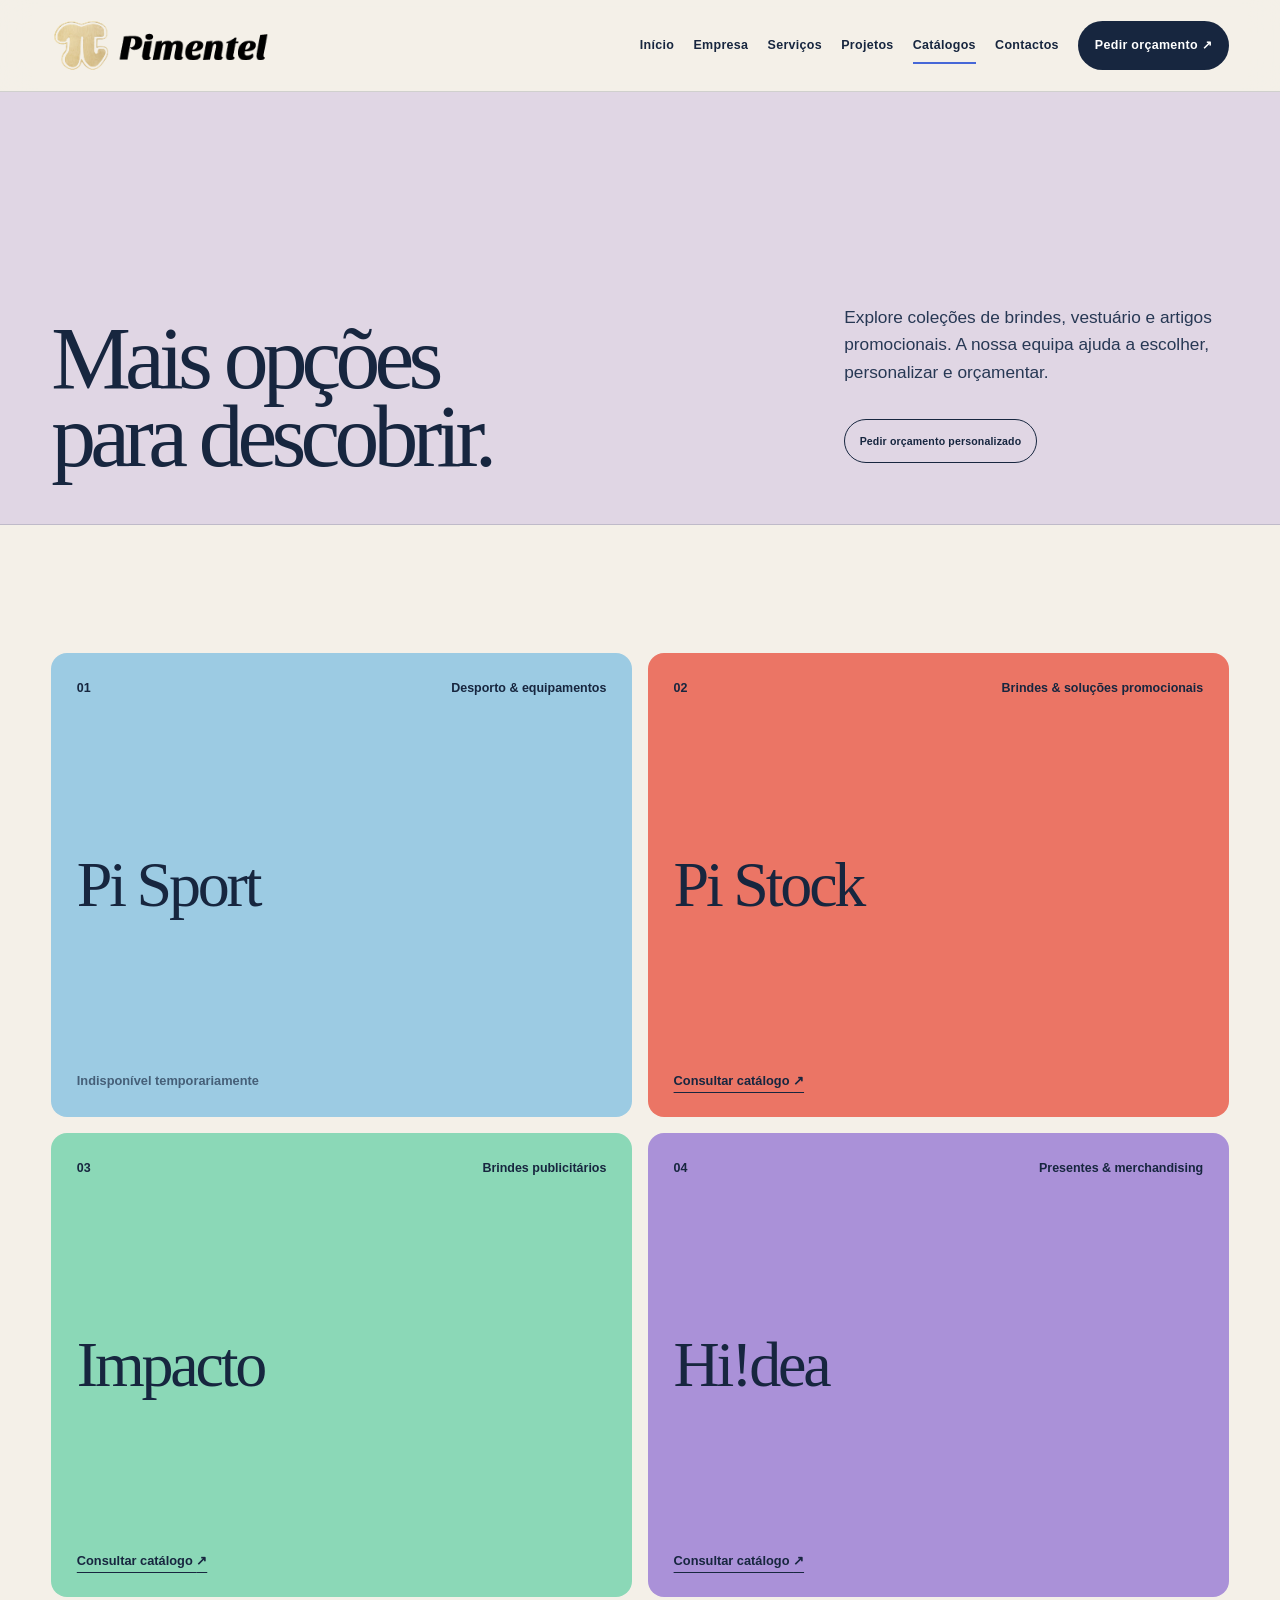
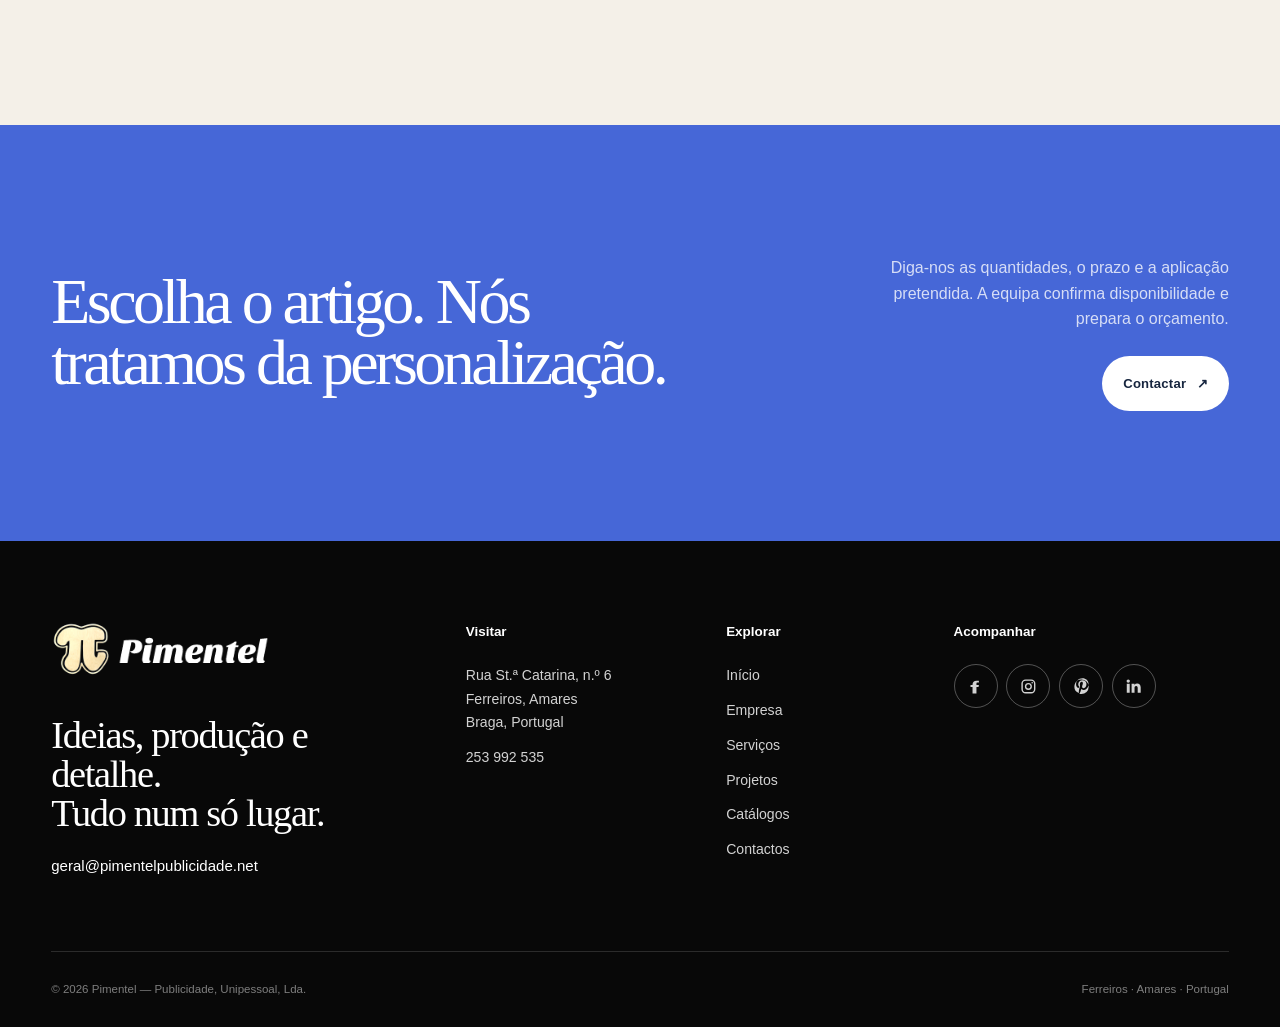
==== catalogos/index.html @ 158b94da "Publish Pimentel client preview" ====
<!DOCTYPE html><html lang="pt-PT"><head><meta charset="UTF-8"><meta name="viewport" content="width=device-width"><meta name="description" content="Consulte os catálogos de brindes, equipamentos, presentes e soluções promocionais da Pimentel."><link rel="canonical" href="https://noxwebsitedev.github.io/catalogos/"><link rel="icon" type="image/png" href="/images/legacy/logoFinal.png"><meta name="theme-color" content="#f4f0e8"><meta property="og:type" content="website"><meta property="og:locale" content="pt_PT"><meta property="og:title" content="Catálogos — Pimentel"><meta property="og:description" content="Consulte os catálogos de brindes, equipamentos, presentes e soluções promocionais da Pimentel."><meta property="og:image" content="https://noxwebsitedev.github.io/images/legacy/slide1.jpg"><meta property="og:url" content="https://noxwebsitedev.github.io/catalogos/"><title>Catálogos — Pimentel</title><style>.catalog-hero-button[data-astro-cid-sshcmurw]{min-height:2.8rem;padding:.55rem .9rem;font-size:.66rem}.catalogs__grid[data-astro-cid-sshcmurw]{grid-template-columns:repeat(2,1fr);gap:1rem;display:grid}.catalog-card[data-astro-cid-sshcmurw]{border-radius:1rem;flex-direction:column;min-height:29rem;padding:1.6rem;display:flex}.catalog-card__top[data-astro-cid-sshcmurw]{letter-spacing:0;justify-content:space-between;gap:1rem;font-size:.78rem;font-weight:700;display:flex}.catalog-card__mark[data-astro-cid-sshcmurw]{align-items:center;gap:1.3rem;margin:auto 0;display:flex}.catalog-card__mark[data-astro-cid-sshcmurw] strong[data-astro-cid-sshcmurw]{font-family:var(--serif);letter-spacing:-.05em;font-size:clamp(2.5rem,5vw,5rem);font-weight:400;line-height:.85}.catalog-card[data-astro-cid-sshcmurw] a[data-astro-cid-sshcmurw]{letter-spacing:0;text-underline-offset:.45rem;align-self:flex-start;font-size:.8rem;font-weight:700}.catalog-card[data-astro-cid-sshcmurw]>p[data-astro-cid-sshcmurw]{letter-spacing:0;opacity:.65;margin:0;font-size:.8rem;font-weight:700}.catalog-card--blue[data-astro-cid-sshcmurw]{background:var(--sky)}.catalog-card--coral[data-astro-cid-sshcmurw]{background:var(--coral)}.catalog-card--mint[data-astro-cid-sshcmurw]{background:var(--mint)}.catalog-card--violet[data-astro-cid-sshcmurw]{background:var(--violet)}@media (width<=700px){.catalogs__grid[data-astro-cid-sshcmurw]{grid-template-columns:1fr}.catalog-card[data-astro-cid-sshcmurw]{min-height:23rem}}
</style><link rel="stylesheet" href="/_astro/BaseLayout.CJ6-KeKa.css"><meta name="robots" content="noindex,nofollow" /></head><body><a class="skip-link" href="#conteudo">Saltar para o conteúdo</a><header class="site-header" data-header data-astro-cid-nen7h5rs><div class="header-inner shell" data-astro-cid-nen7h5rs><a class="brand" href="/" aria-label="Pimentel — página inicial" data-astro-cid-f7espo7c><span class="brand__mark" aria-hidden="true" data-astro-cid-f7espo7c><img src="/images/legacy/logoFinal.png" alt="" width="278" height="68" data-astro-cid-f7espo7c></span><span class="brand__word" aria-hidden="true" data-astro-cid-f7espo7c><img src="/images/legacy/logoFinal.png" alt="" width="278" height="68" data-astro-cid-f7espo7c></span><span class="sr-only" data-astro-cid-f7espo7c>Pimentel</span></a><button class="menu-toggle" type="button" aria-expanded="false" aria-controls="primary-navigation" data-menu-toggle data-astro-cid-nen7h5rs><span class="sr-only" data-astro-cid-nen7h5rs>Abrir menu</span><span class="menu-toggle__line" data-astro-cid-nen7h5rs></span><span class="menu-toggle__line" data-astro-cid-nen7h5rs></span></button><nav class="primary-nav" id="primary-navigation" aria-label="Navegação principal" data-menu data-astro-cid-nen7h5rs><a href="/" data-astro-cid-nen7h5rs>Início</a><a href="/empresa/" data-astro-cid-nen7h5rs>Empresa</a><a href="/servicos/" data-astro-cid-nen7h5rs>Serviços</a><a href="/projetos/" data-astro-cid-nen7h5rs>Projetos</a><a class="active" href="/catalogos/" data-astro-cid-nen7h5rs>Catálogos</a><a href="/contactos/" data-astro-cid-nen7h5rs>Contactos</a><a class="nav-cta" href="/contactos/#pedido" data-astro-cid-nen7h5rs>Pedir orçamento <span aria-hidden="true" data-astro-cid-nen7h5rs>↗</span></a></nav></div></header><script type="module">var e=document.querySelector(`[data-menu-toggle]`),t=document.querySelector(`[data-menu]`);e?.addEventListener(`click`,()=>{let n=e.getAttribute(`aria-expanded`)===`true`;e.setAttribute(`aria-expanded`,String(!n));let r=e.querySelector(`.sr-only`);r&&(r.textContent=n?`Abrir menu`:`Fechar menu`),t?.classList.toggle(`is-open`,!n),document.body.classList.toggle(`menu-open`,!n)});</script><main id="conteudo"><header class="page-hero page-hero--catalogs" data-astro-cid-sshcmurw><div class="shell page-hero__inner" data-astro-cid-sshcmurw><div data-astro-cid-sshcmurw><h1 class="display" data-astro-cid-sshcmurw>Mais opções para descobrir.</h1></div><div class="page-hero__side" data-astro-cid-sshcmurw><p data-astro-cid-sshcmurw>Explore coleções de brindes, vestuário e artigos promocionais. A nossa equipa ajuda a escolher, personalizar e orçamentar.</p><a class="button button--outline catalog-hero-button" href="/contactos/?area=Brindes%20e%20catálogos#pedido" data-astro-cid-sshcmurw>Pedir orçamento personalizado</a></div></div></header><section class="section catalogs" data-astro-cid-sshcmurw><div class="shell catalogs__grid" data-astro-cid-sshcmurw><article class="catalog-card catalog-card--blue" data-astro-cid-sshcmurw><div class="catalog-card__top" data-astro-cid-sshcmurw><span data-astro-cid-sshcmurw>01</span><span data-astro-cid-sshcmurw>Desporto &amp; equipamentos</span></div><div class="catalog-card__mark" data-astro-cid-sshcmurw><strong data-astro-cid-sshcmurw>Pi Sport</strong></div><p data-astro-cid-sshcmurw>Indisponível temporariamente</p></article><article class="catalog-card catalog-card--coral" data-astro-cid-sshcmurw><div class="catalog-card__top" data-astro-cid-sshcmurw><span data-astro-cid-sshcmurw>02</span><span data-astro-cid-sshcmurw>Brindes &amp; soluções promocionais</span></div><div class="catalog-card__mark" data-astro-cid-sshcmurw><strong data-astro-cid-sshcmurw>Pi Stock</strong></div><a href="https://online.fliphtml5.com/hgeid/cat_impacto_2026_2_PTES/#p=1" target="_blank" rel="noreferrer" data-astro-cid-sshcmurw>Consultar catálogo <span aria-hidden="true" data-astro-cid-sshcmurw>↗</span></a></article><article class="catalog-card catalog-card--mint" data-astro-cid-sshcmurw><div class="catalog-card__top" data-astro-cid-sshcmurw><span data-astro-cid-sshcmurw>03</span><span data-astro-cid-sshcmurw>Brindes publicitários</span></div><div class="catalog-card__mark" data-astro-cid-sshcmurw><strong data-astro-cid-sshcmurw>Impacto</strong></div><a href="https://pimentelpublicidade.impactogift.com/" target="_blank" rel="noreferrer" data-astro-cid-sshcmurw>Consultar catálogo <span aria-hidden="true" data-astro-cid-sshcmurw>↗</span></a></article><article class="catalog-card catalog-card--violet" data-astro-cid-sshcmurw><div class="catalog-card__top" data-astro-cid-sshcmurw><span data-astro-cid-sshcmurw>04</span><span data-astro-cid-sshcmurw>Presentes &amp; merchandising</span></div><div class="catalog-card__mark" data-astro-cid-sshcmurw><strong data-astro-cid-sshcmurw>Hi!dea</strong></div><a href="https://pimentelpublicidade.hideagifts.com/pt/catalogo/" target="_blank" rel="noreferrer" data-astro-cid-sshcmurw>Consultar catálogo <span aria-hidden="true" data-astro-cid-sshcmurw>↗</span></a></article></div></section><section class="cta-band"><div class="shell cta-band__inner"><h2 class="display-md">Escolha o artigo. Nós tratamos da personalização.</h2><div class="cta-band__action"><p>Diga-nos as quantidades, o prazo e a aplicação pretendida. A equipa confirma disponibilidade e prepara o orçamento.</p><a class="button button--light" href="/contactos/#pedido">Contactar <span aria-hidden="true">↗</span></a></div></div></section></main><footer class="site-footer" data-astro-cid-jo6i4kqk><div class="shell footer-main" data-astro-cid-jo6i4kqk><div class="footer-intro" data-astro-cid-jo6i4kqk><a class="brand brand--light" href="/" aria-label="Pimentel — página inicial" data-astro-cid-f7espo7c><span class="brand__mark" aria-hidden="true" data-astro-cid-f7espo7c><img src="/images/legacy/logoFinal.png" alt="" width="278" height="68" data-astro-cid-f7espo7c></span><span class="brand__word" aria-hidden="true" data-astro-cid-f7espo7c><img src="/images/legacy/logoFinal.png" alt="" width="278" height="68" data-astro-cid-f7espo7c></span><span class="sr-only" data-astro-cid-f7espo7c>Pimentel</span></a><p data-astro-cid-jo6i4kqk>Ideias, produção e detalhe.<br data-astro-cid-jo6i4kqk>Tudo num só lugar.</p><a class="footer-email" href="mailto:geral@pimentelpublicidade.net" data-astro-cid-jo6i4kqk>geral@pimentelpublicidade.net</a></div><div class="footer-column" data-astro-cid-jo6i4kqk><p class="footer-label" data-astro-cid-jo6i4kqk>Visitar</p><p data-astro-cid-jo6i4kqk>Rua St.ª Catarina, n.º 6<br data-astro-cid-jo6i4kqk>Ferreiros, Amares<br data-astro-cid-jo6i4kqk>Braga, Portugal</p><a href="tel:+351253992535" data-astro-cid-jo6i4kqk>253 992 535</a></div><div class="footer-column" data-astro-cid-jo6i4kqk><p class="footer-label" data-astro-cid-jo6i4kqk>Explorar</p><a href="/" data-astro-cid-jo6i4kqk>Início</a><a href="/empresa/" data-astro-cid-jo6i4kqk>Empresa</a><a href="/servicos/" data-astro-cid-jo6i4kqk>Serviços</a><a href="/projetos/" data-astro-cid-jo6i4kqk>Projetos</a><a href="/catalogos/" data-astro-cid-jo6i4kqk>Catálogos</a><a href="/contactos/" data-astro-cid-jo6i4kqk>Contactos</a></div><div class="footer-column footer-socials" data-astro-cid-jo6i4kqk><p class="footer-label" data-astro-cid-jo6i4kqk>Acompanhar</p><div class="footer-social-list" data-astro-cid-jo6i4kqk><a href="https://www.facebook.com/pimentel.everything.everywhere/" target="_blank" rel="noreferrer" aria-label="Facebook" title="Facebook" data-network="facebook" data-astro-cid-jo6i4kqk><svg viewBox="0 0 24 24" aria-hidden="true" data-astro-cid-g5kwm3ld><path d="M13.5 22v-9h3l.5-3h-3.5V8.1c0-.9.3-1.6 1.5-1.6H17V4c-.4-.1-1.8-.2-3.4-.2-3.4 0-5.7 2-5.7 5.8V10H5v3h2.9v9h5.6Z" data-astro-cid-g5kwm3ld></path></svg></a><a href="https://www.instagram.com/pimentel_everything.everywhere/" target="_blank" rel="noreferrer" aria-label="Instagram" title="Instagram" data-network="instagram" data-astro-cid-jo6i4kqk><svg viewBox="0 0 24 24" aria-hidden="true" data-astro-cid-g5kwm3ld><rect x="3" y="3" width="18" height="18" rx="5" fill="none" stroke="currentColor" stroke-width="2" data-astro-cid-g5kwm3ld></rect><circle cx="12" cy="12" r="4" fill="none" stroke="currentColor" stroke-width="2" data-astro-cid-g5kwm3ld></circle><circle cx="17.4" cy="6.7" r="1.15" data-astro-cid-g5kwm3ld></circle></svg></a><a href="https://www.pinterest.com/pimentel_" target="_blank" rel="noreferrer" aria-label="Pinterest" title="Pinterest" data-network="pinterest" data-astro-cid-jo6i4kqk><svg viewBox="0 0 24 24" aria-hidden="true" data-astro-cid-g5kwm3ld><path d="M12 2a10 10 0 0 0-3.6 19.3c-.1-1.6 0-3.4.4-5.1l1.3-5.4s-.3-.8-.3-2c0-1.9 1.1-3.3 2.5-3.3 1.2 0 1.8.9 1.8 2 0 1.2-.8 3-1.1 4.6-.3 1.4.7 2.5 2 2.5 2.4 0 4.2-2.5 4.2-6.1 0-3.2-2.3-5.4-5.6-5.4-3.8 0-6.1 2.9-6.1 5.8 0 1.2.4 2.4 1 3 .1.1.1.3.1.5l-.4 1.5c-.1.5-.5.6-.9.4-1.8-.8-2.9-3.3-2.9-5.4 0-4.4 3.2-8.4 9.2-8.4 4.8 0 8.6 3.4 8.6 8 0 4.8-3 8.6-7.2 8.6-1.4 0-2.7-.7-3.2-1.6l-.9 3.3c-.3 1.2-1.2 2.7-1.8 3.6.9.3 1.9.5 2.9.5A10 10 0 0 0 12 2Z" data-astro-cid-g5kwm3ld></path></svg></a><a href="https://www.linkedin.com/company/pimentel" target="_blank" rel="noreferrer" aria-label="LinkedIn" title="LinkedIn" data-network="linkedin" data-astro-cid-jo6i4kqk><svg viewBox="0 0 24 24" aria-hidden="true" data-astro-cid-g5kwm3ld><path d="M5.3 8.2H1.1V21h4.2V8.2ZM3.2 2A2.4 2.4 0 1 0 3.2 6.8 2.4 2.4 0 0 0 3.2 2ZM21 13.7c0-3.9-2.1-5.8-4.9-5.8a4.3 4.3 0 0 0-3.9 2.1V8.2H8V21h4.2v-6.3c0-1.7.3-3.3 2.4-3.3 2 0 2.1 1.9 2.1 3.4V21H21v-7.3Z" data-astro-cid-g5kwm3ld></path></svg></a></div></div></div><div class="shell footer-bottom" data-astro-cid-jo6i4kqk><span data-astro-cid-jo6i4kqk>© 2026 Pimentel — Publicidade, Unipessoal, Lda.</span><span data-astro-cid-jo6i4kqk>Ferreiros · Amares · Portugal</span></div></footer><script type="module">var e=window.matchMedia(`(max-width: 1080px)`);document.addEventListener(`click`,t=>{if(!e.matches||t.defaultPrevented||t.detail===0||t.button!==0||t.metaKey||t.ctrlKey||t.shiftKey||t.altKey)return;let n=t.target instanceof Element?t.target.closest(`a.service-row, a.button, a.nav-cta, a.project-tile, a.text-link, .primary-nav a, .footer-column a, .social-list a, .footer-social-list a, button.button`):null;if(!(n instanceof HTMLElement)||(n.classList.add(`is-pressed`),window.setTimeout(()=>n.classList.remove(`is-pressed`),1500),!(n instanceof HTMLAnchorElement)||n.hasAttribute(`download`)))return;let r=new URL(n.href).origin===window.location.origin,i=n.matches(`.social-list a, .footer-social-list a`);(r||i)&&(t.preventDefault(),n.dataset.tapPending!==`true`&&(n.dataset.tapPending=`true`,window.setTimeout(()=>window.location.assign(n.href),1500)))});</script></body></html>
---- _astro/BaseLayout.CJ6-KeKa.css ----
.brand[data-astro-cid-f7espo7c]{align-items:center;gap:.55rem;height:3.45rem;text-decoration:none;display:inline-flex}.brand__mark[data-astro-cid-f7espo7c]{flex:none;width:3.65rem;height:3.45rem;display:block;overflow:hidden}.brand__mark[data-astro-cid-f7espo7c] img[data-astro-cid-f7espo7c]{width:14.15rem;max-width:none;height:auto;transform:translate(-.05rem,-.05rem)}.brand__word[data-astro-cid-f7espo7c]{flex:none;width:9.55rem;height:1.78rem;display:block;overflow:hidden}.brand__word[data-astro-cid-f7espo7c] img[data-astro-cid-f7espo7c]{filter:none;width:14.15rem;max-width:none;height:auto;transform:translate(-4.55rem,-.02rem)}.brand--light[data-astro-cid-f7espo7c] .brand__word[data-astro-cid-f7espo7c] img[data-astro-cid-f7espo7c]{filter:invert()grayscale()brightness(2)}.brand--light[data-astro-cid-f7espo7c] .brand__mark[data-astro-cid-f7espo7c] img[data-astro-cid-f7espo7c]{filter:saturate(.8)brightness(1.18)}@media (width<=680px){.brand[data-astro-cid-f7espo7c]{gap:.35rem;height:2.75rem}.brand__mark[data-astro-cid-f7espo7c]{width:2.95rem;height:2.75rem}.brand__mark[data-astro-cid-f7espo7c] img[data-astro-cid-f7espo7c],.brand__word[data-astro-cid-f7espo7c] img[data-astro-cid-f7espo7c]{width:11.45rem}.brand__word[data-astro-cid-f7espo7c]{width:7.7rem;height:1.45rem}.brand__word[data-astro-cid-f7espo7c] img[data-astro-cid-f7espo7c]{transform:translate(-3.68rem,-.02rem)}}.site-header[data-astro-cid-nen7h5rs]{z-index:50;background:color-mix(in srgb, var(--ivory) 92%, transparent);border-bottom:1px solid var(--line);backdrop-filter:blur(16px);position:sticky;top:0}.header-inner[data-astro-cid-nen7h5rs]{align-items:center;gap:2.2rem;min-height:5.7rem;display:flex}.primary-nav[data-astro-cid-nen7h5rs]{align-items:center;gap:clamp(.75rem,1.5vw,1.5rem);margin-left:auto;display:flex}.primary-nav[data-astro-cid-nen7h5rs] a[data-astro-cid-nen7h5rs]{color:var(--navy);letter-spacing:.025em;text-transform:none;white-space:nowrap;font-size:.78rem;font-weight:720;text-decoration:none;position:relative}.primary-nav[data-astro-cid-nen7h5rs] a[data-astro-cid-nen7h5rs]:not(.nav-cta):after{content:"";background:var(--cobalt);height:2px;transition:right .25s;position:absolute;bottom:-.55rem;left:0;right:100%}.primary-nav[data-astro-cid-nen7h5rs] a[data-astro-cid-nen7h5rs]:hover:after,.primary-nav[data-astro-cid-nen7h5rs] a[data-astro-cid-nen7h5rs].active:after,.primary-nav[data-astro-cid-nen7h5rs] a[data-astro-cid-nen7h5rs].is-pressed:after{right:0}.primary-nav[data-astro-cid-nen7h5rs] .nav-cta[data-astro-cid-nen7h5rs]{background:var(--navy);color:#fff;border-radius:999px;padding:.9rem 1.05rem;transition:transform .2s,background .2s}.primary-nav[data-astro-cid-nen7h5rs] .nav-cta[data-astro-cid-nen7h5rs]:hover,.primary-nav[data-astro-cid-nen7h5rs] .nav-cta[data-astro-cid-nen7h5rs].is-pressed{background:var(--teal);transform:translateY(-2px)}.menu-toggle[data-astro-cid-nen7h5rs]{cursor:pointer;background:0 0;border:0;width:3rem;height:3rem;padding:0;display:none;position:relative}.menu-toggle__line[data-astro-cid-nen7h5rs]{background:var(--navy);border-radius:2px;width:1.65rem;height:2px;transition:top .25s,transform .25s;position:absolute;left:.65rem}.menu-toggle__line[data-astro-cid-nen7h5rs]:nth-last-child(2){top:1.15rem}.menu-toggle__line[data-astro-cid-nen7h5rs]:last-child{top:1.66rem}.menu-toggle[data-astro-cid-nen7h5rs][aria-expanded=true] .menu-toggle__line[data-astro-cid-nen7h5rs]:nth-last-child(2){top:1.42rem;transform:rotate(45deg)}.menu-toggle[data-astro-cid-nen7h5rs][aria-expanded=true] .menu-toggle__line[data-astro-cid-nen7h5rs]:last-child{top:1.42rem;transform:rotate(-45deg)}@media (width<=1080px){.header-inner[data-astro-cid-nen7h5rs]{grid-template-columns:minmax(0,1fr) auto minmax(0,1fr);gap:0;display:grid}.header-inner[data-astro-cid-nen7h5rs]>.brand{grid-area:1/2;justify-self:center}.menu-toggle[data-astro-cid-nen7h5rs]{grid-area:1/1;justify-self:start;display:block}.primary-nav[data-astro-cid-nen7h5rs]{background:var(--ivory);width:100vw;min-height:calc(100vh - 5.7rem);padding:2.2rem var(--gutter) 3rem;visibility:hidden;flex-direction:column;align-items:stretch;gap:0;margin-left:0;transition:transform .3s,visibility .3s;position:fixed;inset:5.7rem 0 auto;transform:translate(100%)}.primary-nav[data-astro-cid-nen7h5rs].is-open{visibility:visible;transform:translate(0)}.primary-nav[data-astro-cid-nen7h5rs] a[data-astro-cid-nen7h5rs]{font-family:var(--serif);letter-spacing:-.03em;text-transform:none;border-bottom:1px solid var(--line);padding:.75rem 0;font-size:clamp(1.65rem,7vw,2.6rem)}.primary-nav[data-astro-cid-nen7h5rs] a[data-astro-cid-nen7h5rs]:after{display:none}.primary-nav[data-astro-cid-nen7h5rs] a[data-astro-cid-nen7h5rs]:not(.nav-cta).is-pressed{color:var(--teal)}.primary-nav[data-astro-cid-nen7h5rs] .nav-cta[data-astro-cid-nen7h5rs]{text-align:center;font-family:var(--sans);letter-spacing:.04em;text-transform:none;border:0;margin-top:1.5rem;font-size:.92rem}}svg[data-astro-cid-g5kwm3ld]{fill:currentColor;width:1.05rem;height:1.05rem;display:block}.site-footer[data-astro-cid-jo6i4kqk]{color:#ffffffd1;background:#080808}.footer-main[data-astro-cid-jo6i4kqk]{grid-template-columns:1.65fr .95fr .8fr 1.25fr;gap:clamp(2rem,4vw,4rem);padding-top:5rem;padding-bottom:4.5rem;display:grid}.footer-intro[data-astro-cid-jo6i4kqk] p[data-astro-cid-jo6i4kqk]{color:#fff;font-family:var(--serif);letter-spacing:-.035em;margin:2rem 0 1.25rem;font-size:clamp(1.8rem,3vw,3.2rem);line-height:1.02}.footer-email[data-astro-cid-jo6i4kqk]{color:#fff;font-size:.94rem;text-decoration:none}.footer-column[data-astro-cid-jo6i4kqk]{flex-direction:column;align-items:flex-start;gap:.72rem;font-size:.88rem;line-height:1.65;display:flex}.footer-column[data-astro-cid-jo6i4kqk] p[data-astro-cid-jo6i4kqk]{margin:0}.footer-column[data-astro-cid-jo6i4kqk] a[data-astro-cid-jo6i4kqk]{color:#ffffffd1;text-decoration:none}.footer-column[data-astro-cid-jo6i4kqk] a[data-astro-cid-jo6i4kqk]:hover,.footer-column[data-astro-cid-jo6i4kqk] a[data-astro-cid-jo6i4kqk].is-pressed{color:#fff}.footer-social-list[data-astro-cid-jo6i4kqk]{flex-wrap:nowrap;gap:.55rem;display:flex}.footer-social-list[data-astro-cid-jo6i4kqk] a[data-astro-cid-jo6i4kqk]{border:1px solid #ffffff4d;border-radius:50%;place-items:center;width:2.75rem;height:2.75rem;transition:transform .25s,background-color .25s,border-color .25s,box-shadow .25s;display:grid}.footer-social-list[data-astro-cid-jo6i4kqk] a[data-astro-cid-jo6i4kqk]:hover,.footer-social-list[data-astro-cid-jo6i4kqk] a[data-astro-cid-jo6i4kqk]:focus-visible,.footer-social-list[data-astro-cid-jo6i4kqk] a[data-astro-cid-jo6i4kqk].is-pressed{color:var(--navy);background:var(--mint);border-color:var(--mint);outline:none;transform:translateY(-3px);box-shadow:0 .7rem 1.5rem #0003}.footer-social-list[data-astro-cid-jo6i4kqk] a[data-astro-cid-jo6i4kqk][data-network=instagram]:hover,.footer-social-list[data-astro-cid-jo6i4kqk] a[data-astro-cid-jo6i4kqk][data-network=instagram]:focus-visible,.footer-social-list[data-astro-cid-jo6i4kqk] a[data-astro-cid-jo6i4kqk][data-network=instagram].is-pressed{background:var(--coral);border-color:var(--coral)}.footer-social-list[data-astro-cid-jo6i4kqk] a[data-astro-cid-jo6i4kqk][data-network=pinterest]:hover,.footer-social-list[data-astro-cid-jo6i4kqk] a[data-astro-cid-jo6i4kqk][data-network=pinterest]:focus-visible,.footer-social-list[data-astro-cid-jo6i4kqk] a[data-astro-cid-jo6i4kqk][data-network=pinterest].is-pressed{background:var(--butter);border-color:var(--butter)}.footer-social-list[data-astro-cid-jo6i4kqk] a[data-astro-cid-jo6i4kqk][data-network=linkedin]:hover,.footer-social-list[data-astro-cid-jo6i4kqk] a[data-astro-cid-jo6i4kqk][data-network=linkedin]:focus-visible,.footer-social-list[data-astro-cid-jo6i4kqk] a[data-astro-cid-jo6i4kqk][data-network=linkedin].is-pressed{background:var(--sky);border-color:var(--sky)}.footer-social-list[data-astro-cid-jo6i4kqk] a[data-astro-cid-jo6i4kqk]:active{transform:translateY(0)scale(.95)}.footer-label[data-astro-cid-jo6i4kqk]{color:#fff;letter-spacing:0;font-size:.84rem;font-weight:700;margin-bottom:.6rem!important}.footer-bottom[data-astro-cid-jo6i4kqk]{color:#ffffff7a;border-top:1px solid #ffffff24;justify-content:space-between;align-items:center;gap:1rem;min-height:4.75rem;font-size:.72rem;display:flex}@media (width<=850px){.footer-main[data-astro-cid-jo6i4kqk]{grid-template-columns:1.5fr 1fr}}@media (width<=560px){.footer-main[data-astro-cid-jo6i4kqk]{grid-template-columns:1fr;padding-top:3.5rem}.footer-bottom[data-astro-cid-jo6i4kqk]{flex-direction:column;justify-content:center;align-items:flex-start}}:root{--ivory:#f4f0e8;--paper:#fffdf8;--navy:#17263f;--navy-soft:#273854;--teal:#17656a;--cobalt:#4667d7;--coral:#eb7565;--mint:#8bd8b7;--violet:#aa91d8;--butter:#f1d76d;--sky:#9ccbe3;--line:#17263f29;--serif:Georgia, "Times New Roman", serif;--sans:"Aptos", "Segoe UI", "Helvetica Neue", Arial, sans-serif;--gutter:clamp(1.2rem, 4vw, 4rem);--shell:88rem}*{box-sizing:border-box}html{scroll-behavior:smooth}body{background:var(--ivory);color:var(--navy);font-family:var(--sans);-webkit-font-smoothing:antialiased;margin:0;font-size:1rem;line-height:1.6;overflow-x:hidden}body.menu-open{overflow:hidden}img{max-width:100%;display:block}button,input,textarea,select{font:inherit}a{color:inherit}::selection{background:var(--butter);color:var(--navy)}:focus-visible{outline:3px solid var(--cobalt);outline-offset:4px}.shell{width:min(calc(100% - (var(--gutter) * 2)), var(--shell));margin-inline:auto}.section{padding-block:clamp(5rem,10vw,9rem)}.section-sm{padding-block:clamp(3.5rem,7vw,6rem)}.eyebrow{letter-spacing:.045em;text-transform:none;align-items:center;gap:.8rem;margin:0 0 1.25rem;font-size:.78rem;font-weight:750;display:flex}.eyebrow:before{content:"";background:currentColor;width:2.2rem;height:2px}.display{font-family:var(--serif);letter-spacing:-.065em;text-wrap:balance;margin:0;font-size:clamp(3.2rem,8vw,8.2rem);font-weight:400;line-height:.88}.display-md{font-family:var(--serif);letter-spacing:-.055em;text-wrap:balance;margin:0;font-size:clamp(2.7rem,5vw,5.6rem);font-weight:400;line-height:.95}.lead{max-width:44rem;color:var(--navy-soft);font-size:clamp(1.08rem,1.6vw,1.35rem);line-height:1.65}.button{background:var(--navy);color:#fff;letter-spacing:.015em;text-transform:none;border:1px solid #0000;border-radius:999px;justify-content:center;align-items:center;gap:.65rem;min-height:3.45rem;padding:.8rem 1.25rem;font-size:.82rem;font-weight:750;text-decoration:none;transition:transform .2s,background .2s,color .2s;display:inline-flex}.button:hover,.button.is-pressed{background:var(--teal);transform:translateY(-2px)}.button--outline{border-color:var(--navy);color:var(--navy);background:0 0}.button--outline:hover,.button--outline.is-pressed{color:#fff;border-color:var(--teal)}.button--light{color:var(--navy);background:#fff}.button--light:hover,.button--light.is-pressed{background:var(--butter);color:var(--navy)}.text-link{letter-spacing:.015em;text-transform:none;text-underline-offset:.45rem;font-size:.84rem;font-weight:750;text-decoration-thickness:1px}.text-link:hover,.text-link.is-pressed{color:var(--teal)}.page-hero{border-bottom:1px solid var(--line);overflow:hidden}.page-hero--company{background:color-mix(in srgb, var(--sky) 29%, var(--ivory))}.page-hero--services{background:color-mix(in srgb, var(--mint) 30%, var(--ivory))}.page-hero--projects{background:color-mix(in srgb, var(--butter) 30%, var(--ivory))}.page-hero--catalogs{background:color-mix(in srgb, var(--violet) 27%, var(--ivory))}.page-hero__inner{grid-template-columns:1.55fr .8fr;align-items:end;gap:3rem;min-height:clamp(23rem,48vh,27rem);padding-block:clamp(3rem,6vw,5rem) 3rem;display:grid}.page-hero .display{font-size:clamp(3.2rem,7vw,7rem)}.page-hero__side{max-width:25rem;padding-bottom:.8rem}.page-hero__side p{color:var(--navy-soft);margin:0 0 2rem;font-size:1.08rem}.sr-only{clip:rect(0, 0, 0, 0)!important;white-space:nowrap!important;border:0!important;width:1px!important;height:1px!important;margin:-1px!important;padding:0!important;position:absolute!important;overflow:hidden!important}.skip-link{z-index:999;color:var(--navy);background:#fff;border-radius:.4rem;padding:.7rem 1rem;position:fixed;top:.5rem;left:.5rem;transform:translateY(-140%)}.skip-link:focus{transform:translateY(0)}.cta-band{background:var(--cobalt);color:#fff}.cta-band__inner{grid-template-columns:1.3fr .7fr;align-items:center;gap:3rem;min-height:26rem;display:grid}.cta-band h2{max-width:52rem}.cta-band__action{text-align:right;justify-self:end}.cta-band__action p{color:#ffffffc7;max-width:22rem;margin:0 0 1.5rem}@media (width<=780px){.page-hero__inner,.cta-band__inner{grid-template-columns:1fr}.page-hero__inner{align-items:start;min-height:auto}.page-hero__side{padding:0}.cta-band__inner{padding-block:5rem}.cta-band__action{text-align:left;justify-self:start}}@media (prefers-reduced-motion:reduce){*,:before,:after{scroll-behavior:auto!important;transition-duration:.01ms!important;animation-duration:.01ms!important;animation-iteration-count:1!important}}@keyframes section-arrive{0%{opacity:.88;transform:translateY(1.4rem)}to{opacity:1;transform:translateY(0)}}@media (prefers-reduced-motion:no-preference){@supports (animation-timeline:view()){[data-reveal]{animation:1s linear both section-arrive view();animation-range:entry cover 24%}}}
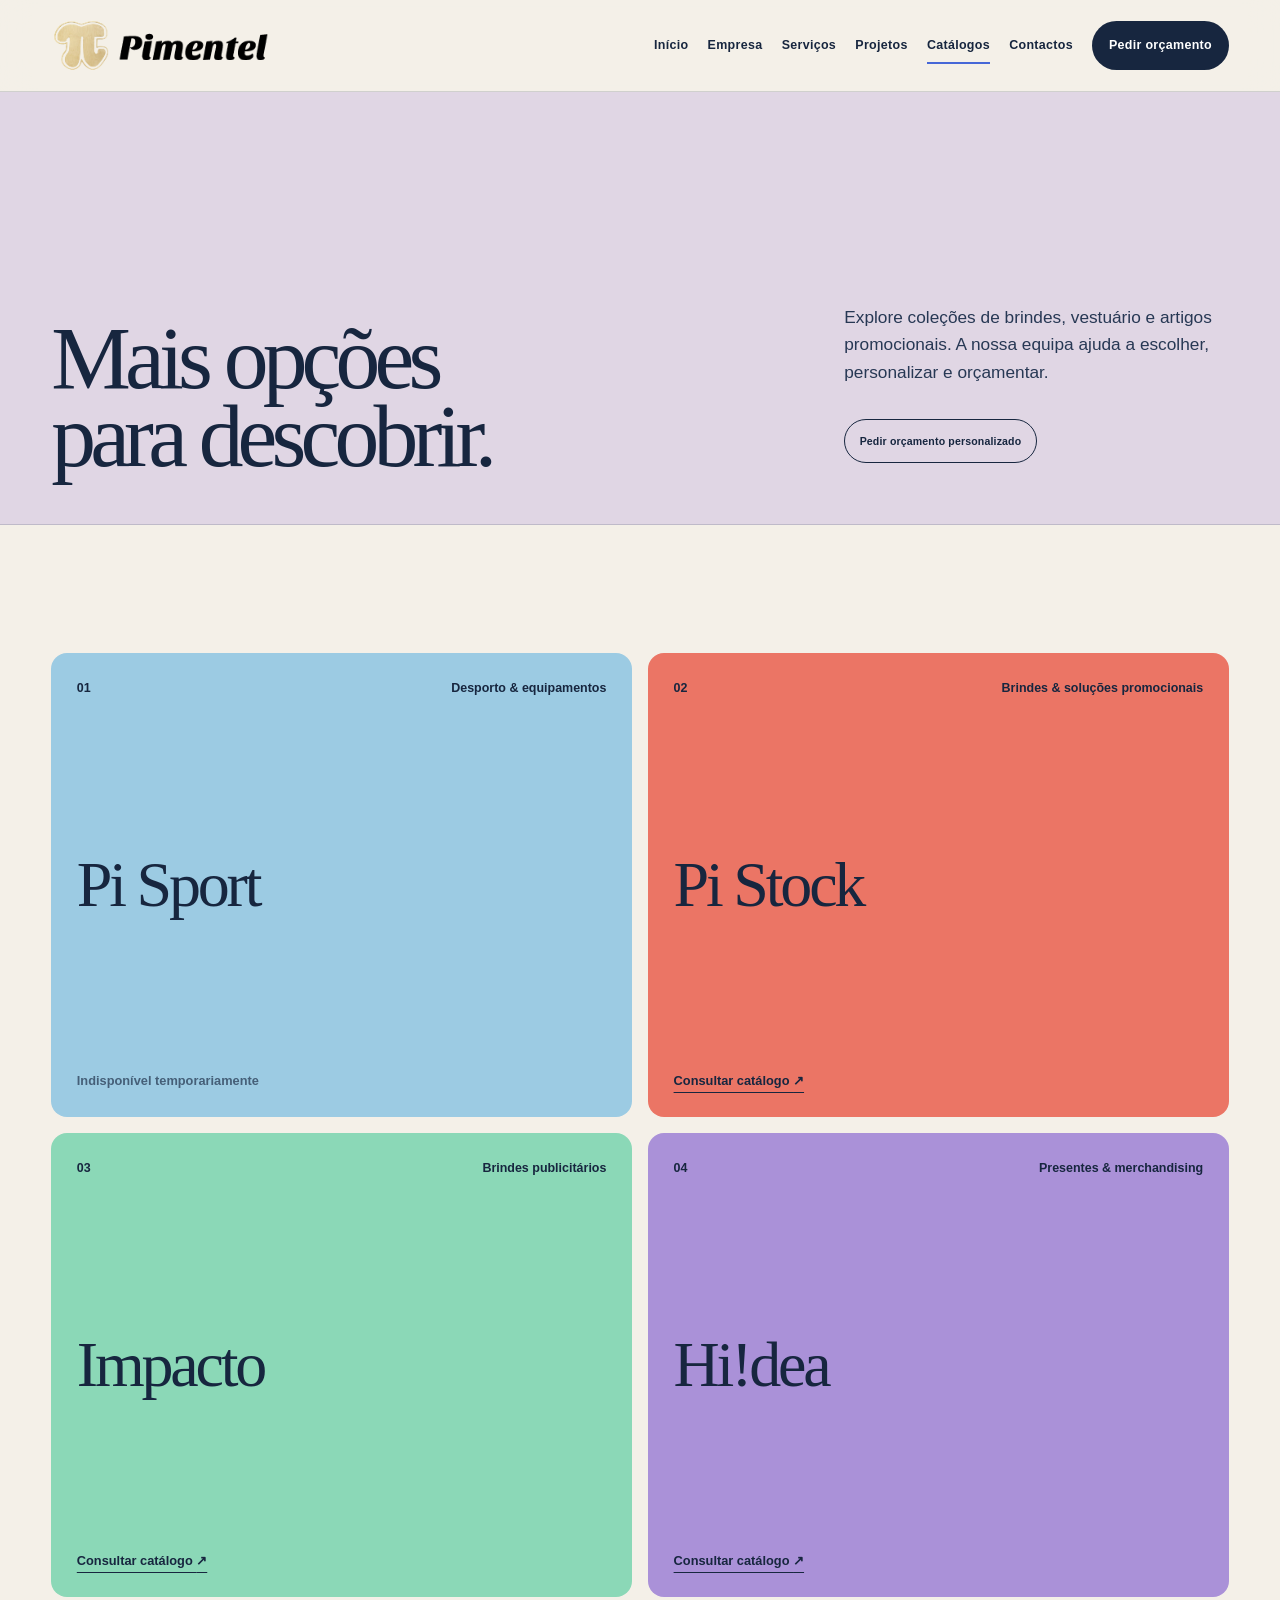
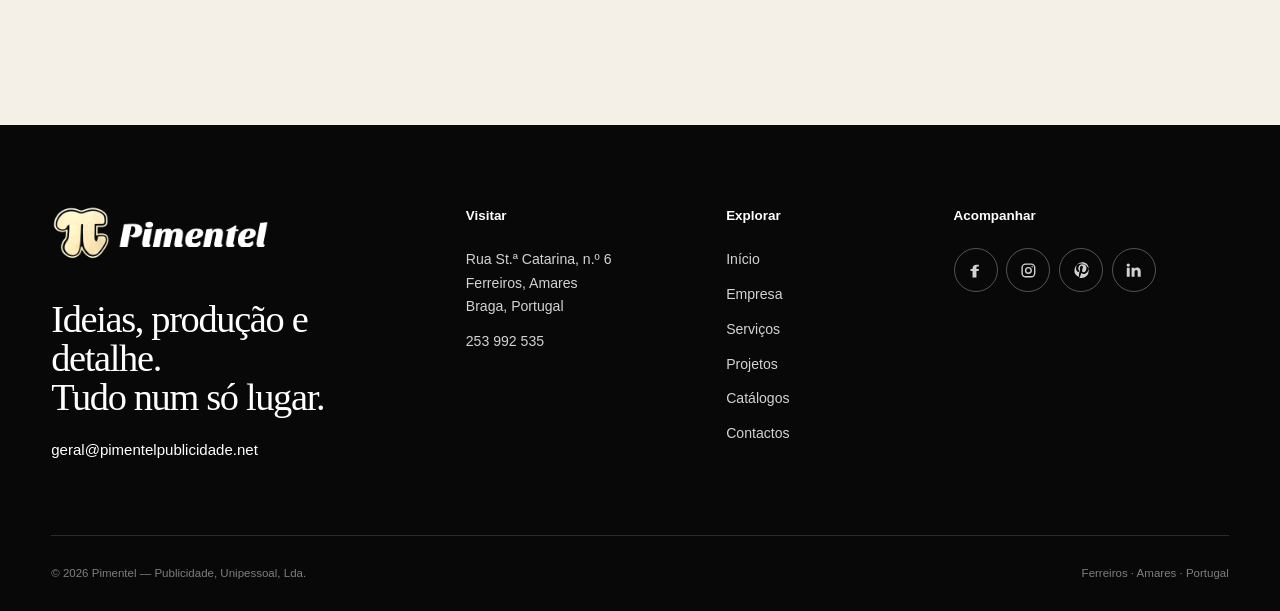
==== commit 378027eb: "Publish simplified calls to action" ====
--- a/catalogos/index.html
+++ b/catalogos/index.html
@@ -1,2 +1,2 @@
-<!DOCTYPE html><html lang="pt-PT"><head><meta charset="UTF-8"><meta name="viewport" content="width=device-width"><meta name="description" content="Consulte os catálogos de brindes, equipamentos, presentes e soluções promocionais da Pimentel."><link rel="canonical" href="https://noxwebsitedev.github.io/catalogos/"><link rel="icon" type="image/png" href="/images/legacy/logoFinal.png"><meta name="theme-color" content="#f4f0e8"><meta property="og:type" content="website"><meta property="og:locale" content="pt_PT"><meta property="og:title" content="Catálogos — Pimentel"><meta property="og:description" content="Consulte os catálogos de brindes, equipamentos, presentes e soluções promocionais da Pimentel."><meta property="og:image" content="https://noxwebsitedev.github.io/images/legacy/slide1.jpg"><meta property="og:url" content="https://noxwebsitedev.github.io/catalogos/"><title>Catálogos — Pimentel</title><style>.catalog-hero-button[data-astro-cid-sshcmurw]{min-height:2.8rem;padding:.55rem .9rem;font-size:.66rem}.catalogs__grid[data-astro-cid-sshcmurw]{grid-template-columns:repeat(2,1fr);gap:1rem;display:grid}.catalog-card[data-astro-cid-sshcmurw]{border-radius:1rem;flex-direction:column;min-height:29rem;padding:1.6rem;display:flex}.catalog-card__top[data-astro-cid-sshcmurw]{letter-spacing:0;justify-content:space-between;gap:1rem;font-size:.78rem;font-weight:700;display:flex}.catalog-card__mark[data-astro-cid-sshcmurw]{align-items:center;gap:1.3rem;margin:auto 0;display:flex}.catalog-card__mark[data-astro-cid-sshcmurw] strong[data-astro-cid-sshcmurw]{font-family:var(--serif);letter-spacing:-.05em;font-size:clamp(2.5rem,5vw,5rem);font-weight:400;line-height:.85}.catalog-card[data-astro-cid-sshcmurw] a[data-astro-cid-sshcmurw]{letter-spacing:0;text-underline-offset:.45rem;align-self:flex-start;font-size:.8rem;font-weight:700}.catalog-card[data-astro-cid-sshcmurw]>p[data-astro-cid-sshcmurw]{letter-spacing:0;opacity:.65;margin:0;font-size:.8rem;font-weight:700}.catalog-card--blue[data-astro-cid-sshcmurw]{background:var(--sky)}.catalog-card--coral[data-astro-cid-sshcmurw]{background:var(--coral)}.catalog-card--mint[data-astro-cid-sshcmurw]{background:var(--mint)}.catalog-card--violet[data-astro-cid-sshcmurw]{background:var(--violet)}@media (width<=700px){.catalogs__grid[data-astro-cid-sshcmurw]{grid-template-columns:1fr}.catalog-card[data-astro-cid-sshcmurw]{min-height:23rem}}
-</style><link rel="stylesheet" href="/_astro/BaseLayout.CJ6-KeKa.css"><meta name="robots" content="noindex,nofollow" /></head><body><a class="skip-link" href="#conteudo">Saltar para o conteúdo</a><header class="site-header" data-header data-astro-cid-nen7h5rs><div class="header-inner shell" data-astro-cid-nen7h5rs><a class="brand" href="/" aria-label="Pimentel — página inicial" data-astro-cid-f7espo7c><span class="brand__mark" aria-hidden="true" data-astro-cid-f7espo7c><img src="/images/legacy/logoFinal.png" alt="" width="278" height="68" data-astro-cid-f7espo7c></span><span class="brand__word" aria-hidden="true" data-astro-cid-f7espo7c><img src="/images/legacy/logoFinal.png" alt="" width="278" height="68" data-astro-cid-f7espo7c></span><span class="sr-only" data-astro-cid-f7espo7c>Pimentel</span></a><button class="menu-toggle" type="button" aria-expanded="false" aria-controls="primary-navigation" data-menu-toggle data-astro-cid-nen7h5rs><span class="sr-only" data-astro-cid-nen7h5rs>Abrir menu</span><span class="menu-toggle__line" data-astro-cid-nen7h5rs></span><span class="menu-toggle__line" data-astro-cid-nen7h5rs></span></button><nav class="primary-nav" id="primary-navigation" aria-label="Navegação principal" data-menu data-astro-cid-nen7h5rs><a href="/" data-astro-cid-nen7h5rs>Início</a><a href="/empresa/" data-astro-cid-nen7h5rs>Empresa</a><a href="/servicos/" data-astro-cid-nen7h5rs>Serviços</a><a href="/projetos/" data-astro-cid-nen7h5rs>Projetos</a><a class="active" href="/catalogos/" data-astro-cid-nen7h5rs>Catálogos</a><a href="/contactos/" data-astro-cid-nen7h5rs>Contactos</a><a class="nav-cta" href="/contactos/#pedido" data-astro-cid-nen7h5rs>Pedir orçamento <span aria-hidden="true" data-astro-cid-nen7h5rs>↗</span></a></nav></div></header><script type="module">var e=document.querySelector(`[data-menu-toggle]`),t=document.querySelector(`[data-menu]`);e?.addEventListener(`click`,()=>{let n=e.getAttribute(`aria-expanded`)===`true`;e.setAttribute(`aria-expanded`,String(!n));let r=e.querySelector(`.sr-only`);r&&(r.textContent=n?`Abrir menu`:`Fechar menu`),t?.classList.toggle(`is-open`,!n),document.body.classList.toggle(`menu-open`,!n)});</script><main id="conteudo"><header class="page-hero page-hero--catalogs" data-astro-cid-sshcmurw><div class="shell page-hero__inner" data-astro-cid-sshcmurw><div data-astro-cid-sshcmurw><h1 class="display" data-astro-cid-sshcmurw>Mais opções para descobrir.</h1></div><div class="page-hero__side" data-astro-cid-sshcmurw><p data-astro-cid-sshcmurw>Explore coleções de brindes, vestuário e artigos promocionais. A nossa equipa ajuda a escolher, personalizar e orçamentar.</p><a class="button button--outline catalog-hero-button" href="/contactos/?area=Brindes%20e%20catálogos#pedido" data-astro-cid-sshcmurw>Pedir orçamento personalizado</a></div></div></header><section class="section catalogs" data-astro-cid-sshcmurw><div class="shell catalogs__grid" data-astro-cid-sshcmurw><article class="catalog-card catalog-card--blue" data-astro-cid-sshcmurw><div class="catalog-card__top" data-astro-cid-sshcmurw><span data-astro-cid-sshcmurw>01</span><span data-astro-cid-sshcmurw>Desporto &amp; equipamentos</span></div><div class="catalog-card__mark" data-astro-cid-sshcmurw><strong data-astro-cid-sshcmurw>Pi Sport</strong></div><p data-astro-cid-sshcmurw>Indisponível temporariamente</p></article><article class="catalog-card catalog-card--coral" data-astro-cid-sshcmurw><div class="catalog-card__top" data-astro-cid-sshcmurw><span data-astro-cid-sshcmurw>02</span><span data-astro-cid-sshcmurw>Brindes &amp; soluções promocionais</span></div><div class="catalog-card__mark" data-astro-cid-sshcmurw><strong data-astro-cid-sshcmurw>Pi Stock</strong></div><a href="https://online.fliphtml5.com/hgeid/cat_impacto_2026_2_PTES/#p=1" target="_blank" rel="noreferrer" data-astro-cid-sshcmurw>Consultar catálogo <span aria-hidden="true" data-astro-cid-sshcmurw>↗</span></a></article><article class="catalog-card catalog-card--mint" data-astro-cid-sshcmurw><div class="catalog-card__top" data-astro-cid-sshcmurw><span data-astro-cid-sshcmurw>03</span><span data-astro-cid-sshcmurw>Brindes publicitários</span></div><div class="catalog-card__mark" data-astro-cid-sshcmurw><strong data-astro-cid-sshcmurw>Impacto</strong></div><a href="https://pimentelpublicidade.impactogift.com/" target="_blank" rel="noreferrer" data-astro-cid-sshcmurw>Consultar catálogo <span aria-hidden="true" data-astro-cid-sshcmurw>↗</span></a></article><article class="catalog-card catalog-card--violet" data-astro-cid-sshcmurw><div class="catalog-card__top" data-astro-cid-sshcmurw><span data-astro-cid-sshcmurw>04</span><span data-astro-cid-sshcmurw>Presentes &amp; merchandising</span></div><div class="catalog-card__mark" data-astro-cid-sshcmurw><strong data-astro-cid-sshcmurw>Hi!dea</strong></div><a href="https://pimentelpublicidade.hideagifts.com/pt/catalogo/" target="_blank" rel="noreferrer" data-astro-cid-sshcmurw>Consultar catálogo <span aria-hidden="true" data-astro-cid-sshcmurw>↗</span></a></article></div></section><section class="cta-band"><div class="shell cta-band__inner"><h2 class="display-md">Escolha o artigo. Nós tratamos da personalização.</h2><div class="cta-band__action"><p>Diga-nos as quantidades, o prazo e a aplicação pretendida. A equipa confirma disponibilidade e prepara o orçamento.</p><a class="button button--light" href="/contactos/#pedido">Contactar <span aria-hidden="true">↗</span></a></div></div></section></main><footer class="site-footer" data-astro-cid-jo6i4kqk><div class="shell footer-main" data-astro-cid-jo6i4kqk><div class="footer-intro" data-astro-cid-jo6i4kqk><a class="brand brand--light" href="/" aria-label="Pimentel — página inicial" data-astro-cid-f7espo7c><span class="brand__mark" aria-hidden="true" data-astro-cid-f7espo7c><img src="/images/legacy/logoFinal.png" alt="" width="278" height="68" data-astro-cid-f7espo7c></span><span class="brand__word" aria-hidden="true" data-astro-cid-f7espo7c><img src="/images/legacy/logoFinal.png" alt="" width="278" height="68" data-astro-cid-f7espo7c></span><span class="sr-only" data-astro-cid-f7espo7c>Pimentel</span></a><p data-astro-cid-jo6i4kqk>Ideias, produção e detalhe.<br data-astro-cid-jo6i4kqk>Tudo num só lugar.</p><a class="footer-email" href="mailto:geral@pimentelpublicidade.net" data-astro-cid-jo6i4kqk>geral@pimentelpublicidade.net</a></div><div class="footer-column" data-astro-cid-jo6i4kqk><p class="footer-label" data-astro-cid-jo6i4kqk>Visitar</p><p data-astro-cid-jo6i4kqk>Rua St.ª Catarina, n.º 6<br data-astro-cid-jo6i4kqk>Ferreiros, Amares<br data-astro-cid-jo6i4kqk>Braga, Portugal</p><a href="tel:+351253992535" data-astro-cid-jo6i4kqk>253 992 535</a></div><div class="footer-column" data-astro-cid-jo6i4kqk><p class="footer-label" data-astro-cid-jo6i4kqk>Explorar</p><a href="/" data-astro-cid-jo6i4kqk>Início</a><a href="/empresa/" data-astro-cid-jo6i4kqk>Empresa</a><a href="/servicos/" data-astro-cid-jo6i4kqk>Serviços</a><a href="/projetos/" data-astro-cid-jo6i4kqk>Projetos</a><a href="/catalogos/" data-astro-cid-jo6i4kqk>Catálogos</a><a href="/contactos/" data-astro-cid-jo6i4kqk>Contactos</a></div><div class="footer-column footer-socials" data-astro-cid-jo6i4kqk><p class="footer-label" data-astro-cid-jo6i4kqk>Acompanhar</p><div class="footer-social-list" data-astro-cid-jo6i4kqk><a href="https://www.facebook.com/pimentel.everything.everywhere/" target="_blank" rel="noreferrer" aria-label="Facebook" title="Facebook" data-network="facebook" data-astro-cid-jo6i4kqk><svg viewBox="0 0 24 24" aria-hidden="true" data-astro-cid-g5kwm3ld><path d="M13.5 22v-9h3l.5-3h-3.5V8.1c0-.9.3-1.6 1.5-1.6H17V4c-.4-.1-1.8-.2-3.4-.2-3.4 0-5.7 2-5.7 5.8V10H5v3h2.9v9h5.6Z" data-astro-cid-g5kwm3ld></path></svg></a><a href="https://www.instagram.com/pimentel_everything.everywhere/" target="_blank" rel="noreferrer" aria-label="Instagram" title="Instagram" data-network="instagram" data-astro-cid-jo6i4kqk><svg viewBox="0 0 24 24" aria-hidden="true" data-astro-cid-g5kwm3ld><rect x="3" y="3" width="18" height="18" rx="5" fill="none" stroke="currentColor" stroke-width="2" data-astro-cid-g5kwm3ld></rect><circle cx="12" cy="12" r="4" fill="none" stroke="currentColor" stroke-width="2" data-astro-cid-g5kwm3ld></circle><circle cx="17.4" cy="6.7" r="1.15" data-astro-cid-g5kwm3ld></circle></svg></a><a href="https://www.pinterest.com/pimentel_" target="_blank" rel="noreferrer" aria-label="Pinterest" title="Pinterest" data-network="pinterest" data-astro-cid-jo6i4kqk><svg viewBox="0 0 24 24" aria-hidden="true" data-astro-cid-g5kwm3ld><path d="M12 2a10 10 0 0 0-3.6 19.3c-.1-1.6 0-3.4.4-5.1l1.3-5.4s-.3-.8-.3-2c0-1.9 1.1-3.3 2.5-3.3 1.2 0 1.8.9 1.8 2 0 1.2-.8 3-1.1 4.6-.3 1.4.7 2.5 2 2.5 2.4 0 4.2-2.5 4.2-6.1 0-3.2-2.3-5.4-5.6-5.4-3.8 0-6.1 2.9-6.1 5.8 0 1.2.4 2.4 1 3 .1.1.1.3.1.5l-.4 1.5c-.1.5-.5.6-.9.4-1.8-.8-2.9-3.3-2.9-5.4 0-4.4 3.2-8.4 9.2-8.4 4.8 0 8.6 3.4 8.6 8 0 4.8-3 8.6-7.2 8.6-1.4 0-2.7-.7-3.2-1.6l-.9 3.3c-.3 1.2-1.2 2.7-1.8 3.6.9.3 1.9.5 2.9.5A10 10 0 0 0 12 2Z" data-astro-cid-g5kwm3ld></path></svg></a><a href="https://www.linkedin.com/company/pimentel" target="_blank" rel="noreferrer" aria-label="LinkedIn" title="LinkedIn" data-network="linkedin" data-astro-cid-jo6i4kqk><svg viewBox="0 0 24 24" aria-hidden="true" data-astro-cid-g5kwm3ld><path d="M5.3 8.2H1.1V21h4.2V8.2ZM3.2 2A2.4 2.4 0 1 0 3.2 6.8 2.4 2.4 0 0 0 3.2 2ZM21 13.7c0-3.9-2.1-5.8-4.9-5.8a4.3 4.3 0 0 0-3.9 2.1V8.2H8V21h4.2v-6.3c0-1.7.3-3.3 2.4-3.3 2 0 2.1 1.9 2.1 3.4V21H21v-7.3Z" data-astro-cid-g5kwm3ld></path></svg></a></div></div></div><div class="shell footer-bottom" data-astro-cid-jo6i4kqk><span data-astro-cid-jo6i4kqk>© 2026 Pimentel — Publicidade, Unipessoal, Lda.</span><span data-astro-cid-jo6i4kqk>Ferreiros · Amares · Portugal</span></div></footer><script type="module">var e=window.matchMedia(`(max-width: 1080px)`);document.addEventListener(`click`,t=>{if(!e.matches||t.defaultPrevented||t.detail===0||t.button!==0||t.metaKey||t.ctrlKey||t.shiftKey||t.altKey)return;let n=t.target instanceof Element?t.target.closest(`a.service-row, a.button, a.nav-cta, a.project-tile, a.text-link, .primary-nav a, .footer-column a, .social-list a, .footer-social-list a, button.button`):null;if(!(n instanceof HTMLElement)||(n.classList.add(`is-pressed`),window.setTimeout(()=>n.classList.remove(`is-pressed`),1500),!(n instanceof HTMLAnchorElement)||n.hasAttribute(`download`)))return;let r=new URL(n.href).origin===window.location.origin,i=n.matches(`.social-list a, .footer-social-list a`);(r||i)&&(t.preventDefault(),n.dataset.tapPending!==`true`&&(n.dataset.tapPending=`true`,window.setTimeout(()=>window.location.assign(n.href),1500)))});</script></body></html>+<!DOCTYPE html><html lang="pt-PT"><head><meta name="robots" content="noindex,nofollow"><meta charset="UTF-8"><meta name="viewport" content="width=device-width"><meta name="description" content="Consulte os catálogos de brindes, equipamentos, presentes e soluções promocionais da Pimentel."><link rel="canonical" href="https://noxwebsitedev.github.io/catalogos/"><link rel="icon" type="image/png" href="/images/legacy/logoFinal.png"><meta name="theme-color" content="#f4f0e8"><meta property="og:type" content="website"><meta property="og:locale" content="pt_PT"><meta property="og:title" content="Catálogos — Pimentel"><meta property="og:description" content="Consulte os catálogos de brindes, equipamentos, presentes e soluções promocionais da Pimentel."><meta property="og:image" content="https://noxwebsitedev.github.io/images/legacy/slide1.jpg"><meta property="og:url" content="https://noxwebsitedev.github.io/catalogos/"><title>Catálogos — Pimentel</title><style>.catalog-hero-button[data-astro-cid-sshcmurw]{min-height:2.8rem;padding:.55rem .9rem;font-size:.66rem}.catalogs__grid[data-astro-cid-sshcmurw]{grid-template-columns:repeat(2,1fr);gap:1rem;display:grid}.catalog-card[data-astro-cid-sshcmurw]{border-radius:1rem;flex-direction:column;min-height:29rem;padding:1.6rem;display:flex}.catalog-card__top[data-astro-cid-sshcmurw]{letter-spacing:0;justify-content:space-between;gap:1rem;font-size:.78rem;font-weight:700;display:flex}.catalog-card__mark[data-astro-cid-sshcmurw]{align-items:center;gap:1.3rem;margin:auto 0;display:flex}.catalog-card__mark[data-astro-cid-sshcmurw] strong[data-astro-cid-sshcmurw]{font-family:var(--serif);letter-spacing:-.05em;font-size:clamp(2.5rem,5vw,5rem);font-weight:400;line-height:.85}.catalog-card[data-astro-cid-sshcmurw] a[data-astro-cid-sshcmurw]{letter-spacing:0;text-underline-offset:.45rem;align-self:flex-start;font-size:.8rem;font-weight:700}.catalog-card[data-astro-cid-sshcmurw]>p[data-astro-cid-sshcmurw]{letter-spacing:0;opacity:.65;margin:0;font-size:.8rem;font-weight:700}.catalog-card--blue[data-astro-cid-sshcmurw]{background:var(--sky)}.catalog-card--coral[data-astro-cid-sshcmurw]{background:var(--coral)}.catalog-card--mint[data-astro-cid-sshcmurw]{background:var(--mint)}.catalog-card--violet[data-astro-cid-sshcmurw]{background:var(--violet)}@media (width<=700px){.catalogs__grid[data-astro-cid-sshcmurw]{grid-template-columns:1fr}.catalog-card[data-astro-cid-sshcmurw]{min-height:23rem}}
+</style><link rel="stylesheet" href="/_astro/BaseLayout.D2DAQdi4.css"></head><body><a class="skip-link" href="#conteudo">Saltar para o conteúdo</a><header class="site-header" data-header data-astro-cid-nen7h5rs><div class="header-inner shell" data-astro-cid-nen7h5rs><a class="brand" href="/" aria-label="Pimentel — página inicial" data-astro-cid-f7espo7c><span class="brand__mark" aria-hidden="true" data-astro-cid-f7espo7c><img src="/images/legacy/logoFinal.png" alt="" width="278" height="68" data-astro-cid-f7espo7c></span><span class="brand__word" aria-hidden="true" data-astro-cid-f7espo7c><img src="/images/legacy/logoFinal.png" alt="" width="278" height="68" data-astro-cid-f7espo7c></span><span class="sr-only" data-astro-cid-f7espo7c>Pimentel</span></a><button class="menu-toggle" type="button" aria-expanded="false" aria-controls="primary-navigation" data-menu-toggle data-astro-cid-nen7h5rs><span class="sr-only" data-astro-cid-nen7h5rs>Abrir menu</span><span class="menu-toggle__line" data-astro-cid-nen7h5rs></span><span class="menu-toggle__line" data-astro-cid-nen7h5rs></span></button><nav class="primary-nav" id="primary-navigation" aria-label="Navegação principal" data-menu data-astro-cid-nen7h5rs><a href="/" data-astro-cid-nen7h5rs>Início</a><a href="/empresa/" data-astro-cid-nen7h5rs>Empresa</a><a href="/servicos/" data-astro-cid-nen7h5rs>Serviços</a><a href="/projetos/" data-astro-cid-nen7h5rs>Projetos</a><a class="active" href="/catalogos/" data-astro-cid-nen7h5rs>Catálogos</a><a href="/contactos/" data-astro-cid-nen7h5rs>Contactos</a><a class="nav-cta" href="/contactos/#pedido" data-astro-cid-nen7h5rs>Pedir orçamento</a></nav></div></header><script type="module">var e=document.querySelector(`[data-menu-toggle]`),t=document.querySelector(`[data-menu]`);e?.addEventListener(`click`,()=>{let n=e.getAttribute(`aria-expanded`)===`true`;e.setAttribute(`aria-expanded`,String(!n));let r=e.querySelector(`.sr-only`);r&&(r.textContent=n?`Abrir menu`:`Fechar menu`),t?.classList.toggle(`is-open`,!n),document.body.classList.toggle(`menu-open`,!n)});</script><main id="conteudo"><header class="page-hero page-hero--catalogs" data-astro-cid-sshcmurw><div class="shell page-hero__inner" data-astro-cid-sshcmurw><div data-astro-cid-sshcmurw><h1 class="display" data-astro-cid-sshcmurw>Mais opções para descobrir.</h1></div><div class="page-hero__side" data-astro-cid-sshcmurw><p data-astro-cid-sshcmurw>Explore coleções de brindes, vestuário e artigos promocionais. A nossa equipa ajuda a escolher, personalizar e orçamentar.</p><a class="button button--outline catalog-hero-button" href="/contactos/?area=Brindes%20e%20catálogos#pedido" data-astro-cid-sshcmurw>Pedir orçamento personalizado</a></div></div></header><section class="section catalogs" data-astro-cid-sshcmurw><div class="shell catalogs__grid" data-astro-cid-sshcmurw><article class="catalog-card catalog-card--blue" data-astro-cid-sshcmurw><div class="catalog-card__top" data-astro-cid-sshcmurw><span data-astro-cid-sshcmurw>01</span><span data-astro-cid-sshcmurw>Desporto &amp; equipamentos</span></div><div class="catalog-card__mark" data-astro-cid-sshcmurw><strong data-astro-cid-sshcmurw>Pi Sport</strong></div><p data-astro-cid-sshcmurw>Indisponível temporariamente</p></article><article class="catalog-card catalog-card--coral" data-astro-cid-sshcmurw><div class="catalog-card__top" data-astro-cid-sshcmurw><span data-astro-cid-sshcmurw>02</span><span data-astro-cid-sshcmurw>Brindes &amp; soluções promocionais</span></div><div class="catalog-card__mark" data-astro-cid-sshcmurw><strong data-astro-cid-sshcmurw>Pi Stock</strong></div><a href="https://online.fliphtml5.com/hgeid/cat_impacto_2026_2_PTES/#p=1" target="_blank" rel="noreferrer" data-astro-cid-sshcmurw>Consultar catálogo <span aria-hidden="true" data-astro-cid-sshcmurw>↗</span></a></article><article class="catalog-card catalog-card--mint" data-astro-cid-sshcmurw><div class="catalog-card__top" data-astro-cid-sshcmurw><span data-astro-cid-sshcmurw>03</span><span data-astro-cid-sshcmurw>Brindes publicitários</span></div><div class="catalog-card__mark" data-astro-cid-sshcmurw><strong data-astro-cid-sshcmurw>Impacto</strong></div><a href="https://pimentelpublicidade.impactogift.com/" target="_blank" rel="noreferrer" data-astro-cid-sshcmurw>Consultar catálogo <span aria-hidden="true" data-astro-cid-sshcmurw>↗</span></a></article><article class="catalog-card catalog-card--violet" data-astro-cid-sshcmurw><div class="catalog-card__top" data-astro-cid-sshcmurw><span data-astro-cid-sshcmurw>04</span><span data-astro-cid-sshcmurw>Presentes &amp; merchandising</span></div><div class="catalog-card__mark" data-astro-cid-sshcmurw><strong data-astro-cid-sshcmurw>Hi!dea</strong></div><a href="https://pimentelpublicidade.hideagifts.com/pt/catalogo/" target="_blank" rel="noreferrer" data-astro-cid-sshcmurw>Consultar catálogo <span aria-hidden="true" data-astro-cid-sshcmurw>↗</span></a></article></div></section></main><footer class="site-footer" data-astro-cid-jo6i4kqk><div class="shell footer-main" data-astro-cid-jo6i4kqk><div class="footer-intro" data-astro-cid-jo6i4kqk><a class="brand brand--light" href="/" aria-label="Pimentel — página inicial" data-astro-cid-f7espo7c><span class="brand__mark" aria-hidden="true" data-astro-cid-f7espo7c><img src="/images/legacy/logoFinal.png" alt="" width="278" height="68" data-astro-cid-f7espo7c></span><span class="brand__word" aria-hidden="true" data-astro-cid-f7espo7c><img src="/images/legacy/logoFinal.png" alt="" width="278" height="68" data-astro-cid-f7espo7c></span><span class="sr-only" data-astro-cid-f7espo7c>Pimentel</span></a><p data-astro-cid-jo6i4kqk>Ideias, produção e detalhe.<br data-astro-cid-jo6i4kqk>Tudo num só lugar.</p><a class="footer-email" href="mailto:geral@pimentelpublicidade.net" data-astro-cid-jo6i4kqk>geral@pimentelpublicidade.net</a></div><div class="footer-column" data-astro-cid-jo6i4kqk><p class="footer-label" data-astro-cid-jo6i4kqk>Visitar</p><p data-astro-cid-jo6i4kqk>Rua St.ª Catarina, n.º 6<br data-astro-cid-jo6i4kqk>Ferreiros, Amares<br data-astro-cid-jo6i4kqk>Braga, Portugal</p><a href="tel:+351253992535" data-astro-cid-jo6i4kqk>253 992 535</a></div><div class="footer-column" data-astro-cid-jo6i4kqk><p class="footer-label" data-astro-cid-jo6i4kqk>Explorar</p><a href="/" data-astro-cid-jo6i4kqk>Início</a><a href="/empresa/" data-astro-cid-jo6i4kqk>Empresa</a><a href="/servicos/" data-astro-cid-jo6i4kqk>Serviços</a><a href="/projetos/" data-astro-cid-jo6i4kqk>Projetos</a><a href="/catalogos/" data-astro-cid-jo6i4kqk>Catálogos</a><a href="/contactos/" data-astro-cid-jo6i4kqk>Contactos</a></div><div class="footer-column footer-socials" data-astro-cid-jo6i4kqk><p class="footer-label" data-astro-cid-jo6i4kqk>Acompanhar</p><div class="footer-social-list" data-astro-cid-jo6i4kqk><a href="https://www.facebook.com/pimentel.everything.everywhere/" target="_blank" rel="noreferrer" aria-label="Facebook" title="Facebook" data-network="facebook" data-astro-cid-jo6i4kqk><svg viewBox="0 0 24 24" aria-hidden="true" data-astro-cid-g5kwm3ld><path d="M13.5 22v-9h3l.5-3h-3.5V8.1c0-.9.3-1.6 1.5-1.6H17V4c-.4-.1-1.8-.2-3.4-.2-3.4 0-5.7 2-5.7 5.8V10H5v3h2.9v9h5.6Z" data-astro-cid-g5kwm3ld></path></svg></a><a href="https://www.instagram.com/pimentel_everything.everywhere/" target="_blank" rel="noreferrer" aria-label="Instagram" title="Instagram" data-network="instagram" data-astro-cid-jo6i4kqk><svg viewBox="0 0 24 24" aria-hidden="true" data-astro-cid-g5kwm3ld><rect x="3" y="3" width="18" height="18" rx="5" fill="none" stroke="currentColor" stroke-width="2" data-astro-cid-g5kwm3ld></rect><circle cx="12" cy="12" r="4" fill="none" stroke="currentColor" stroke-width="2" data-astro-cid-g5kwm3ld></circle><circle cx="17.4" cy="6.7" r="1.15" data-astro-cid-g5kwm3ld></circle></svg></a><a href="https://www.pinterest.com/pimentel_" target="_blank" rel="noreferrer" aria-label="Pinterest" title="Pinterest" data-network="pinterest" data-astro-cid-jo6i4kqk><svg viewBox="0 0 24 24" aria-hidden="true" data-astro-cid-g5kwm3ld><path d="M12 2a10 10 0 0 0-3.6 19.3c-.1-1.6 0-3.4.4-5.1l1.3-5.4s-.3-.8-.3-2c0-1.9 1.1-3.3 2.5-3.3 1.2 0 1.8.9 1.8 2 0 1.2-.8 3-1.1 4.6-.3 1.4.7 2.5 2 2.5 2.4 0 4.2-2.5 4.2-6.1 0-3.2-2.3-5.4-5.6-5.4-3.8 0-6.1 2.9-6.1 5.8 0 1.2.4 2.4 1 3 .1.1.1.3.1.5l-.4 1.5c-.1.5-.5.6-.9.4-1.8-.8-2.9-3.3-2.9-5.4 0-4.4 3.2-8.4 9.2-8.4 4.8 0 8.6 3.4 8.6 8 0 4.8-3 8.6-7.2 8.6-1.4 0-2.7-.7-3.2-1.6l-.9 3.3c-.3 1.2-1.2 2.7-1.8 3.6.9.3 1.9.5 2.9.5A10 10 0 0 0 12 2Z" data-astro-cid-g5kwm3ld></path></svg></a><a href="https://www.linkedin.com/company/pimentel" target="_blank" rel="noreferrer" aria-label="LinkedIn" title="LinkedIn" data-network="linkedin" data-astro-cid-jo6i4kqk><svg viewBox="0 0 24 24" aria-hidden="true" data-astro-cid-g5kwm3ld><path d="M5.3 8.2H1.1V21h4.2V8.2ZM3.2 2A2.4 2.4 0 1 0 3.2 6.8 2.4 2.4 0 0 0 3.2 2ZM21 13.7c0-3.9-2.1-5.8-4.9-5.8a4.3 4.3 0 0 0-3.9 2.1V8.2H8V21h4.2v-6.3c0-1.7.3-3.3 2.4-3.3 2 0 2.1 1.9 2.1 3.4V21H21v-7.3Z" data-astro-cid-g5kwm3ld></path></svg></a></div></div></div><div class="shell footer-bottom" data-astro-cid-jo6i4kqk><span data-astro-cid-jo6i4kqk>© 2026 Pimentel — Publicidade, Unipessoal, Lda.</span><span data-astro-cid-jo6i4kqk>Ferreiros · Amares · Portugal</span></div></footer><script type="module">var e=window.matchMedia(`(max-width: 1080px)`);document.addEventListener(`click`,t=>{if(!e.matches||t.defaultPrevented||t.detail===0||t.button!==0||t.metaKey||t.ctrlKey||t.shiftKey||t.altKey)return;let n=t.target instanceof Element?t.target.closest(`a.service-row, a.button, a.nav-cta, a.project-tile, a.text-link, .primary-nav a, .footer-column a, .social-list a, .footer-social-list a, button.button`):null;if(!(n instanceof HTMLElement)||(n.classList.add(`is-pressed`),window.setTimeout(()=>n.classList.remove(`is-pressed`),1500),!(n instanceof HTMLAnchorElement)||n.hasAttribute(`download`)))return;let r=new URL(n.href).origin===window.location.origin,i=n.matches(`.social-list a, .footer-social-list a`);(r||i)&&(t.preventDefault(),n.dataset.tapPending!==`true`&&(n.dataset.tapPending=`true`,window.setTimeout(()=>window.location.assign(n.href),1500)))});</script></body></html>
--- a/_astro/BaseLayout.D2DAQdi4.css
+++ b/_astro/BaseLayout.D2DAQdi4.css
@@ -0,0 +1 @@
+.brand[data-astro-cid-f7espo7c]{align-items:center;gap:.55rem;height:3.45rem;text-decoration:none;display:inline-flex}.brand__mark[data-astro-cid-f7espo7c]{flex:none;width:3.65rem;height:3.45rem;display:block;overflow:hidden}.brand__mark[data-astro-cid-f7espo7c] img[data-astro-cid-f7espo7c]{width:14.15rem;max-width:none;height:auto;transform:translate(-.05rem,-.05rem)}.brand__word[data-astro-cid-f7espo7c]{flex:none;width:9.55rem;height:1.78rem;display:block;overflow:hidden}.brand__word[data-astro-cid-f7espo7c] img[data-astro-cid-f7espo7c]{filter:none;width:14.15rem;max-width:none;height:auto;transform:translate(-4.55rem,-.02rem)}.brand--light[data-astro-cid-f7espo7c] .brand__word[data-astro-cid-f7espo7c] img[data-astro-cid-f7espo7c]{filter:invert()grayscale()brightness(2)}.brand--light[data-astro-cid-f7espo7c] .brand__mark[data-astro-cid-f7espo7c] img[data-astro-cid-f7espo7c]{filter:saturate(.8)brightness(1.18)}@media (width<=680px){.brand[data-astro-cid-f7espo7c]{gap:.35rem;height:2.75rem}.brand__mark[data-astro-cid-f7espo7c]{width:2.95rem;height:2.75rem}.brand__mark[data-astro-cid-f7espo7c] img[data-astro-cid-f7espo7c],.brand__word[data-astro-cid-f7espo7c] img[data-astro-cid-f7espo7c]{width:11.45rem}.brand__word[data-astro-cid-f7espo7c]{width:7.7rem;height:1.45rem}.brand__word[data-astro-cid-f7espo7c] img[data-astro-cid-f7espo7c]{transform:translate(-3.68rem,-.02rem)}}.site-header[data-astro-cid-nen7h5rs]{z-index:50;background:color-mix(in srgb, var(--ivory) 92%, transparent);border-bottom:1px solid var(--line);backdrop-filter:blur(16px);position:sticky;top:0}.header-inner[data-astro-cid-nen7h5rs]{align-items:center;gap:2.2rem;min-height:5.7rem;display:flex}.primary-nav[data-astro-cid-nen7h5rs]{align-items:center;gap:clamp(.75rem,1.5vw,1.5rem);margin-left:auto;display:flex}.primary-nav[data-astro-cid-nen7h5rs] a[data-astro-cid-nen7h5rs]{color:var(--navy);letter-spacing:.025em;text-transform:none;white-space:nowrap;font-size:.78rem;font-weight:720;text-decoration:none;position:relative}.primary-nav[data-astro-cid-nen7h5rs] a[data-astro-cid-nen7h5rs]:not(.nav-cta):after{content:"";background:var(--cobalt);height:2px;transition:right .25s;position:absolute;bottom:-.55rem;left:0;right:100%}.primary-nav[data-astro-cid-nen7h5rs] a[data-astro-cid-nen7h5rs]:hover:after,.primary-nav[data-astro-cid-nen7h5rs] a[data-astro-cid-nen7h5rs].active:after,.primary-nav[data-astro-cid-nen7h5rs] a[data-astro-cid-nen7h5rs].is-pressed:after{right:0}.primary-nav[data-astro-cid-nen7h5rs] .nav-cta[data-astro-cid-nen7h5rs]{background:var(--navy);color:#fff;border-radius:999px;padding:.9rem 1.05rem;transition:transform .2s,background .2s}.primary-nav[data-astro-cid-nen7h5rs] .nav-cta[data-astro-cid-nen7h5rs]:hover,.primary-nav[data-astro-cid-nen7h5rs] .nav-cta[data-astro-cid-nen7h5rs].is-pressed{background:var(--teal);transform:translateY(-2px)}.menu-toggle[data-astro-cid-nen7h5rs]{cursor:pointer;background:0 0;border:0;width:3rem;height:3rem;padding:0;display:none;position:relative}.menu-toggle__line[data-astro-cid-nen7h5rs]{background:var(--navy);border-radius:2px;width:1.65rem;height:2px;transition:top .25s,transform .25s;position:absolute;left:.65rem}.menu-toggle__line[data-astro-cid-nen7h5rs]:nth-last-child(2){top:1.15rem}.menu-toggle__line[data-astro-cid-nen7h5rs]:last-child{top:1.66rem}.menu-toggle[data-astro-cid-nen7h5rs][aria-expanded=true] .menu-toggle__line[data-astro-cid-nen7h5rs]:nth-last-child(2){top:1.42rem;transform:rotate(45deg)}.menu-toggle[data-astro-cid-nen7h5rs][aria-expanded=true] .menu-toggle__line[data-astro-cid-nen7h5rs]:last-child{top:1.42rem;transform:rotate(-45deg)}@media (width<=1080px){.header-inner[data-astro-cid-nen7h5rs]{grid-template-columns:minmax(0,1fr) auto minmax(0,1fr);gap:0;display:grid}.header-inner[data-astro-cid-nen7h5rs]>.brand{grid-area:1/2;justify-self:center}.menu-toggle[data-astro-cid-nen7h5rs]{grid-area:1/1;justify-self:start;display:block}.primary-nav[data-astro-cid-nen7h5rs]{background:var(--ivory);width:100%;min-height:calc(100vh - 5.7rem);padding:2.2rem var(--gutter) 3rem;opacity:0;visibility:hidden;pointer-events:none;flex-direction:column;align-items:stretch;gap:0;margin-left:0;transition:transform .3s,opacity .3s,visibility .3s;position:fixed;inset:5.7rem 0 auto;transform:translateY(-.5rem)}.primary-nav[data-astro-cid-nen7h5rs].is-open{opacity:1;visibility:visible;pointer-events:auto;transform:translateY(0)}.primary-nav[data-astro-cid-nen7h5rs] a[data-astro-cid-nen7h5rs]{font-family:var(--serif);letter-spacing:-.03em;text-transform:none;border-bottom:1px solid var(--line);padding:.75rem 0;font-size:clamp(1.65rem,7vw,2.6rem)}.primary-nav[data-astro-cid-nen7h5rs] a[data-astro-cid-nen7h5rs]:after{display:none}.primary-nav[data-astro-cid-nen7h5rs] a[data-astro-cid-nen7h5rs]:not(.nav-cta).is-pressed{color:var(--teal)}.primary-nav[data-astro-cid-nen7h5rs] .nav-cta[data-astro-cid-nen7h5rs]{text-align:center;font-family:var(--sans);letter-spacing:.04em;text-transform:none;border:0;margin-top:1.5rem;font-size:.92rem}}svg[data-astro-cid-g5kwm3ld]{fill:currentColor;width:1.05rem;height:1.05rem;display:block}.site-footer[data-astro-cid-jo6i4kqk]{color:#ffffffd1;background:#080808}.footer-main[data-astro-cid-jo6i4kqk]{grid-template-columns:1.65fr .95fr .8fr 1.25fr;gap:clamp(2rem,4vw,4rem);padding-top:5rem;padding-bottom:4.5rem;display:grid}.footer-intro[data-astro-cid-jo6i4kqk] p[data-astro-cid-jo6i4kqk]{color:#fff;font-family:var(--serif);letter-spacing:-.035em;margin:2rem 0 1.25rem;font-size:clamp(1.8rem,3vw,3.2rem);line-height:1.02}.footer-email[data-astro-cid-jo6i4kqk]{color:#fff;font-size:.94rem;text-decoration:none}.footer-column[data-astro-cid-jo6i4kqk]{flex-direction:column;align-items:flex-start;gap:.72rem;font-size:.88rem;line-height:1.65;display:flex}.footer-column[data-astro-cid-jo6i4kqk] p[data-astro-cid-jo6i4kqk]{margin:0}.footer-column[data-astro-cid-jo6i4kqk] a[data-astro-cid-jo6i4kqk]{color:#ffffffd1;text-decoration:none}.footer-column[data-astro-cid-jo6i4kqk] a[data-astro-cid-jo6i4kqk]:hover,.footer-column[data-astro-cid-jo6i4kqk] a[data-astro-cid-jo6i4kqk].is-pressed{color:#fff}.footer-social-list[data-astro-cid-jo6i4kqk]{flex-wrap:nowrap;gap:.55rem;display:flex}.footer-social-list[data-astro-cid-jo6i4kqk] a[data-astro-cid-jo6i4kqk]{border:1px solid #ffffff4d;border-radius:50%;place-items:center;width:2.75rem;height:2.75rem;transition:transform .25s,background-color .25s,border-color .25s,box-shadow .25s;display:grid}.footer-social-list[data-astro-cid-jo6i4kqk] a[data-astro-cid-jo6i4kqk]:hover,.footer-social-list[data-astro-cid-jo6i4kqk] a[data-astro-cid-jo6i4kqk]:focus-visible,.footer-social-list[data-astro-cid-jo6i4kqk] a[data-astro-cid-jo6i4kqk].is-pressed{color:var(--navy);background:var(--mint);border-color:var(--mint);outline:none;transform:translateY(-3px);box-shadow:0 .7rem 1.5rem #0003}.footer-social-list[data-astro-cid-jo6i4kqk] a[data-astro-cid-jo6i4kqk][data-network=instagram]:hover,.footer-social-list[data-astro-cid-jo6i4kqk] a[data-astro-cid-jo6i4kqk][data-network=instagram]:focus-visible,.footer-social-list[data-astro-cid-jo6i4kqk] a[data-astro-cid-jo6i4kqk][data-network=instagram].is-pressed{background:var(--coral);border-color:var(--coral)}.footer-social-list[data-astro-cid-jo6i4kqk] a[data-astro-cid-jo6i4kqk][data-network=pinterest]:hover,.footer-social-list[data-astro-cid-jo6i4kqk] a[data-astro-cid-jo6i4kqk][data-network=pinterest]:focus-visible,.footer-social-list[data-astro-cid-jo6i4kqk] a[data-astro-cid-jo6i4kqk][data-network=pinterest].is-pressed{background:var(--butter);border-color:var(--butter)}.footer-social-list[data-astro-cid-jo6i4kqk] a[data-astro-cid-jo6i4kqk][data-network=linkedin]:hover,.footer-social-list[data-astro-cid-jo6i4kqk] a[data-astro-cid-jo6i4kqk][data-network=linkedin]:focus-visible,.footer-social-list[data-astro-cid-jo6i4kqk] a[data-astro-cid-jo6i4kqk][data-network=linkedin].is-pressed{background:var(--sky);border-color:var(--sky)}.footer-social-list[data-astro-cid-jo6i4kqk] a[data-astro-cid-jo6i4kqk]:active{transform:translateY(0)scale(.95)}.footer-label[data-astro-cid-jo6i4kqk]{color:#fff;letter-spacing:0;font-size:.84rem;font-weight:700;margin-bottom:.6rem!important}.footer-bottom[data-astro-cid-jo6i4kqk]{color:#ffffff7a;border-top:1px solid #ffffff24;justify-content:space-between;align-items:center;gap:1rem;min-height:4.75rem;font-size:.72rem;display:flex}@media (width<=850px){.footer-main[data-astro-cid-jo6i4kqk]{grid-template-columns:1.5fr 1fr}}@media (width<=560px){.footer-main[data-astro-cid-jo6i4kqk]{grid-template-columns:1fr;padding-top:3.5rem}.footer-bottom[data-astro-cid-jo6i4kqk]{flex-direction:column;justify-content:center;align-items:flex-start}}:root{--ivory:#f4f0e8;--paper:#fffdf8;--navy:#17263f;--navy-soft:#273854;--teal:#17656a;--cobalt:#4667d7;--coral:#eb7565;--mint:#8bd8b7;--violet:#aa91d8;--butter:#f1d76d;--sky:#9ccbe3;--line:#17263f29;--serif:Georgia, "Times New Roman", serif;--sans:"Aptos", "Segoe UI", "Helvetica Neue", Arial, sans-serif;--gutter:clamp(1.2rem, 4vw, 4rem);--shell:88rem}*{box-sizing:border-box}html{scroll-behavior:smooth}body{background:var(--ivory);color:var(--navy);font-family:var(--sans);-webkit-font-smoothing:antialiased;margin:0;font-size:1rem;line-height:1.6;overflow-x:hidden}body.menu-open{overflow:hidden}img{max-width:100%;display:block}button,input,textarea,select{font:inherit}a{color:inherit}::selection{background:var(--butter);color:var(--navy)}:focus-visible{outline:3px solid var(--cobalt);outline-offset:4px}.shell{width:min(calc(100% - (var(--gutter) * 2)), var(--shell));margin-inline:auto}.section{padding-block:clamp(5rem,10vw,9rem)}.section-sm{padding-block:clamp(3.5rem,7vw,6rem)}.eyebrow{letter-spacing:.045em;text-transform:none;align-items:center;gap:.8rem;margin:0 0 1.25rem;font-size:.78rem;font-weight:750;display:flex}.eyebrow:before{content:"";background:currentColor;width:2.2rem;height:2px}.display{font-family:var(--serif);letter-spacing:-.065em;text-wrap:balance;margin:0;font-size:clamp(3.2rem,8vw,8.2rem);font-weight:400;line-height:.88}.display-md{font-family:var(--serif);letter-spacing:-.055em;text-wrap:balance;margin:0;font-size:clamp(2.7rem,5vw,5.6rem);font-weight:400;line-height:.95}.lead{max-width:44rem;color:var(--navy-soft);font-size:clamp(1.08rem,1.6vw,1.35rem);line-height:1.65}.button{background:var(--navy);color:#fff;letter-spacing:.015em;text-transform:none;border:1px solid #0000;border-radius:999px;justify-content:center;align-items:center;gap:.65rem;min-height:3.45rem;padding:.8rem 1.25rem;font-size:.82rem;font-weight:750;text-decoration:none;transition:transform .2s,background .2s,color .2s;display:inline-flex}.button:hover,.button.is-pressed{background:var(--teal);transform:translateY(-2px)}.button--outline{border-color:var(--navy);color:var(--navy);background:0 0}.button--outline:hover,.button--outline.is-pressed{color:#fff;border-color:var(--teal)}.button--light{color:var(--navy);background:#fff}.button--light:hover,.button--light.is-pressed{background:var(--butter);color:var(--navy)}.text-link{letter-spacing:.015em;text-transform:none;text-underline-offset:.45rem;font-size:.84rem;font-weight:750;text-decoration-thickness:1px}.text-link:hover,.text-link.is-pressed{color:var(--teal)}.page-hero{border-bottom:1px solid var(--line);overflow:hidden}.page-hero--company{background:color-mix(in srgb, var(--sky) 29%, var(--ivory))}.page-hero--services{background:color-mix(in srgb, var(--mint) 30%, var(--ivory))}.page-hero--projects{background:color-mix(in srgb, var(--butter) 30%, var(--ivory))}.page-hero--catalogs{background:color-mix(in srgb, var(--violet) 27%, var(--ivory))}.page-hero__inner{grid-template-columns:1.55fr .8fr;align-items:end;gap:3rem;min-height:clamp(23rem,48vh,27rem);padding-block:clamp(3rem,6vw,5rem) 3rem;display:grid}.page-hero .display{font-size:clamp(3.2rem,7vw,7rem)}.page-hero__side{max-width:25rem;padding-bottom:.8rem}.page-hero__side p{color:var(--navy-soft);margin:0 0 2rem;font-size:1.08rem}.sr-only{clip:rect(0, 0, 0, 0)!important;white-space:nowrap!important;border:0!important;width:1px!important;height:1px!important;margin:-1px!important;padding:0!important;position:absolute!important;overflow:hidden!important}.skip-link{z-index:999;color:var(--navy);background:#fff;border-radius:.4rem;padding:.7rem 1rem;position:fixed;top:.5rem;left:.5rem;transform:translateY(-140%)}.skip-link:focus{transform:translateY(0)}.cta-band{background:var(--cobalt);color:#fff}.cta-band__inner{grid-template-columns:1.3fr .7fr;align-items:center;gap:3rem;padding-block:clamp(2.5rem,5vw,4.5rem);display:grid}.cta-band h2{max-width:52rem}.cta-band__action{text-align:right;justify-self:end}.cta-band__action p{color:#ffffffc7;max-width:22rem;margin:0 0 1.5rem}@media (width<=780px){.page-hero__inner,.cta-band__inner{grid-template-columns:1fr}.page-hero__inner{align-items:start;min-height:auto}.page-hero__side{padding:0}.cta-band__inner{padding-block:clamp(2.5rem,5vw,4.5rem)}.cta-band__action{text-align:left;justify-self:start}}@media (prefers-reduced-motion:reduce){*,:before,:after{scroll-behavior:auto!important;transition-duration:.01ms!important;animation-duration:.01ms!important;animation-iteration-count:1!important}}@keyframes section-arrive{0%{opacity:.88;transform:translateY(1.4rem)}to{opacity:1;transform:translateY(0)}}@media (prefers-reduced-motion:no-preference){@supports (animation-timeline:view()){[data-reveal]{animation:1s linear both section-arrive view();animation-range:entry cover 24%}}}
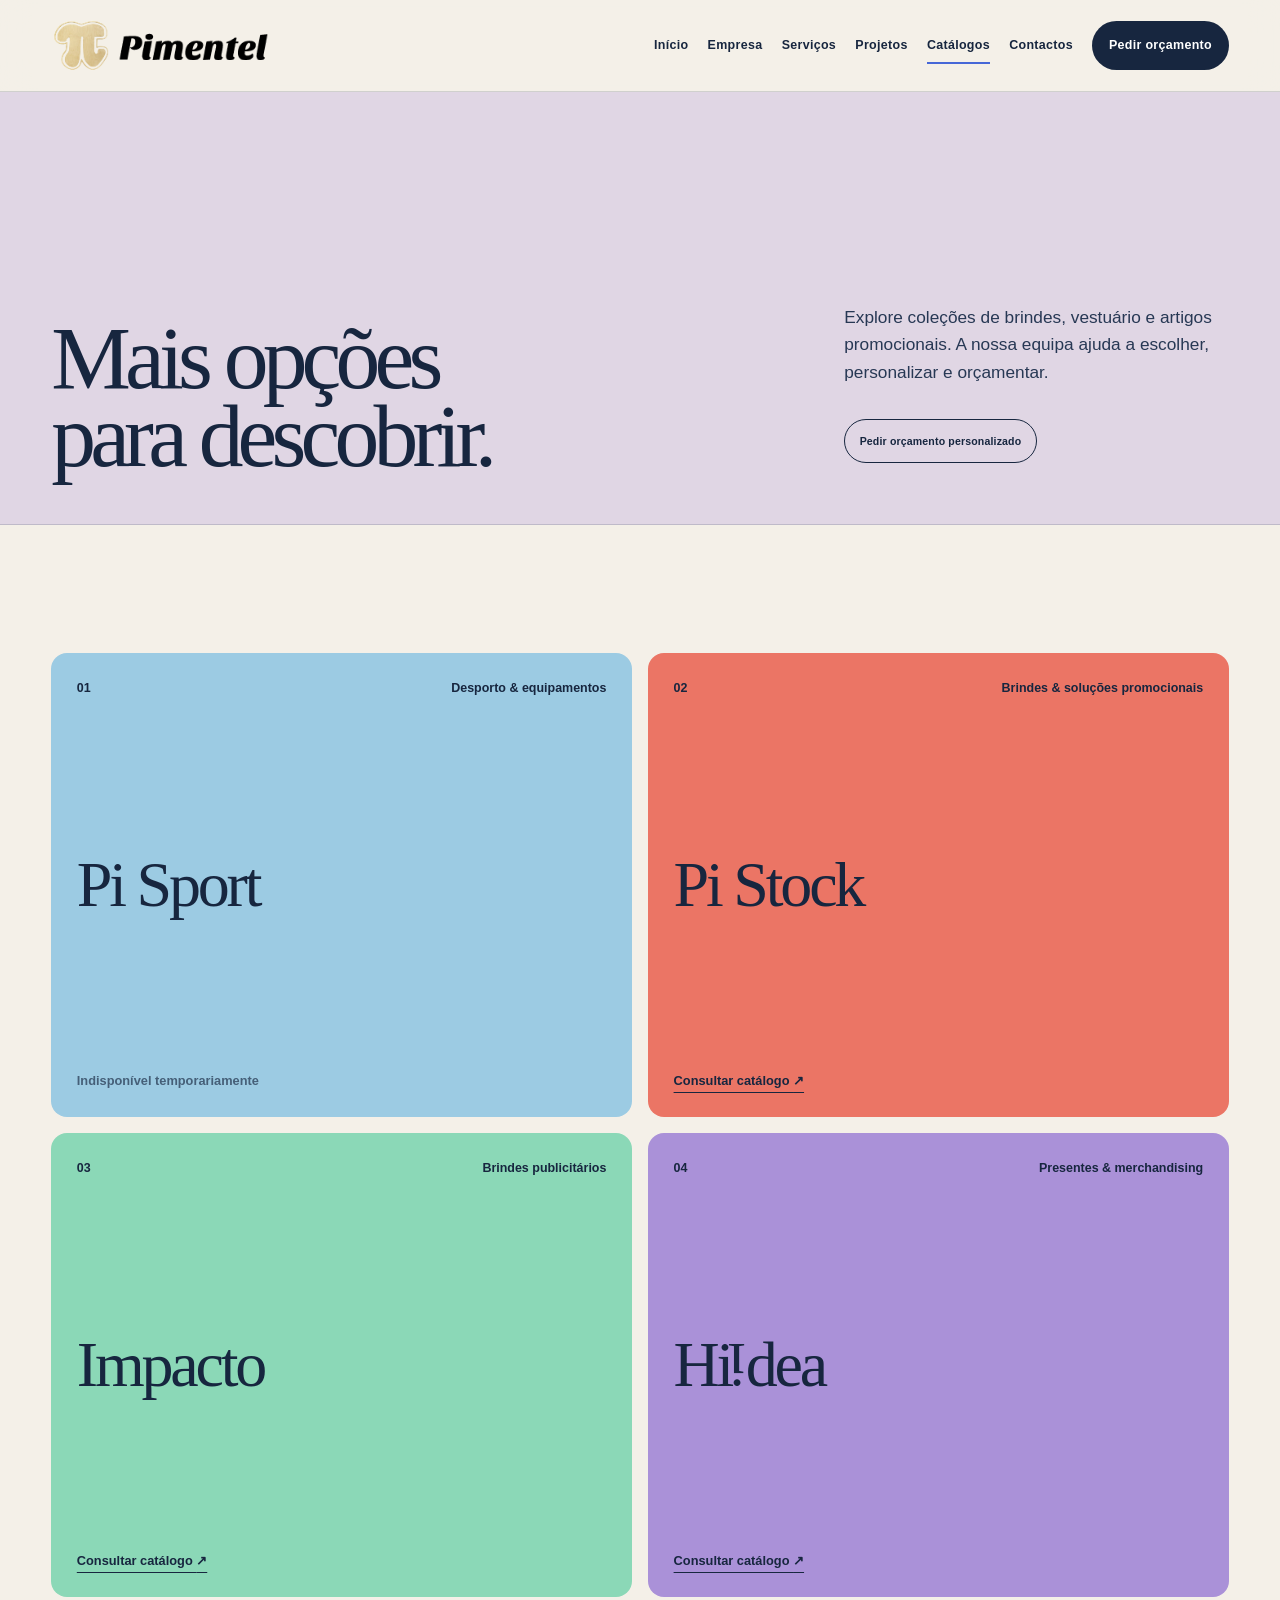
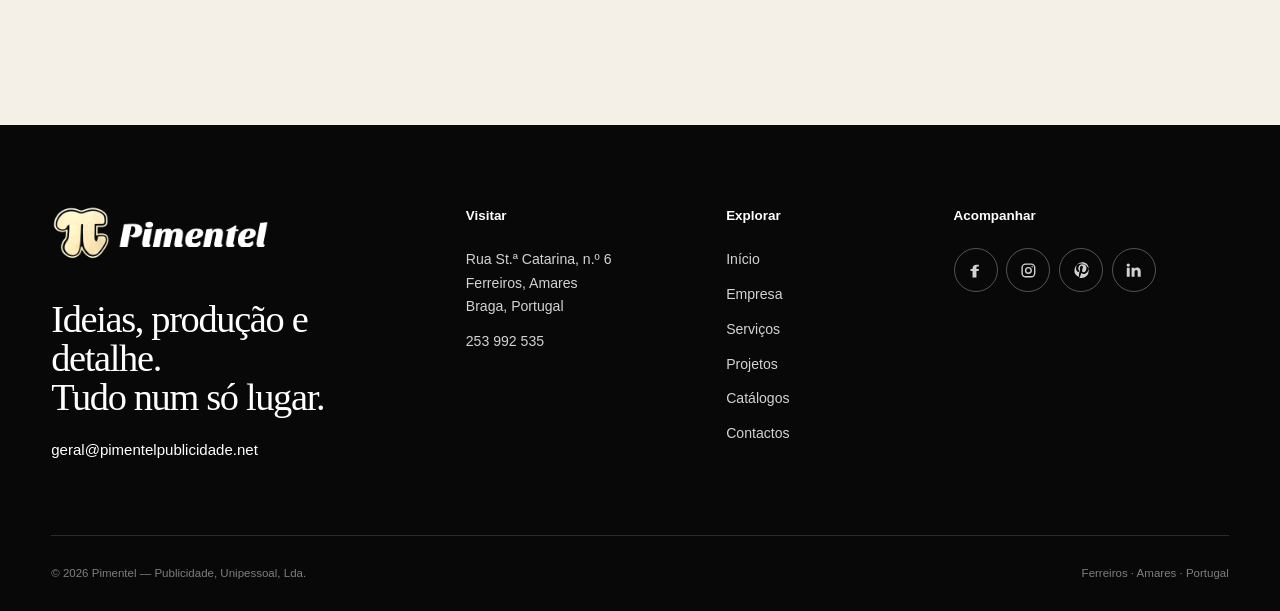
==== commit 7555b3e3: "Update Hiidea catalog title" ====
--- a/catalogos/index.html
+++ b/catalogos/index.html
@@ -1,2 +1,2 @@
-<!DOCTYPE html><html lang="pt-PT"><head><meta name="robots" content="noindex,nofollow"><meta charset="UTF-8"><meta name="viewport" content="width=device-width"><meta name="description" content="Consulte os catálogos de brindes, equipamentos, presentes e soluções promocionais da Pimentel."><link rel="canonical" href="https://noxwebsitedev.github.io/catalogos/"><link rel="icon" type="image/png" href="/images/legacy/logoFinal.png"><meta name="theme-color" content="#f4f0e8"><meta property="og:type" content="website"><meta property="og:locale" content="pt_PT"><meta property="og:title" content="Catálogos — Pimentel"><meta property="og:description" content="Consulte os catálogos de brindes, equipamentos, presentes e soluções promocionais da Pimentel."><meta property="og:image" content="https://noxwebsitedev.github.io/images/legacy/slide1.jpg"><meta property="og:url" content="https://noxwebsitedev.github.io/catalogos/"><title>Catálogos — Pimentel</title><style>.catalog-hero-button[data-astro-cid-sshcmurw]{min-height:2.8rem;padding:.55rem .9rem;font-size:.66rem}.catalogs__grid[data-astro-cid-sshcmurw]{grid-template-columns:repeat(2,1fr);gap:1rem;display:grid}.catalog-card[data-astro-cid-sshcmurw]{border-radius:1rem;flex-direction:column;min-height:29rem;padding:1.6rem;display:flex}.catalog-card__top[data-astro-cid-sshcmurw]{letter-spacing:0;justify-content:space-between;gap:1rem;font-size:.78rem;font-weight:700;display:flex}.catalog-card__mark[data-astro-cid-sshcmurw]{align-items:center;gap:1.3rem;margin:auto 0;display:flex}.catalog-card__mark[data-astro-cid-sshcmurw] strong[data-astro-cid-sshcmurw]{font-family:var(--serif);letter-spacing:-.05em;font-size:clamp(2.5rem,5vw,5rem);font-weight:400;line-height:.85}.catalog-card[data-astro-cid-sshcmurw] a[data-astro-cid-sshcmurw]{letter-spacing:0;text-underline-offset:.45rem;align-self:flex-start;font-size:.8rem;font-weight:700}.catalog-card[data-astro-cid-sshcmurw]>p[data-astro-cid-sshcmurw]{letter-spacing:0;opacity:.65;margin:0;font-size:.8rem;font-weight:700}.catalog-card--blue[data-astro-cid-sshcmurw]{background:var(--sky)}.catalog-card--coral[data-astro-cid-sshcmurw]{background:var(--coral)}.catalog-card--mint[data-astro-cid-sshcmurw]{background:var(--mint)}.catalog-card--violet[data-astro-cid-sshcmurw]{background:var(--violet)}@media (width<=700px){.catalogs__grid[data-astro-cid-sshcmurw]{grid-template-columns:1fr}.catalog-card[data-astro-cid-sshcmurw]{min-height:23rem}}
-</style><link rel="stylesheet" href="/_astro/BaseLayout.D2DAQdi4.css"></head><body><a class="skip-link" href="#conteudo">Saltar para o conteúdo</a><header class="site-header" data-header data-astro-cid-nen7h5rs><div class="header-inner shell" data-astro-cid-nen7h5rs><a class="brand" href="/" aria-label="Pimentel — página inicial" data-astro-cid-f7espo7c><span class="brand__mark" aria-hidden="true" data-astro-cid-f7espo7c><img src="/images/legacy/logoFinal.png" alt="" width="278" height="68" data-astro-cid-f7espo7c></span><span class="brand__word" aria-hidden="true" data-astro-cid-f7espo7c><img src="/images/legacy/logoFinal.png" alt="" width="278" height="68" data-astro-cid-f7espo7c></span><span class="sr-only" data-astro-cid-f7espo7c>Pimentel</span></a><button class="menu-toggle" type="button" aria-expanded="false" aria-controls="primary-navigation" data-menu-toggle data-astro-cid-nen7h5rs><span class="sr-only" data-astro-cid-nen7h5rs>Abrir menu</span><span class="menu-toggle__line" data-astro-cid-nen7h5rs></span><span class="menu-toggle__line" data-astro-cid-nen7h5rs></span></button><nav class="primary-nav" id="primary-navigation" aria-label="Navegação principal" data-menu data-astro-cid-nen7h5rs><a href="/" data-astro-cid-nen7h5rs>Início</a><a href="/empresa/" data-astro-cid-nen7h5rs>Empresa</a><a href="/servicos/" data-astro-cid-nen7h5rs>Serviços</a><a href="/projetos/" data-astro-cid-nen7h5rs>Projetos</a><a class="active" href="/catalogos/" data-astro-cid-nen7h5rs>Catálogos</a><a href="/contactos/" data-astro-cid-nen7h5rs>Contactos</a><a class="nav-cta" href="/contactos/#pedido" data-astro-cid-nen7h5rs>Pedir orçamento</a></nav></div></header><script type="module">var e=document.querySelector(`[data-menu-toggle]`),t=document.querySelector(`[data-menu]`);e?.addEventListener(`click`,()=>{let n=e.getAttribute(`aria-expanded`)===`true`;e.setAttribute(`aria-expanded`,String(!n));let r=e.querySelector(`.sr-only`);r&&(r.textContent=n?`Abrir menu`:`Fechar menu`),t?.classList.toggle(`is-open`,!n),document.body.classList.toggle(`menu-open`,!n)});</script><main id="conteudo"><header class="page-hero page-hero--catalogs" data-astro-cid-sshcmurw><div class="shell page-hero__inner" data-astro-cid-sshcmurw><div data-astro-cid-sshcmurw><h1 class="display" data-astro-cid-sshcmurw>Mais opções para descobrir.</h1></div><div class="page-hero__side" data-astro-cid-sshcmurw><p data-astro-cid-sshcmurw>Explore coleções de brindes, vestuário e artigos promocionais. A nossa equipa ajuda a escolher, personalizar e orçamentar.</p><a class="button button--outline catalog-hero-button" href="/contactos/?area=Brindes%20e%20catálogos#pedido" data-astro-cid-sshcmurw>Pedir orçamento personalizado</a></div></div></header><section class="section catalogs" data-astro-cid-sshcmurw><div class="shell catalogs__grid" data-astro-cid-sshcmurw><article class="catalog-card catalog-card--blue" data-astro-cid-sshcmurw><div class="catalog-card__top" data-astro-cid-sshcmurw><span data-astro-cid-sshcmurw>01</span><span data-astro-cid-sshcmurw>Desporto &amp; equipamentos</span></div><div class="catalog-card__mark" data-astro-cid-sshcmurw><strong data-astro-cid-sshcmurw>Pi Sport</strong></div><p data-astro-cid-sshcmurw>Indisponível temporariamente</p></article><article class="catalog-card catalog-card--coral" data-astro-cid-sshcmurw><div class="catalog-card__top" data-astro-cid-sshcmurw><span data-astro-cid-sshcmurw>02</span><span data-astro-cid-sshcmurw>Brindes &amp; soluções promocionais</span></div><div class="catalog-card__mark" data-astro-cid-sshcmurw><strong data-astro-cid-sshcmurw>Pi Stock</strong></div><a href="https://online.fliphtml5.com/hgeid/cat_impacto_2026_2_PTES/#p=1" target="_blank" rel="noreferrer" data-astro-cid-sshcmurw>Consultar catálogo <span aria-hidden="true" data-astro-cid-sshcmurw>↗</span></a></article><article class="catalog-card catalog-card--mint" data-astro-cid-sshcmurw><div class="catalog-card__top" data-astro-cid-sshcmurw><span data-astro-cid-sshcmurw>03</span><span data-astro-cid-sshcmurw>Brindes publicitários</span></div><div class="catalog-card__mark" data-astro-cid-sshcmurw><strong data-astro-cid-sshcmurw>Impacto</strong></div><a href="https://pimentelpublicidade.impactogift.com/" target="_blank" rel="noreferrer" data-astro-cid-sshcmurw>Consultar catálogo <span aria-hidden="true" data-astro-cid-sshcmurw>↗</span></a></article><article class="catalog-card catalog-card--violet" data-astro-cid-sshcmurw><div class="catalog-card__top" data-astro-cid-sshcmurw><span data-astro-cid-sshcmurw>04</span><span data-astro-cid-sshcmurw>Presentes &amp; merchandising</span></div><div class="catalog-card__mark" data-astro-cid-sshcmurw><strong data-astro-cid-sshcmurw>Hi!dea</strong></div><a href="https://pimentelpublicidade.hideagifts.com/pt/catalogo/" target="_blank" rel="noreferrer" data-astro-cid-sshcmurw>Consultar catálogo <span aria-hidden="true" data-astro-cid-sshcmurw>↗</span></a></article></div></section></main><footer class="site-footer" data-astro-cid-jo6i4kqk><div class="shell footer-main" data-astro-cid-jo6i4kqk><div class="footer-intro" data-astro-cid-jo6i4kqk><a class="brand brand--light" href="/" aria-label="Pimentel — página inicial" data-astro-cid-f7espo7c><span class="brand__mark" aria-hidden="true" data-astro-cid-f7espo7c><img src="/images/legacy/logoFinal.png" alt="" width="278" height="68" data-astro-cid-f7espo7c></span><span class="brand__word" aria-hidden="true" data-astro-cid-f7espo7c><img src="/images/legacy/logoFinal.png" alt="" width="278" height="68" data-astro-cid-f7espo7c></span><span class="sr-only" data-astro-cid-f7espo7c>Pimentel</span></a><p data-astro-cid-jo6i4kqk>Ideias, produção e detalhe.<br data-astro-cid-jo6i4kqk>Tudo num só lugar.</p><a class="footer-email" href="mailto:geral@pimentelpublicidade.net" data-astro-cid-jo6i4kqk>geral@pimentelpublicidade.net</a></div><div class="footer-column" data-astro-cid-jo6i4kqk><p class="footer-label" data-astro-cid-jo6i4kqk>Visitar</p><p data-astro-cid-jo6i4kqk>Rua St.ª Catarina, n.º 6<br data-astro-cid-jo6i4kqk>Ferreiros, Amares<br data-astro-cid-jo6i4kqk>Braga, Portugal</p><a href="tel:+351253992535" data-astro-cid-jo6i4kqk>253 992 535</a></div><div class="footer-column" data-astro-cid-jo6i4kqk><p class="footer-label" data-astro-cid-jo6i4kqk>Explorar</p><a href="/" data-astro-cid-jo6i4kqk>Início</a><a href="/empresa/" data-astro-cid-jo6i4kqk>Empresa</a><a href="/servicos/" data-astro-cid-jo6i4kqk>Serviços</a><a href="/projetos/" data-astro-cid-jo6i4kqk>Projetos</a><a href="/catalogos/" data-astro-cid-jo6i4kqk>Catálogos</a><a href="/contactos/" data-astro-cid-jo6i4kqk>Contactos</a></div><div class="footer-column footer-socials" data-astro-cid-jo6i4kqk><p class="footer-label" data-astro-cid-jo6i4kqk>Acompanhar</p><div class="footer-social-list" data-astro-cid-jo6i4kqk><a href="https://www.facebook.com/pimentel.everything.everywhere/" target="_blank" rel="noreferrer" aria-label="Facebook" title="Facebook" data-network="facebook" data-astro-cid-jo6i4kqk><svg viewBox="0 0 24 24" aria-hidden="true" data-astro-cid-g5kwm3ld><path d="M13.5 22v-9h3l.5-3h-3.5V8.1c0-.9.3-1.6 1.5-1.6H17V4c-.4-.1-1.8-.2-3.4-.2-3.4 0-5.7 2-5.7 5.8V10H5v3h2.9v9h5.6Z" data-astro-cid-g5kwm3ld></path></svg></a><a href="https://www.instagram.com/pimentel_everything.everywhere/" target="_blank" rel="noreferrer" aria-label="Instagram" title="Instagram" data-network="instagram" data-astro-cid-jo6i4kqk><svg viewBox="0 0 24 24" aria-hidden="true" data-astro-cid-g5kwm3ld><rect x="3" y="3" width="18" height="18" rx="5" fill="none" stroke="currentColor" stroke-width="2" data-astro-cid-g5kwm3ld></rect><circle cx="12" cy="12" r="4" fill="none" stroke="currentColor" stroke-width="2" data-astro-cid-g5kwm3ld></circle><circle cx="17.4" cy="6.7" r="1.15" data-astro-cid-g5kwm3ld></circle></svg></a><a href="https://www.pinterest.com/pimentel_" target="_blank" rel="noreferrer" aria-label="Pinterest" title="Pinterest" data-network="pinterest" data-astro-cid-jo6i4kqk><svg viewBox="0 0 24 24" aria-hidden="true" data-astro-cid-g5kwm3ld><path d="M12 2a10 10 0 0 0-3.6 19.3c-.1-1.6 0-3.4.4-5.1l1.3-5.4s-.3-.8-.3-2c0-1.9 1.1-3.3 2.5-3.3 1.2 0 1.8.9 1.8 2 0 1.2-.8 3-1.1 4.6-.3 1.4.7 2.5 2 2.5 2.4 0 4.2-2.5 4.2-6.1 0-3.2-2.3-5.4-5.6-5.4-3.8 0-6.1 2.9-6.1 5.8 0 1.2.4 2.4 1 3 .1.1.1.3.1.5l-.4 1.5c-.1.5-.5.6-.9.4-1.8-.8-2.9-3.3-2.9-5.4 0-4.4 3.2-8.4 9.2-8.4 4.8 0 8.6 3.4 8.6 8 0 4.8-3 8.6-7.2 8.6-1.4 0-2.7-.7-3.2-1.6l-.9 3.3c-.3 1.2-1.2 2.7-1.8 3.6.9.3 1.9.5 2.9.5A10 10 0 0 0 12 2Z" data-astro-cid-g5kwm3ld></path></svg></a><a href="https://www.linkedin.com/company/pimentel" target="_blank" rel="noreferrer" aria-label="LinkedIn" title="LinkedIn" data-network="linkedin" data-astro-cid-jo6i4kqk><svg viewBox="0 0 24 24" aria-hidden="true" data-astro-cid-g5kwm3ld><path d="M5.3 8.2H1.1V21h4.2V8.2ZM3.2 2A2.4 2.4 0 1 0 3.2 6.8 2.4 2.4 0 0 0 3.2 2ZM21 13.7c0-3.9-2.1-5.8-4.9-5.8a4.3 4.3 0 0 0-3.9 2.1V8.2H8V21h4.2v-6.3c0-1.7.3-3.3 2.4-3.3 2 0 2.1 1.9 2.1 3.4V21H21v-7.3Z" data-astro-cid-g5kwm3ld></path></svg></a></div></div></div><div class="shell footer-bottom" data-astro-cid-jo6i4kqk><span data-astro-cid-jo6i4kqk>© 2026 Pimentel — Publicidade, Unipessoal, Lda.</span><span data-astro-cid-jo6i4kqk>Ferreiros · Amares · Portugal</span></div></footer><script type="module">var e=window.matchMedia(`(max-width: 1080px)`);document.addEventListener(`click`,t=>{if(!e.matches||t.defaultPrevented||t.detail===0||t.button!==0||t.metaKey||t.ctrlKey||t.shiftKey||t.altKey)return;let n=t.target instanceof Element?t.target.closest(`a.service-row, a.button, a.nav-cta, a.project-tile, a.text-link, .primary-nav a, .footer-column a, .social-list a, .footer-social-list a, button.button`):null;if(!(n instanceof HTMLElement)||(n.classList.add(`is-pressed`),window.setTimeout(()=>n.classList.remove(`is-pressed`),1500),!(n instanceof HTMLAnchorElement)||n.hasAttribute(`download`)))return;let r=new URL(n.href).origin===window.location.origin,i=n.matches(`.social-list a, .footer-social-list a`);(r||i)&&(t.preventDefault(),n.dataset.tapPending!==`true`&&(n.dataset.tapPending=`true`,window.setTimeout(()=>window.location.assign(n.href),1500)))});</script></body></html>+<!DOCTYPE html><html lang="pt-PT"><head><meta name="robots" content="noindex,nofollow"><meta charset="UTF-8"><meta name="viewport" content="width=device-width"><meta name="description" content="Consulte os catálogos de brindes, equipamentos, presentes e soluções promocionais da Pimentel."><link rel="canonical" href="https://noxwebsitedev.github.io/catalogos/"><link rel="icon" type="image/png" href="/images/legacy/logoFinal.png"><meta name="theme-color" content="#f4f0e8"><meta property="og:type" content="website"><meta property="og:locale" content="pt_PT"><meta property="og:title" content="Catálogos — Pimentel"><meta property="og:description" content="Consulte os catálogos de brindes, equipamentos, presentes e soluções promocionais da Pimentel."><meta property="og:image" content="https://noxwebsitedev.github.io/images/legacy/slide1.jpg"><meta property="og:url" content="https://noxwebsitedev.github.io/catalogos/"><title>Catálogos — Pimentel</title><style>.catalog-hero-button[data-astro-cid-sshcmurw]{min-height:2.8rem;padding:.55rem .9rem;font-size:.66rem}.catalogs__grid[data-astro-cid-sshcmurw]{grid-template-columns:repeat(2,1fr);gap:1rem;display:grid}.catalog-card[data-astro-cid-sshcmurw]{border-radius:1rem;flex-direction:column;min-height:29rem;padding:1.6rem;display:flex}.catalog-card__top[data-astro-cid-sshcmurw]{letter-spacing:0;justify-content:space-between;gap:1rem;font-size:.78rem;font-weight:700;display:flex}.catalog-card__mark[data-astro-cid-sshcmurw]{align-items:center;gap:1.3rem;margin:auto 0;display:flex}.catalog-card__mark[data-astro-cid-sshcmurw] strong[data-astro-cid-sshcmurw]{font-family:var(--serif);letter-spacing:-.05em;font-size:clamp(2.5rem,5vw,5rem);font-weight:400;line-height:.85}.catalog-card__inverted-i[data-astro-cid-sshcmurw]{transform-origin:50%;display:inline-block;transform:rotate(180deg)}.catalog-card[data-astro-cid-sshcmurw] a[data-astro-cid-sshcmurw]{letter-spacing:0;text-underline-offset:.45rem;align-self:flex-start;font-size:.8rem;font-weight:700}.catalog-card[data-astro-cid-sshcmurw]>p[data-astro-cid-sshcmurw]{letter-spacing:0;opacity:.65;margin:0;font-size:.8rem;font-weight:700}.catalog-card--blue[data-astro-cid-sshcmurw]{background:var(--sky)}.catalog-card--coral[data-astro-cid-sshcmurw]{background:var(--coral)}.catalog-card--mint[data-astro-cid-sshcmurw]{background:var(--mint)}.catalog-card--violet[data-astro-cid-sshcmurw]{background:var(--violet)}@media (width<=700px){.catalogs__grid[data-astro-cid-sshcmurw]{grid-template-columns:1fr}.catalog-card[data-astro-cid-sshcmurw]{min-height:23rem}}
+</style><link rel="stylesheet" href="/_astro/BaseLayout.BBPbG_9t.css"></head><body><a class="skip-link" href="#conteudo">Saltar para o conteúdo</a><header class="site-header" data-header data-astro-cid-nen7h5rs><div class="header-inner shell" data-astro-cid-nen7h5rs><a class="brand" href="/" aria-label="Pimentel — página inicial" data-astro-cid-f7espo7c><span class="brand__mark" aria-hidden="true" data-astro-cid-f7espo7c><img src="/images/legacy/logoFinal.png" alt="" width="278" height="68" data-astro-cid-f7espo7c></span><span class="brand__word" aria-hidden="true" data-astro-cid-f7espo7c><img src="/images/legacy/logoFinal.png" alt="" width="278" height="68" data-astro-cid-f7espo7c></span><span class="sr-only" data-astro-cid-f7espo7c>Pimentel</span></a><button class="menu-toggle" type="button" aria-expanded="false" aria-controls="primary-navigation" data-menu-toggle data-astro-cid-nen7h5rs><span class="sr-only" data-astro-cid-nen7h5rs>Abrir menu</span><span class="menu-toggle__line" data-astro-cid-nen7h5rs></span><span class="menu-toggle__line" data-astro-cid-nen7h5rs></span></button><nav class="primary-nav" id="primary-navigation" aria-label="Navegação principal" data-menu data-astro-cid-nen7h5rs><a href="/" data-astro-cid-nen7h5rs>Início</a><a href="/empresa/" data-astro-cid-nen7h5rs>Empresa</a><a href="/servicos/" data-astro-cid-nen7h5rs>Serviços</a><a href="/projetos/" data-astro-cid-nen7h5rs>Projetos</a><a class="active" href="/catalogos/" data-astro-cid-nen7h5rs>Catálogos</a><a href="/contactos/" data-astro-cid-nen7h5rs>Contactos</a><a class="nav-cta" href="/contactos/#pedido" data-astro-cid-nen7h5rs>Pedir orçamento</a></nav></div></header><script type="module">var e=document.querySelector(`[data-menu-toggle]`),t=document.querySelector(`[data-menu]`);e?.addEventListener(`click`,()=>{let n=e.getAttribute(`aria-expanded`)===`true`;e.setAttribute(`aria-expanded`,String(!n));let r=e.querySelector(`.sr-only`);r&&(r.textContent=n?`Abrir menu`:`Fechar menu`),t?.classList.toggle(`is-open`,!n),document.body.classList.toggle(`menu-open`,!n)});</script><main id="conteudo"><header class="page-hero page-hero--catalogs" data-astro-cid-sshcmurw><div class="shell page-hero__inner" data-astro-cid-sshcmurw><div data-astro-cid-sshcmurw><h1 class="display" data-astro-cid-sshcmurw>Mais opções para descobrir.</h1></div><div class="page-hero__side" data-astro-cid-sshcmurw><p data-astro-cid-sshcmurw>Explore coleções de brindes, vestuário e artigos promocionais. A nossa equipa ajuda a escolher, personalizar e orçamentar.</p><a class="button button--outline catalog-hero-button" href="/contactos/?area=Brindes%20e%20catálogos#pedido" data-astro-cid-sshcmurw>Pedir orçamento personalizado</a></div></div></header><section class="section catalogs" data-astro-cid-sshcmurw><div class="shell catalogs__grid" data-astro-cid-sshcmurw><article class="catalog-card catalog-card--blue" data-astro-cid-sshcmurw><div class="catalog-card__top" data-astro-cid-sshcmurw><span data-astro-cid-sshcmurw>01</span><span data-astro-cid-sshcmurw>Desporto &amp; equipamentos</span></div><div class="catalog-card__mark" data-astro-cid-sshcmurw><strong data-astro-cid-sshcmurw>Pi Sport</strong></div><p data-astro-cid-sshcmurw>Indisponível temporariamente</p></article><article class="catalog-card catalog-card--coral" data-astro-cid-sshcmurw><div class="catalog-card__top" data-astro-cid-sshcmurw><span data-astro-cid-sshcmurw>02</span><span data-astro-cid-sshcmurw>Brindes &amp; soluções promocionais</span></div><div class="catalog-card__mark" data-astro-cid-sshcmurw><strong data-astro-cid-sshcmurw>Pi Stock</strong></div><a href="https://online.fliphtml5.com/hgeid/cat_impacto_2026_2_PTES/#p=1" target="_blank" rel="noreferrer" data-astro-cid-sshcmurw>Consultar catálogo <span aria-hidden="true" data-astro-cid-sshcmurw>↗</span></a></article><article class="catalog-card catalog-card--mint" data-astro-cid-sshcmurw><div class="catalog-card__top" data-astro-cid-sshcmurw><span data-astro-cid-sshcmurw>03</span><span data-astro-cid-sshcmurw>Brindes publicitários</span></div><div class="catalog-card__mark" data-astro-cid-sshcmurw><strong data-astro-cid-sshcmurw>Impacto</strong></div><a href="https://pimentelpublicidade.impactogift.com/" target="_blank" rel="noreferrer" data-astro-cid-sshcmurw>Consultar catálogo <span aria-hidden="true" data-astro-cid-sshcmurw>↗</span></a></article><article class="catalog-card catalog-card--violet" data-astro-cid-sshcmurw><div class="catalog-card__top" data-astro-cid-sshcmurw><span data-astro-cid-sshcmurw>04</span><span data-astro-cid-sshcmurw>Presentes &amp; merchandising</span></div><div class="catalog-card__mark" data-astro-cid-sshcmurw><strong data-astro-cid-sshcmurw>Hi<span class="catalog-card__inverted-i" data-astro-cid-sshcmurw>i</span>dea</strong></div><a href="https://pimentelpublicidade.hideagifts.com/pt/catalogo/" target="_blank" rel="noreferrer" data-astro-cid-sshcmurw>Consultar catálogo <span aria-hidden="true" data-astro-cid-sshcmurw>↗</span></a></article></div></section></main><footer class="site-footer" data-astro-cid-jo6i4kqk><div class="shell footer-main" data-astro-cid-jo6i4kqk><div class="footer-intro" data-astro-cid-jo6i4kqk><a class="brand brand--light" href="/" aria-label="Pimentel — página inicial" data-astro-cid-f7espo7c><span class="brand__mark" aria-hidden="true" data-astro-cid-f7espo7c><img src="/images/legacy/logoFinal.png" alt="" width="278" height="68" data-astro-cid-f7espo7c></span><span class="brand__word" aria-hidden="true" data-astro-cid-f7espo7c><img src="/images/legacy/logoFinal.png" alt="" width="278" height="68" data-astro-cid-f7espo7c></span><span class="sr-only" data-astro-cid-f7espo7c>Pimentel</span></a><p data-astro-cid-jo6i4kqk>Ideias, produção e detalhe.<br data-astro-cid-jo6i4kqk>Tudo num só lugar.</p><a class="footer-email" href="mailto:geral@pimentelpublicidade.net" data-astro-cid-jo6i4kqk>geral@pimentelpublicidade.net</a></div><div class="footer-column" data-astro-cid-jo6i4kqk><p class="footer-label" data-astro-cid-jo6i4kqk>Visitar</p><p data-astro-cid-jo6i4kqk>Rua St.ª Catarina, n.º 6<br data-astro-cid-jo6i4kqk>Ferreiros, Amares<br data-astro-cid-jo6i4kqk>Braga, Portugal</p><a href="tel:+351253992535" data-astro-cid-jo6i4kqk>253 992 535</a></div><div class="footer-column" data-astro-cid-jo6i4kqk><p class="footer-label" data-astro-cid-jo6i4kqk>Explorar</p><a href="/" data-astro-cid-jo6i4kqk>Início</a><a href="/empresa/" data-astro-cid-jo6i4kqk>Empresa</a><a href="/servicos/" data-astro-cid-jo6i4kqk>Serviços</a><a href="/projetos/" data-astro-cid-jo6i4kqk>Projetos</a><a href="/catalogos/" data-astro-cid-jo6i4kqk>Catálogos</a><a href="/contactos/" data-astro-cid-jo6i4kqk>Contactos</a></div><div class="footer-column footer-socials" data-astro-cid-jo6i4kqk><p class="footer-label" data-astro-cid-jo6i4kqk>Acompanhar</p><div class="footer-social-list" data-astro-cid-jo6i4kqk><a href="https://www.facebook.com/pimentel.everything.everywhere/" target="_blank" rel="noreferrer" aria-label="Facebook" title="Facebook" data-network="facebook" data-astro-cid-jo6i4kqk><svg viewBox="0 0 24 24" aria-hidden="true" data-astro-cid-g5kwm3ld><path d="M13.5 22v-9h3l.5-3h-3.5V8.1c0-.9.3-1.6 1.5-1.6H17V4c-.4-.1-1.8-.2-3.4-.2-3.4 0-5.7 2-5.7 5.8V10H5v3h2.9v9h5.6Z" data-astro-cid-g5kwm3ld></path></svg></a><a href="https://www.instagram.com/pimentel_everything.everywhere/" target="_blank" rel="noreferrer" aria-label="Instagram" title="Instagram" data-network="instagram" data-astro-cid-jo6i4kqk><svg viewBox="0 0 24 24" aria-hidden="true" data-astro-cid-g5kwm3ld><rect x="3" y="3" width="18" height="18" rx="5" fill="none" stroke="currentColor" stroke-width="2" data-astro-cid-g5kwm3ld></rect><circle cx="12" cy="12" r="4" fill="none" stroke="currentColor" stroke-width="2" data-astro-cid-g5kwm3ld></circle><circle cx="17.4" cy="6.7" r="1.15" data-astro-cid-g5kwm3ld></circle></svg></a><a href="https://www.pinterest.com/pimentel_" target="_blank" rel="noreferrer" aria-label="Pinterest" title="Pinterest" data-network="pinterest" data-astro-cid-jo6i4kqk><svg viewBox="0 0 24 24" aria-hidden="true" data-astro-cid-g5kwm3ld><path d="M12 2a10 10 0 0 0-3.6 19.3c-.1-1.6 0-3.4.4-5.1l1.3-5.4s-.3-.8-.3-2c0-1.9 1.1-3.3 2.5-3.3 1.2 0 1.8.9 1.8 2 0 1.2-.8 3-1.1 4.6-.3 1.4.7 2.5 2 2.5 2.4 0 4.2-2.5 4.2-6.1 0-3.2-2.3-5.4-5.6-5.4-3.8 0-6.1 2.9-6.1 5.8 0 1.2.4 2.4 1 3 .1.1.1.3.1.5l-.4 1.5c-.1.5-.5.6-.9.4-1.8-.8-2.9-3.3-2.9-5.4 0-4.4 3.2-8.4 9.2-8.4 4.8 0 8.6 3.4 8.6 8 0 4.8-3 8.6-7.2 8.6-1.4 0-2.7-.7-3.2-1.6l-.9 3.3c-.3 1.2-1.2 2.7-1.8 3.6.9.3 1.9.5 2.9.5A10 10 0 0 0 12 2Z" data-astro-cid-g5kwm3ld></path></svg></a><a href="https://www.linkedin.com/company/pimentel" target="_blank" rel="noreferrer" aria-label="LinkedIn" title="LinkedIn" data-network="linkedin" data-astro-cid-jo6i4kqk><svg viewBox="0 0 24 24" aria-hidden="true" data-astro-cid-g5kwm3ld><path d="M5.3 8.2H1.1V21h4.2V8.2ZM3.2 2A2.4 2.4 0 1 0 3.2 6.8 2.4 2.4 0 0 0 3.2 2ZM21 13.7c0-3.9-2.1-5.8-4.9-5.8a4.3 4.3 0 0 0-3.9 2.1V8.2H8V21h4.2v-6.3c0-1.7.3-3.3 2.4-3.3 2 0 2.1 1.9 2.1 3.4V21H21v-7.3Z" data-astro-cid-g5kwm3ld></path></svg></a></div></div></div><div class="shell footer-bottom" data-astro-cid-jo6i4kqk><span data-astro-cid-jo6i4kqk>© 2026 Pimentel — Publicidade, Unipessoal, Lda.</span><span data-astro-cid-jo6i4kqk>Ferreiros · Amares · Portugal</span></div></footer><script type="module">var e=window.matchMedia(`(max-width: 1080px)`);document.addEventListener(`click`,t=>{if(!e.matches||t.defaultPrevented||t.detail===0||t.button!==0||t.metaKey||t.ctrlKey||t.shiftKey||t.altKey)return;let n=t.target instanceof Element?t.target.closest(`a.service-row, a.button, a.nav-cta, a.project-tile, a.text-link, .primary-nav a, .footer-column a, .social-list a, .footer-social-list a, button.button`):null;if(!(n instanceof HTMLElement)||(n.classList.add(`is-pressed`),window.setTimeout(()=>n.classList.remove(`is-pressed`),1200),!(n instanceof HTMLAnchorElement)||n.hasAttribute(`download`)))return;let r=new URL(n.href).origin===window.location.origin,i=n.matches(`.social-list a, .footer-social-list a`);(r||i)&&(t.preventDefault(),n.dataset.tapPending!==`true`&&(n.dataset.tapPending=`true`,window.setTimeout(()=>window.location.assign(n.href),1200)))});</script></body></html>
--- a/_astro/BaseLayout.BBPbG_9t.css
+++ b/_astro/BaseLayout.BBPbG_9t.css
@@ -0,0 +1 @@
+.brand[data-astro-cid-f7espo7c]{align-items:center;gap:.55rem;height:3.45rem;text-decoration:none;display:inline-flex}.brand__mark[data-astro-cid-f7espo7c]{flex:none;width:3.65rem;height:3.45rem;display:block;overflow:hidden}.brand__mark[data-astro-cid-f7espo7c] img[data-astro-cid-f7espo7c]{width:14.15rem;max-width:none;height:auto;transform:translate(-.05rem,-.05rem)}.brand__word[data-astro-cid-f7espo7c]{flex:none;width:9.55rem;height:1.78rem;display:block;overflow:hidden}.brand__word[data-astro-cid-f7espo7c] img[data-astro-cid-f7espo7c]{filter:none;width:14.15rem;max-width:none;height:auto;transform:translate(-4.55rem,-.02rem)}.brand--light[data-astro-cid-f7espo7c] .brand__word[data-astro-cid-f7espo7c] img[data-astro-cid-f7espo7c]{filter:invert()grayscale()brightness(2)}.brand--light[data-astro-cid-f7espo7c] .brand__mark[data-astro-cid-f7espo7c] img[data-astro-cid-f7espo7c]{filter:saturate(.8)brightness(1.18)}@media (width<=680px){.brand[data-astro-cid-f7espo7c]{gap:.35rem;height:2.75rem}.brand__mark[data-astro-cid-f7espo7c]{width:2.95rem;height:2.75rem}.brand__mark[data-astro-cid-f7espo7c] img[data-astro-cid-f7espo7c],.brand__word[data-astro-cid-f7espo7c] img[data-astro-cid-f7espo7c]{width:11.45rem}.brand__word[data-astro-cid-f7espo7c]{width:7.7rem;height:1.45rem}.brand__word[data-astro-cid-f7espo7c] img[data-astro-cid-f7espo7c]{transform:translate(-3.68rem,-.02rem)}}.site-header[data-astro-cid-nen7h5rs]{z-index:50;background:color-mix(in srgb, var(--ivory) 92%, transparent);border-bottom:1px solid var(--line);backdrop-filter:blur(16px);position:sticky;top:0}.header-inner[data-astro-cid-nen7h5rs]{align-items:center;gap:2.2rem;min-height:5.7rem;display:flex}.primary-nav[data-astro-cid-nen7h5rs]{align-items:center;gap:clamp(.75rem,1.5vw,1.5rem);margin-left:auto;display:flex}.primary-nav[data-astro-cid-nen7h5rs] a[data-astro-cid-nen7h5rs]{color:var(--navy);letter-spacing:.025em;text-transform:none;white-space:nowrap;font-size:.78rem;font-weight:720;text-decoration:none;position:relative}.primary-nav[data-astro-cid-nen7h5rs] a[data-astro-cid-nen7h5rs]:not(.nav-cta):after{content:"";background:var(--cobalt);height:2px;transition:right .25s;position:absolute;bottom:-.55rem;left:0;right:100%}.primary-nav[data-astro-cid-nen7h5rs] a[data-astro-cid-nen7h5rs]:hover:after,.primary-nav[data-astro-cid-nen7h5rs] a[data-astro-cid-nen7h5rs].active:after,.primary-nav[data-astro-cid-nen7h5rs] a[data-astro-cid-nen7h5rs].is-pressed:after{right:0}.primary-nav[data-astro-cid-nen7h5rs] .nav-cta[data-astro-cid-nen7h5rs]{background:var(--navy);color:#fff;border-radius:999px;padding:.9rem 1.05rem;transition:transform .2s,background .2s}.primary-nav[data-astro-cid-nen7h5rs] .nav-cta[data-astro-cid-nen7h5rs]:hover,.primary-nav[data-astro-cid-nen7h5rs] .nav-cta[data-astro-cid-nen7h5rs].is-pressed{background:var(--teal);transform:translateY(-2px)}.menu-toggle[data-astro-cid-nen7h5rs]{cursor:pointer;background:0 0;border:0;width:3rem;height:3rem;padding:0;display:none;position:relative}.menu-toggle__line[data-astro-cid-nen7h5rs]{background:var(--navy);border-radius:2px;width:1.65rem;height:2px;transition:top .25s,transform .25s;position:absolute;left:.65rem}.menu-toggle__line[data-astro-cid-nen7h5rs]:nth-last-child(2){top:1.15rem}.menu-toggle__line[data-astro-cid-nen7h5rs]:last-child{top:1.66rem}.menu-toggle[data-astro-cid-nen7h5rs][aria-expanded=true] .menu-toggle__line[data-astro-cid-nen7h5rs]:nth-last-child(2){top:1.42rem;transform:rotate(45deg)}.menu-toggle[data-astro-cid-nen7h5rs][aria-expanded=true] .menu-toggle__line[data-astro-cid-nen7h5rs]:last-child{top:1.42rem;transform:rotate(-45deg)}@media (width<=1080px){.header-inner[data-astro-cid-nen7h5rs]{grid-template-columns:minmax(0,1fr) auto minmax(0,1fr);gap:0;display:grid}.header-inner[data-astro-cid-nen7h5rs]>.brand{grid-area:1/2;justify-self:center}.menu-toggle[data-astro-cid-nen7h5rs]{grid-area:1/1;justify-self:start;display:block}.primary-nav[data-astro-cid-nen7h5rs]{background:var(--ivory);width:100%;min-height:calc(100vh - 5.7rem);padding:2.2rem var(--gutter) 3rem;opacity:0;visibility:hidden;pointer-events:none;flex-direction:column;align-items:stretch;gap:0;margin-left:0;transition:transform .3s,opacity .3s,visibility .3s;position:fixed;inset:5.7rem 0 auto;transform:translateY(-.5rem)}.primary-nav[data-astro-cid-nen7h5rs].is-open{opacity:1;visibility:visible;pointer-events:auto;transform:translateY(0)}.primary-nav[data-astro-cid-nen7h5rs] a[data-astro-cid-nen7h5rs]{font-family:var(--serif);letter-spacing:-.03em;text-transform:none;border-bottom:1px solid var(--line);padding:.75rem 0;font-size:clamp(1.65rem,7vw,2.6rem)}.primary-nav[data-astro-cid-nen7h5rs] a[data-astro-cid-nen7h5rs]:after{display:none}.primary-nav[data-astro-cid-nen7h5rs] a[data-astro-cid-nen7h5rs]:not(.nav-cta).is-pressed{color:var(--teal)}.primary-nav[data-astro-cid-nen7h5rs] .nav-cta[data-astro-cid-nen7h5rs]{text-align:center;font-family:var(--sans);letter-spacing:.04em;text-transform:none;border:0;margin-top:1.5rem;font-size:.92rem}}svg[data-astro-cid-g5kwm3ld]{fill:currentColor;width:1.05rem;height:1.05rem;display:block}.site-footer[data-astro-cid-jo6i4kqk]{color:#ffffffd1;background:#080808}.footer-main[data-astro-cid-jo6i4kqk]{grid-template-columns:1.65fr .95fr .8fr 1.25fr;gap:clamp(2rem,4vw,4rem);padding-top:5rem;padding-bottom:4.5rem;display:grid}.footer-intro[data-astro-cid-jo6i4kqk] p[data-astro-cid-jo6i4kqk]{color:#fff;font-family:var(--serif);letter-spacing:-.035em;margin:2rem 0 1.25rem;font-size:clamp(1.8rem,3vw,3.2rem);line-height:1.02}.footer-email[data-astro-cid-jo6i4kqk]{color:#fff;font-size:.94rem;text-decoration:none}.footer-column[data-astro-cid-jo6i4kqk]{flex-direction:column;align-items:flex-start;gap:.72rem;font-size:.88rem;line-height:1.65;display:flex}.footer-column[data-astro-cid-jo6i4kqk] p[data-astro-cid-jo6i4kqk]{margin:0}.footer-column[data-astro-cid-jo6i4kqk] a[data-astro-cid-jo6i4kqk]{color:#ffffffd1;text-decoration:none}.footer-column[data-astro-cid-jo6i4kqk] a[data-astro-cid-jo6i4kqk]:hover,.footer-column[data-astro-cid-jo6i4kqk] a[data-astro-cid-jo6i4kqk].is-pressed{color:#fff}.footer-social-list[data-astro-cid-jo6i4kqk]{flex-wrap:nowrap;gap:.55rem;display:flex}.footer-social-list[data-astro-cid-jo6i4kqk] a[data-astro-cid-jo6i4kqk]{border:1px solid #ffffff4d;border-radius:50%;place-items:center;width:2.75rem;height:2.75rem;transition:transform .25s,background-color .25s,border-color .25s,box-shadow .25s;display:grid}.footer-social-list[data-astro-cid-jo6i4kqk] a[data-astro-cid-jo6i4kqk]:hover,.footer-social-list[data-astro-cid-jo6i4kqk] a[data-astro-cid-jo6i4kqk]:focus-visible,.footer-social-list[data-astro-cid-jo6i4kqk] a[data-astro-cid-jo6i4kqk].is-pressed{color:var(--navy);background:var(--mint);border-color:var(--mint);outline:none;transform:translateY(-3px);box-shadow:0 .7rem 1.5rem #0003}.footer-social-list[data-astro-cid-jo6i4kqk] a[data-astro-cid-jo6i4kqk][data-network=instagram]:hover,.footer-social-list[data-astro-cid-jo6i4kqk] a[data-astro-cid-jo6i4kqk][data-network=instagram]:focus-visible,.footer-social-list[data-astro-cid-jo6i4kqk] a[data-astro-cid-jo6i4kqk][data-network=instagram].is-pressed{background:var(--coral);border-color:var(--coral)}.footer-social-list[data-astro-cid-jo6i4kqk] a[data-astro-cid-jo6i4kqk][data-network=pinterest]:hover,.footer-social-list[data-astro-cid-jo6i4kqk] a[data-astro-cid-jo6i4kqk][data-network=pinterest]:focus-visible,.footer-social-list[data-astro-cid-jo6i4kqk] a[data-astro-cid-jo6i4kqk][data-network=pinterest].is-pressed{background:var(--butter);border-color:var(--butter)}.footer-social-list[data-astro-cid-jo6i4kqk] a[data-astro-cid-jo6i4kqk][data-network=linkedin]:hover,.footer-social-list[data-astro-cid-jo6i4kqk] a[data-astro-cid-jo6i4kqk][data-network=linkedin]:focus-visible,.footer-social-list[data-astro-cid-jo6i4kqk] a[data-astro-cid-jo6i4kqk][data-network=linkedin].is-pressed{background:var(--sky);border-color:var(--sky)}.footer-social-list[data-astro-cid-jo6i4kqk] a[data-astro-cid-jo6i4kqk]:active{transform:translateY(0)scale(.95)}.footer-label[data-astro-cid-jo6i4kqk]{color:#fff;letter-spacing:0;font-size:.84rem;font-weight:700;margin-bottom:.6rem!important}.footer-bottom[data-astro-cid-jo6i4kqk]{color:#ffffff7a;border-top:1px solid #ffffff24;justify-content:space-between;align-items:center;gap:1rem;min-height:4.75rem;font-size:.72rem;display:flex}@media (width<=850px){.footer-main[data-astro-cid-jo6i4kqk]{grid-template-columns:1.5fr 1fr}}@media (width<=560px){.footer-main[data-astro-cid-jo6i4kqk]{grid-template-columns:1fr;padding-top:3.5rem}.footer-bottom[data-astro-cid-jo6i4kqk]{flex-direction:column;justify-content:center;align-items:flex-start}}:root{--ivory:#f4f0e8;--paper:#fffdf8;--navy:#17263f;--navy-soft:#273854;--teal:#17656a;--cobalt:#4667d7;--coral:#eb7565;--mint:#8bd8b7;--violet:#aa91d8;--butter:#f1d76d;--sky:#9ccbe3;--line:#17263f29;--serif:Georgia, "Times New Roman", serif;--sans:"Aptos", "Segoe UI", "Helvetica Neue", Arial, sans-serif;--gutter:clamp(1.2rem, 4vw, 4rem);--shell:88rem}*{box-sizing:border-box}html{scroll-behavior:smooth}body{background:var(--ivory);color:var(--navy);font-family:var(--sans);-webkit-font-smoothing:antialiased;margin:0;font-size:1rem;line-height:1.6;overflow-x:hidden}body.menu-open{overflow:hidden}img{max-width:100%;display:block}button,input,textarea,select{font:inherit}a{color:inherit}::selection{background:var(--butter);color:var(--navy)}:focus-visible{outline:3px solid var(--cobalt);outline-offset:4px}.shell{width:min(calc(100% - (var(--gutter) * 2)), var(--shell));margin-inline:auto}.section{padding-block:clamp(5rem,10vw,9rem)}.section-sm{padding-block:clamp(3.5rem,7vw,6rem)}.eyebrow{letter-spacing:.045em;text-transform:none;align-items:center;gap:.8rem;margin:0 0 1.25rem;font-size:.78rem;font-weight:750;display:flex}.eyebrow:before{content:"";background:currentColor;width:2.2rem;height:2px}.display{font-family:var(--serif);letter-spacing:-.065em;text-wrap:balance;margin:0;font-size:clamp(3.2rem,8vw,8.2rem);font-weight:400;line-height:.88}.display-md{font-family:var(--serif);letter-spacing:-.055em;text-wrap:balance;margin:0;font-size:clamp(2.7rem,5vw,5.6rem);font-weight:400;line-height:.95}.lead{max-width:44rem;color:var(--navy-soft);font-size:clamp(1.08rem,1.6vw,1.35rem);line-height:1.65}.button{background:var(--navy);color:#fff;letter-spacing:.015em;text-transform:none;border:1px solid #0000;border-radius:999px;justify-content:center;align-items:center;gap:.65rem;min-height:3.45rem;padding:.8rem 1.25rem;font-size:.82rem;font-weight:750;text-decoration:none;transition:transform .2s,background .2s,color .2s;display:inline-flex}.button:hover,.button.is-pressed{background:var(--teal);transform:translateY(-2px)}.button--outline{border-color:var(--navy);color:var(--navy);background:0 0}.button--outline:hover,.button--outline.is-pressed{color:#fff;border-color:var(--teal)}.button--light{color:var(--navy);background:#fff}.button--light:hover,.button--light.is-pressed{background:var(--butter);color:var(--navy)}.text-link{letter-spacing:.015em;text-transform:none;text-underline-offset:.45rem;font-size:.84rem;font-weight:750;text-decoration-thickness:1px}.text-link:hover,.text-link.is-pressed{color:var(--teal)}.page-hero{border-bottom:1px solid var(--line);overflow:hidden}.page-hero--company{background:color-mix(in srgb, var(--sky) 29%, var(--ivory))}.page-hero--services{background:color-mix(in srgb, var(--mint) 30%, var(--ivory))}.page-hero--projects{background:color-mix(in srgb, var(--butter) 30%, var(--ivory))}.page-hero--catalogs{background:color-mix(in srgb, var(--violet) 27%, var(--ivory))}.page-hero__inner{grid-template-columns:1.55fr .8fr;align-items:end;gap:3rem;min-height:clamp(23rem,48vh,27rem);padding-block:clamp(3rem,6vw,5rem) 3rem;display:grid}.page-hero .display{font-size:clamp(3.2rem,7vw,7rem)}.page-hero__side{max-width:25rem;padding-bottom:.8rem}.page-hero__side p{color:var(--navy-soft);margin:0 0 2rem;font-size:1.08rem}.sr-only{clip:rect(0, 0, 0, 0)!important;white-space:nowrap!important;border:0!important;width:1px!important;height:1px!important;margin:-1px!important;padding:0!important;position:absolute!important;overflow:hidden!important}.skip-link{z-index:999;color:var(--navy);background:#fff;border-radius:.4rem;padding:.7rem 1rem;position:fixed;top:.5rem;left:.5rem;transform:translateY(-140%)}.skip-link:focus{transform:translateY(0)}.cta-band{background:var(--cobalt);color:#fff}.cta-band__inner{grid-template-columns:1.3fr .7fr;align-items:center;gap:3rem;padding-block:clamp(2.5rem,5vw,4.5rem);display:grid}.cta-band h2,.company-explore h2{font-size:clamp(2.6rem,4.5vw,5rem)}.cta-band h2{max-width:52rem}.cta-band__action{text-align:right;justify-self:end}.cta-band__action p{color:#ffffffc7;max-width:22rem;margin:0 0 1.5rem}@media (width<=780px){.page-hero__inner,.cta-band__inner{grid-template-columns:1fr}.page-hero__inner{align-items:start;min-height:auto}.page-hero__side{padding:0}.cta-band__inner{padding-block:clamp(2.5rem,5vw,4.5rem)}.cta-band__action{text-align:left;justify-self:start}}@media (prefers-reduced-motion:reduce){*,:before,:after{scroll-behavior:auto!important;transition-duration:.01ms!important;animation-duration:.01ms!important;animation-iteration-count:1!important}}@keyframes section-arrive{0%{opacity:.88;transform:translateY(1.4rem)}to{opacity:1;transform:translateY(0)}}@media (prefers-reduced-motion:no-preference){@supports (animation-timeline:view()){[data-reveal]{animation:1s linear both section-arrive view();animation-range:entry cover 24%}}}
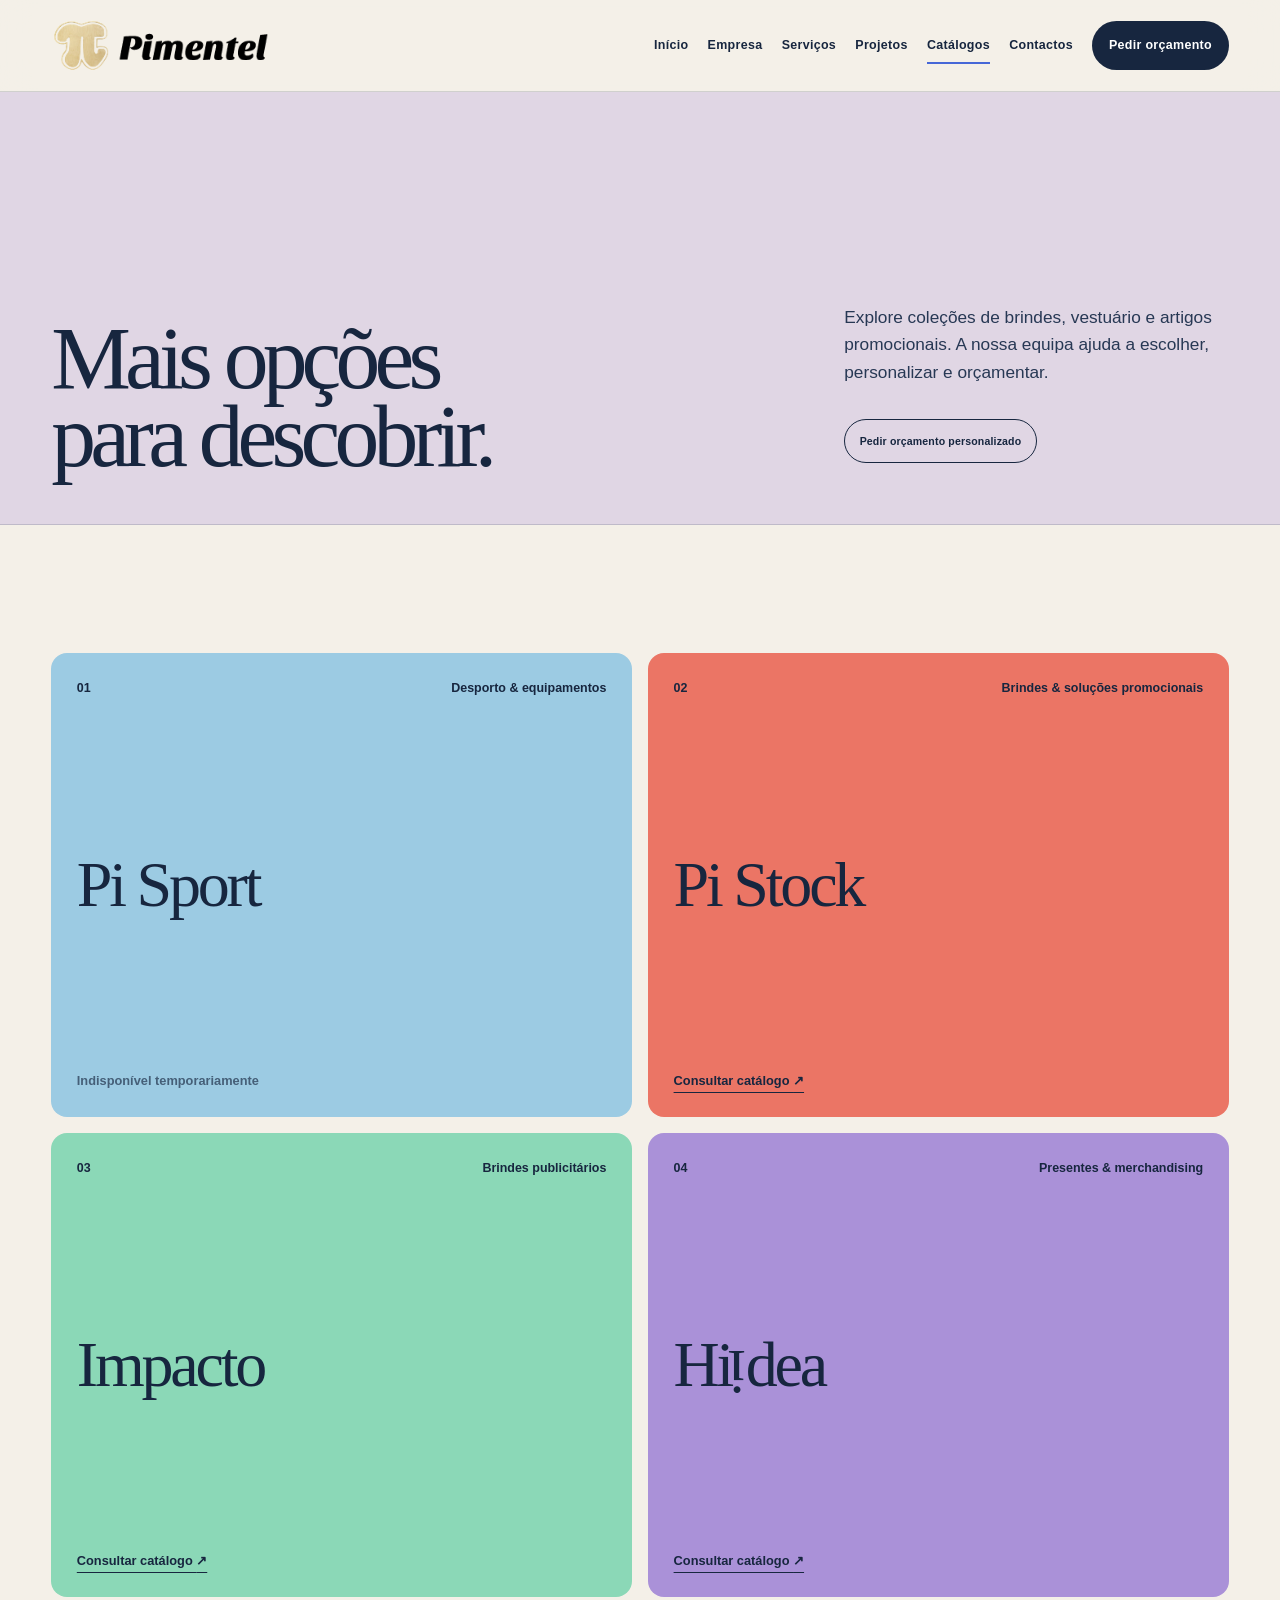
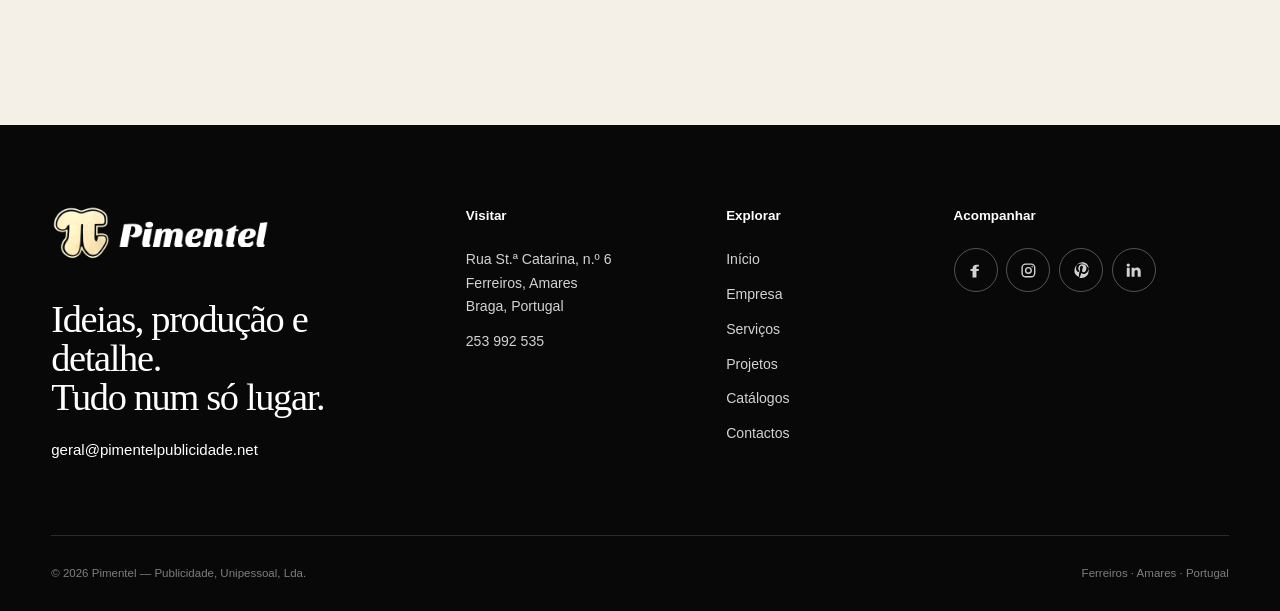
==== commit 8c46a8a3: "Update mobile spacing and Hiidea alignment" ====
--- a/catalogos/index.html
+++ b/catalogos/index.html
@@ -1,2 +1,2 @@
-<!DOCTYPE html><html lang="pt-PT"><head><meta name="robots" content="noindex,nofollow"><meta charset="UTF-8"><meta name="viewport" content="width=device-width"><meta name="description" content="Consulte os catálogos de brindes, equipamentos, presentes e soluções promocionais da Pimentel."><link rel="canonical" href="https://noxwebsitedev.github.io/catalogos/"><link rel="icon" type="image/png" href="/images/legacy/logoFinal.png"><meta name="theme-color" content="#f4f0e8"><meta property="og:type" content="website"><meta property="og:locale" content="pt_PT"><meta property="og:title" content="Catálogos — Pimentel"><meta property="og:description" content="Consulte os catálogos de brindes, equipamentos, presentes e soluções promocionais da Pimentel."><meta property="og:image" content="https://noxwebsitedev.github.io/images/legacy/slide1.jpg"><meta property="og:url" content="https://noxwebsitedev.github.io/catalogos/"><title>Catálogos — Pimentel</title><style>.catalog-hero-button[data-astro-cid-sshcmurw]{min-height:2.8rem;padding:.55rem .9rem;font-size:.66rem}.catalogs__grid[data-astro-cid-sshcmurw]{grid-template-columns:repeat(2,1fr);gap:1rem;display:grid}.catalog-card[data-astro-cid-sshcmurw]{border-radius:1rem;flex-direction:column;min-height:29rem;padding:1.6rem;display:flex}.catalog-card__top[data-astro-cid-sshcmurw]{letter-spacing:0;justify-content:space-between;gap:1rem;font-size:.78rem;font-weight:700;display:flex}.catalog-card__mark[data-astro-cid-sshcmurw]{align-items:center;gap:1.3rem;margin:auto 0;display:flex}.catalog-card__mark[data-astro-cid-sshcmurw] strong[data-astro-cid-sshcmurw]{font-family:var(--serif);letter-spacing:-.05em;font-size:clamp(2.5rem,5vw,5rem);font-weight:400;line-height:.85}.catalog-card__inverted-i[data-astro-cid-sshcmurw]{transform-origin:50%;display:inline-block;transform:rotate(180deg)}.catalog-card[data-astro-cid-sshcmurw] a[data-astro-cid-sshcmurw]{letter-spacing:0;text-underline-offset:.45rem;align-self:flex-start;font-size:.8rem;font-weight:700}.catalog-card[data-astro-cid-sshcmurw]>p[data-astro-cid-sshcmurw]{letter-spacing:0;opacity:.65;margin:0;font-size:.8rem;font-weight:700}.catalog-card--blue[data-astro-cid-sshcmurw]{background:var(--sky)}.catalog-card--coral[data-astro-cid-sshcmurw]{background:var(--coral)}.catalog-card--mint[data-astro-cid-sshcmurw]{background:var(--mint)}.catalog-card--violet[data-astro-cid-sshcmurw]{background:var(--violet)}@media (width<=700px){.catalogs__grid[data-astro-cid-sshcmurw]{grid-template-columns:1fr}.catalog-card[data-astro-cid-sshcmurw]{min-height:23rem}}
+<!DOCTYPE html><html lang="pt-PT"><head><meta name="robots" content="noindex,nofollow"><meta charset="UTF-8"><meta name="viewport" content="width=device-width"><meta name="description" content="Consulte os catálogos de brindes, equipamentos, presentes e soluções promocionais da Pimentel."><link rel="canonical" href="https://noxwebsitedev.github.io/catalogos/"><link rel="icon" type="image/png" href="/images/legacy/logoFinal.png"><meta name="theme-color" content="#f4f0e8"><meta property="og:type" content="website"><meta property="og:locale" content="pt_PT"><meta property="og:title" content="Catálogos — Pimentel"><meta property="og:description" content="Consulte os catálogos de brindes, equipamentos, presentes e soluções promocionais da Pimentel."><meta property="og:image" content="https://noxwebsitedev.github.io/images/legacy/slide1.jpg"><meta property="og:url" content="https://noxwebsitedev.github.io/catalogos/"><title>Catálogos — Pimentel</title><style>.catalog-hero-button[data-astro-cid-sshcmurw]{min-height:2.8rem;padding:.55rem .9rem;font-size:.66rem}.catalogs__grid[data-astro-cid-sshcmurw]{grid-template-columns:repeat(2,1fr);gap:1rem;display:grid}.catalog-card[data-astro-cid-sshcmurw]{border-radius:1rem;flex-direction:column;min-height:29rem;padding:1.6rem;display:flex}.catalog-card__top[data-astro-cid-sshcmurw]{letter-spacing:0;justify-content:space-between;gap:1rem;font-size:.78rem;font-weight:700;display:flex}.catalog-card__mark[data-astro-cid-sshcmurw]{align-items:center;gap:1.3rem;margin:auto 0;display:flex}.catalog-card__mark[data-astro-cid-sshcmurw] strong[data-astro-cid-sshcmurw]{font-family:var(--serif);letter-spacing:-.05em;font-size:clamp(2.5rem,5vw,5rem);font-weight:400;line-height:.85}.catalog-card__inverted-i[data-astro-cid-sshcmurw]{transform-origin:50%;display:inline-block;position:relative;top:.12em;transform:rotate(180deg)}.catalog-card[data-astro-cid-sshcmurw] a[data-astro-cid-sshcmurw]{letter-spacing:0;text-underline-offset:.45rem;align-self:flex-start;font-size:.8rem;font-weight:700}.catalog-card[data-astro-cid-sshcmurw]>p[data-astro-cid-sshcmurw]{letter-spacing:0;opacity:.65;margin:0;font-size:.8rem;font-weight:700}.catalog-card--blue[data-astro-cid-sshcmurw]{background:var(--sky)}.catalog-card--coral[data-astro-cid-sshcmurw]{background:var(--coral)}.catalog-card--mint[data-astro-cid-sshcmurw]{background:var(--mint)}.catalog-card--violet[data-astro-cid-sshcmurw]{background:var(--violet)}@media (width<=700px){.catalogs__grid[data-astro-cid-sshcmurw]{grid-template-columns:1fr}.catalog-card[data-astro-cid-sshcmurw]{min-height:23rem}}
 </style><link rel="stylesheet" href="/_astro/BaseLayout.BBPbG_9t.css"></head><body><a class="skip-link" href="#conteudo">Saltar para o conteúdo</a><header class="site-header" data-header data-astro-cid-nen7h5rs><div class="header-inner shell" data-astro-cid-nen7h5rs><a class="brand" href="/" aria-label="Pimentel — página inicial" data-astro-cid-f7espo7c><span class="brand__mark" aria-hidden="true" data-astro-cid-f7espo7c><img src="/images/legacy/logoFinal.png" alt="" width="278" height="68" data-astro-cid-f7espo7c></span><span class="brand__word" aria-hidden="true" data-astro-cid-f7espo7c><img src="/images/legacy/logoFinal.png" alt="" width="278" height="68" data-astro-cid-f7espo7c></span><span class="sr-only" data-astro-cid-f7espo7c>Pimentel</span></a><button class="menu-toggle" type="button" aria-expanded="false" aria-controls="primary-navigation" data-menu-toggle data-astro-cid-nen7h5rs><span class="sr-only" data-astro-cid-nen7h5rs>Abrir menu</span><span class="menu-toggle__line" data-astro-cid-nen7h5rs></span><span class="menu-toggle__line" data-astro-cid-nen7h5rs></span></button><nav class="primary-nav" id="primary-navigation" aria-label="Navegação principal" data-menu data-astro-cid-nen7h5rs><a href="/" data-astro-cid-nen7h5rs>Início</a><a href="/empresa/" data-astro-cid-nen7h5rs>Empresa</a><a href="/servicos/" data-astro-cid-nen7h5rs>Serviços</a><a href="/projetos/" data-astro-cid-nen7h5rs>Projetos</a><a class="active" href="/catalogos/" data-astro-cid-nen7h5rs>Catálogos</a><a href="/contactos/" data-astro-cid-nen7h5rs>Contactos</a><a class="nav-cta" href="/contactos/#pedido" data-astro-cid-nen7h5rs>Pedir orçamento</a></nav></div></header><script type="module">var e=document.querySelector(`[data-menu-toggle]`),t=document.querySelector(`[data-menu]`);e?.addEventListener(`click`,()=>{let n=e.getAttribute(`aria-expanded`)===`true`;e.setAttribute(`aria-expanded`,String(!n));let r=e.querySelector(`.sr-only`);r&&(r.textContent=n?`Abrir menu`:`Fechar menu`),t?.classList.toggle(`is-open`,!n),document.body.classList.toggle(`menu-open`,!n)});</script><main id="conteudo"><header class="page-hero page-hero--catalogs" data-astro-cid-sshcmurw><div class="shell page-hero__inner" data-astro-cid-sshcmurw><div data-astro-cid-sshcmurw><h1 class="display" data-astro-cid-sshcmurw>Mais opções para descobrir.</h1></div><div class="page-hero__side" data-astro-cid-sshcmurw><p data-astro-cid-sshcmurw>Explore coleções de brindes, vestuário e artigos promocionais. A nossa equipa ajuda a escolher, personalizar e orçamentar.</p><a class="button button--outline catalog-hero-button" href="/contactos/?area=Brindes%20e%20catálogos#pedido" data-astro-cid-sshcmurw>Pedir orçamento personalizado</a></div></div></header><section class="section catalogs" data-astro-cid-sshcmurw><div class="shell catalogs__grid" data-astro-cid-sshcmurw><article class="catalog-card catalog-card--blue" data-astro-cid-sshcmurw><div class="catalog-card__top" data-astro-cid-sshcmurw><span data-astro-cid-sshcmurw>01</span><span data-astro-cid-sshcmurw>Desporto &amp; equipamentos</span></div><div class="catalog-card__mark" data-astro-cid-sshcmurw><strong data-astro-cid-sshcmurw>Pi Sport</strong></div><p data-astro-cid-sshcmurw>Indisponível temporariamente</p></article><article class="catalog-card catalog-card--coral" data-astro-cid-sshcmurw><div class="catalog-card__top" data-astro-cid-sshcmurw><span data-astro-cid-sshcmurw>02</span><span data-astro-cid-sshcmurw>Brindes &amp; soluções promocionais</span></div><div class="catalog-card__mark" data-astro-cid-sshcmurw><strong data-astro-cid-sshcmurw>Pi Stock</strong></div><a href="https://online.fliphtml5.com/hgeid/cat_impacto_2026_2_PTES/#p=1" target="_blank" rel="noreferrer" data-astro-cid-sshcmurw>Consultar catálogo <span aria-hidden="true" data-astro-cid-sshcmurw>↗</span></a></article><article class="catalog-card catalog-card--mint" data-astro-cid-sshcmurw><div class="catalog-card__top" data-astro-cid-sshcmurw><span data-astro-cid-sshcmurw>03</span><span data-astro-cid-sshcmurw>Brindes publicitários</span></div><div class="catalog-card__mark" data-astro-cid-sshcmurw><strong data-astro-cid-sshcmurw>Impacto</strong></div><a href="https://pimentelpublicidade.impactogift.com/" target="_blank" rel="noreferrer" data-astro-cid-sshcmurw>Consultar catálogo <span aria-hidden="true" data-astro-cid-sshcmurw>↗</span></a></article><article class="catalog-card catalog-card--violet" data-astro-cid-sshcmurw><div class="catalog-card__top" data-astro-cid-sshcmurw><span data-astro-cid-sshcmurw>04</span><span data-astro-cid-sshcmurw>Presentes &amp; merchandising</span></div><div class="catalog-card__mark" data-astro-cid-sshcmurw><strong data-astro-cid-sshcmurw>Hi<span class="catalog-card__inverted-i" data-astro-cid-sshcmurw>i</span>dea</strong></div><a href="https://pimentelpublicidade.hideagifts.com/pt/catalogo/" target="_blank" rel="noreferrer" data-astro-cid-sshcmurw>Consultar catálogo <span aria-hidden="true" data-astro-cid-sshcmurw>↗</span></a></article></div></section></main><footer class="site-footer" data-astro-cid-jo6i4kqk><div class="shell footer-main" data-astro-cid-jo6i4kqk><div class="footer-intro" data-astro-cid-jo6i4kqk><a class="brand brand--light" href="/" aria-label="Pimentel — página inicial" data-astro-cid-f7espo7c><span class="brand__mark" aria-hidden="true" data-astro-cid-f7espo7c><img src="/images/legacy/logoFinal.png" alt="" width="278" height="68" data-astro-cid-f7espo7c></span><span class="brand__word" aria-hidden="true" data-astro-cid-f7espo7c><img src="/images/legacy/logoFinal.png" alt="" width="278" height="68" data-astro-cid-f7espo7c></span><span class="sr-only" data-astro-cid-f7espo7c>Pimentel</span></a><p data-astro-cid-jo6i4kqk>Ideias, produção e detalhe.<br data-astro-cid-jo6i4kqk>Tudo num só lugar.</p><a class="footer-email" href="mailto:geral@pimentelpublicidade.net" data-astro-cid-jo6i4kqk>geral@pimentelpublicidade.net</a></div><div class="footer-column" data-astro-cid-jo6i4kqk><p class="footer-label" data-astro-cid-jo6i4kqk>Visitar</p><p data-astro-cid-jo6i4kqk>Rua St.ª Catarina, n.º 6<br data-astro-cid-jo6i4kqk>Ferreiros, Amares<br data-astro-cid-jo6i4kqk>Braga, Portugal</p><a href="tel:+351253992535" data-astro-cid-jo6i4kqk>253 992 535</a></div><div class="footer-column" data-astro-cid-jo6i4kqk><p class="footer-label" data-astro-cid-jo6i4kqk>Explorar</p><a href="/" data-astro-cid-jo6i4kqk>Início</a><a href="/empresa/" data-astro-cid-jo6i4kqk>Empresa</a><a href="/servicos/" data-astro-cid-jo6i4kqk>Serviços</a><a href="/projetos/" data-astro-cid-jo6i4kqk>Projetos</a><a href="/catalogos/" data-astro-cid-jo6i4kqk>Catálogos</a><a href="/contactos/" data-astro-cid-jo6i4kqk>Contactos</a></div><div class="footer-column footer-socials" data-astro-cid-jo6i4kqk><p class="footer-label" data-astro-cid-jo6i4kqk>Acompanhar</p><div class="footer-social-list" data-astro-cid-jo6i4kqk><a href="https://www.facebook.com/pimentel.everything.everywhere/" target="_blank" rel="noreferrer" aria-label="Facebook" title="Facebook" data-network="facebook" data-astro-cid-jo6i4kqk><svg viewBox="0 0 24 24" aria-hidden="true" data-astro-cid-g5kwm3ld><path d="M13.5 22v-9h3l.5-3h-3.5V8.1c0-.9.3-1.6 1.5-1.6H17V4c-.4-.1-1.8-.2-3.4-.2-3.4 0-5.7 2-5.7 5.8V10H5v3h2.9v9h5.6Z" data-astro-cid-g5kwm3ld></path></svg></a><a href="https://www.instagram.com/pimentel_everything.everywhere/" target="_blank" rel="noreferrer" aria-label="Instagram" title="Instagram" data-network="instagram" data-astro-cid-jo6i4kqk><svg viewBox="0 0 24 24" aria-hidden="true" data-astro-cid-g5kwm3ld><rect x="3" y="3" width="18" height="18" rx="5" fill="none" stroke="currentColor" stroke-width="2" data-astro-cid-g5kwm3ld></rect><circle cx="12" cy="12" r="4" fill="none" stroke="currentColor" stroke-width="2" data-astro-cid-g5kwm3ld></circle><circle cx="17.4" cy="6.7" r="1.15" data-astro-cid-g5kwm3ld></circle></svg></a><a href="https://www.pinterest.com/pimentel_" target="_blank" rel="noreferrer" aria-label="Pinterest" title="Pinterest" data-network="pinterest" data-astro-cid-jo6i4kqk><svg viewBox="0 0 24 24" aria-hidden="true" data-astro-cid-g5kwm3ld><path d="M12 2a10 10 0 0 0-3.6 19.3c-.1-1.6 0-3.4.4-5.1l1.3-5.4s-.3-.8-.3-2c0-1.9 1.1-3.3 2.5-3.3 1.2 0 1.8.9 1.8 2 0 1.2-.8 3-1.1 4.6-.3 1.4.7 2.5 2 2.5 2.4 0 4.2-2.5 4.2-6.1 0-3.2-2.3-5.4-5.6-5.4-3.8 0-6.1 2.9-6.1 5.8 0 1.2.4 2.4 1 3 .1.1.1.3.1.5l-.4 1.5c-.1.5-.5.6-.9.4-1.8-.8-2.9-3.3-2.9-5.4 0-4.4 3.2-8.4 9.2-8.4 4.8 0 8.6 3.4 8.6 8 0 4.8-3 8.6-7.2 8.6-1.4 0-2.7-.7-3.2-1.6l-.9 3.3c-.3 1.2-1.2 2.7-1.8 3.6.9.3 1.9.5 2.9.5A10 10 0 0 0 12 2Z" data-astro-cid-g5kwm3ld></path></svg></a><a href="https://www.linkedin.com/company/pimentel" target="_blank" rel="noreferrer" aria-label="LinkedIn" title="LinkedIn" data-network="linkedin" data-astro-cid-jo6i4kqk><svg viewBox="0 0 24 24" aria-hidden="true" data-astro-cid-g5kwm3ld><path d="M5.3 8.2H1.1V21h4.2V8.2ZM3.2 2A2.4 2.4 0 1 0 3.2 6.8 2.4 2.4 0 0 0 3.2 2ZM21 13.7c0-3.9-2.1-5.8-4.9-5.8a4.3 4.3 0 0 0-3.9 2.1V8.2H8V21h4.2v-6.3c0-1.7.3-3.3 2.4-3.3 2 0 2.1 1.9 2.1 3.4V21H21v-7.3Z" data-astro-cid-g5kwm3ld></path></svg></a></div></div></div><div class="shell footer-bottom" data-astro-cid-jo6i4kqk><span data-astro-cid-jo6i4kqk>© 2026 Pimentel — Publicidade, Unipessoal, Lda.</span><span data-astro-cid-jo6i4kqk>Ferreiros · Amares · Portugal</span></div></footer><script type="module">var e=window.matchMedia(`(max-width: 1080px)`);document.addEventListener(`click`,t=>{if(!e.matches||t.defaultPrevented||t.detail===0||t.button!==0||t.metaKey||t.ctrlKey||t.shiftKey||t.altKey)return;let n=t.target instanceof Element?t.target.closest(`a.service-row, a.button, a.nav-cta, a.project-tile, a.text-link, .primary-nav a, .footer-column a, .social-list a, .footer-social-list a, button.button`):null;if(!(n instanceof HTMLElement)||(n.classList.add(`is-pressed`),window.setTimeout(()=>n.classList.remove(`is-pressed`),1200),!(n instanceof HTMLAnchorElement)||n.hasAttribute(`download`)))return;let r=new URL(n.href).origin===window.location.origin,i=n.matches(`.social-list a, .footer-social-list a`);(r||i)&&(t.preventDefault(),n.dataset.tapPending!==`true`&&(n.dataset.tapPending=`true`,window.setTimeout(()=>window.location.assign(n.href),1200)))});</script></body></html>
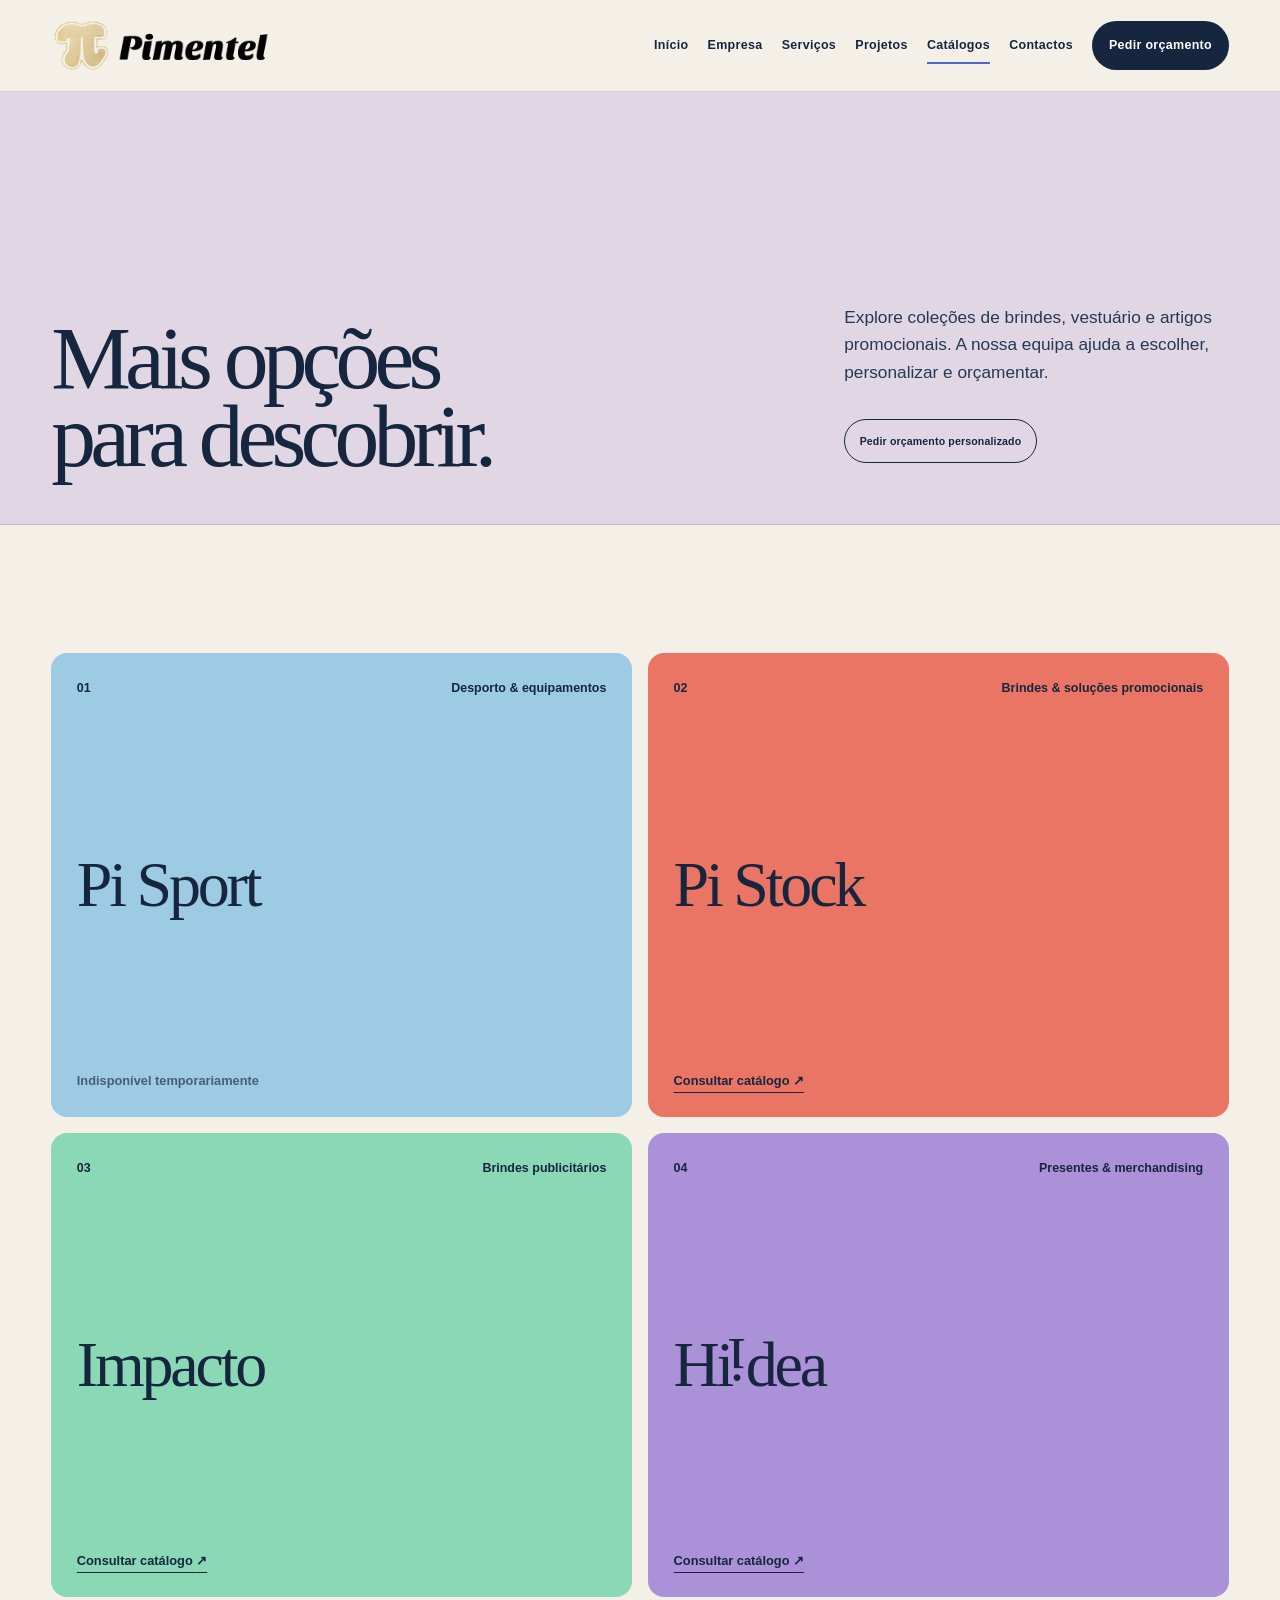
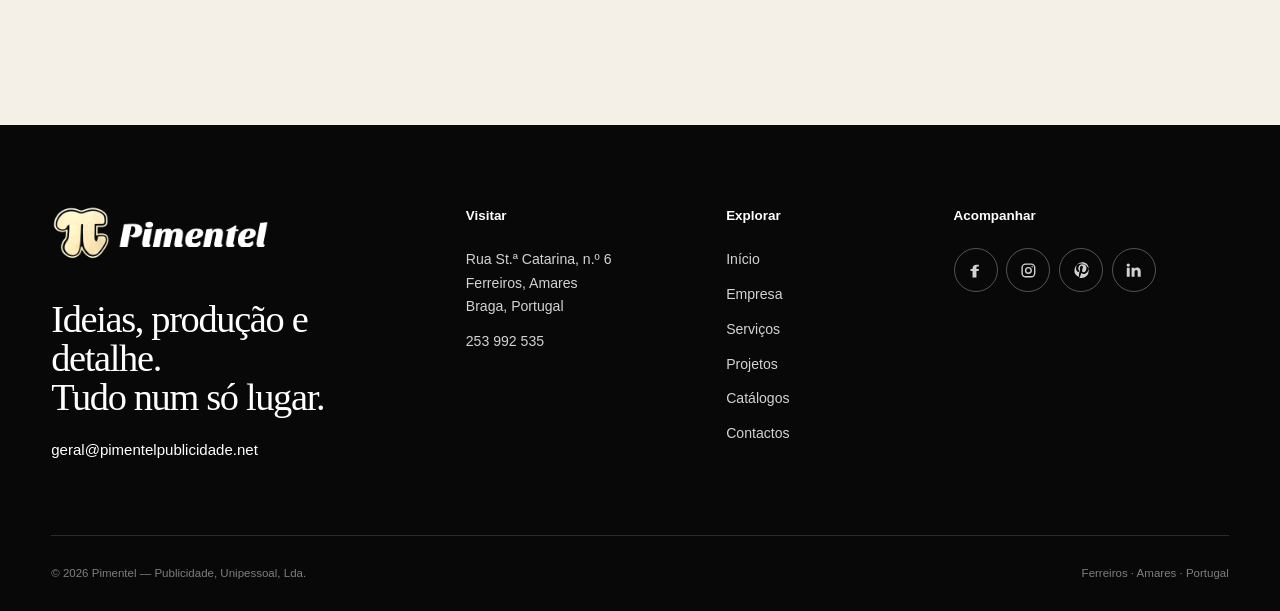
==== commit 39cd47c5: "Align Hiidea catalog letter" ====
--- a/catalogos/index.html
+++ b/catalogos/index.html
@@ -1,2 +1,2 @@
-<!DOCTYPE html><html lang="pt-PT"><head><meta name="robots" content="noindex,nofollow"><meta charset="UTF-8"><meta name="viewport" content="width=device-width"><meta name="description" content="Consulte os catálogos de brindes, equipamentos, presentes e soluções promocionais da Pimentel."><link rel="canonical" href="https://noxwebsitedev.github.io/catalogos/"><link rel="icon" type="image/png" href="/images/legacy/logoFinal.png"><meta name="theme-color" content="#f4f0e8"><meta property="og:type" content="website"><meta property="og:locale" content="pt_PT"><meta property="og:title" content="Catálogos — Pimentel"><meta property="og:description" content="Consulte os catálogos de brindes, equipamentos, presentes e soluções promocionais da Pimentel."><meta property="og:image" content="https://noxwebsitedev.github.io/images/legacy/slide1.jpg"><meta property="og:url" content="https://noxwebsitedev.github.io/catalogos/"><title>Catálogos — Pimentel</title><style>.catalog-hero-button[data-astro-cid-sshcmurw]{min-height:2.8rem;padding:.55rem .9rem;font-size:.66rem}.catalogs__grid[data-astro-cid-sshcmurw]{grid-template-columns:repeat(2,1fr);gap:1rem;display:grid}.catalog-card[data-astro-cid-sshcmurw]{border-radius:1rem;flex-direction:column;min-height:29rem;padding:1.6rem;display:flex}.catalog-card__top[data-astro-cid-sshcmurw]{letter-spacing:0;justify-content:space-between;gap:1rem;font-size:.78rem;font-weight:700;display:flex}.catalog-card__mark[data-astro-cid-sshcmurw]{align-items:center;gap:1.3rem;margin:auto 0;display:flex}.catalog-card__mark[data-astro-cid-sshcmurw] strong[data-astro-cid-sshcmurw]{font-family:var(--serif);letter-spacing:-.05em;font-size:clamp(2.5rem,5vw,5rem);font-weight:400;line-height:.85}.catalog-card__inverted-i[data-astro-cid-sshcmurw]{transform-origin:50%;display:inline-block;position:relative;top:.12em;transform:rotate(180deg)}.catalog-card[data-astro-cid-sshcmurw] a[data-astro-cid-sshcmurw]{letter-spacing:0;text-underline-offset:.45rem;align-self:flex-start;font-size:.8rem;font-weight:700}.catalog-card[data-astro-cid-sshcmurw]>p[data-astro-cid-sshcmurw]{letter-spacing:0;opacity:.65;margin:0;font-size:.8rem;font-weight:700}.catalog-card--blue[data-astro-cid-sshcmurw]{background:var(--sky)}.catalog-card--coral[data-astro-cid-sshcmurw]{background:var(--coral)}.catalog-card--mint[data-astro-cid-sshcmurw]{background:var(--mint)}.catalog-card--violet[data-astro-cid-sshcmurw]{background:var(--violet)}@media (width<=700px){.catalogs__grid[data-astro-cid-sshcmurw]{grid-template-columns:1fr}.catalog-card[data-astro-cid-sshcmurw]{min-height:23rem}}
+<!DOCTYPE html><html lang="pt-PT"><head><meta name="robots" content="noindex,nofollow"><meta charset="UTF-8"><meta name="viewport" content="width=device-width"><meta name="description" content="Consulte os catálogos de brindes, equipamentos, presentes e soluções promocionais da Pimentel."><link rel="canonical" href="https://noxwebsitedev.github.io/catalogos/"><link rel="icon" type="image/png" href="/images/legacy/logoFinal.png"><meta name="theme-color" content="#f4f0e8"><meta property="og:type" content="website"><meta property="og:locale" content="pt_PT"><meta property="og:title" content="Catálogos — Pimentel"><meta property="og:description" content="Consulte os catálogos de brindes, equipamentos, presentes e soluções promocionais da Pimentel."><meta property="og:image" content="https://noxwebsitedev.github.io/images/legacy/slide1.jpg"><meta property="og:url" content="https://noxwebsitedev.github.io/catalogos/"><title>Catálogos — Pimentel</title><style>.catalog-hero-button[data-astro-cid-sshcmurw]{min-height:2.8rem;padding:.55rem .9rem;font-size:.66rem}.catalogs__grid[data-astro-cid-sshcmurw]{grid-template-columns:repeat(2,1fr);gap:1rem;display:grid}.catalog-card[data-astro-cid-sshcmurw]{border-radius:1rem;flex-direction:column;min-height:29rem;padding:1.6rem;display:flex}.catalog-card__top[data-astro-cid-sshcmurw]{letter-spacing:0;justify-content:space-between;gap:1rem;font-size:.78rem;font-weight:700;display:flex}.catalog-card__mark[data-astro-cid-sshcmurw]{align-items:center;gap:1.3rem;margin:auto 0;display:flex}.catalog-card__mark[data-astro-cid-sshcmurw] strong[data-astro-cid-sshcmurw]{font-family:var(--serif);letter-spacing:-.05em;font-size:clamp(2.5rem,5vw,5rem);font-weight:400;line-height:.85}.catalog-card__inverted-i[data-astro-cid-sshcmurw]{transform-origin:50%;display:inline-block;position:relative;top:-.07em;transform:rotate(180deg)}.catalog-card[data-astro-cid-sshcmurw] a[data-astro-cid-sshcmurw]{letter-spacing:0;text-underline-offset:.45rem;align-self:flex-start;font-size:.8rem;font-weight:700}.catalog-card[data-astro-cid-sshcmurw]>p[data-astro-cid-sshcmurw]{letter-spacing:0;opacity:.65;margin:0;font-size:.8rem;font-weight:700}.catalog-card--blue[data-astro-cid-sshcmurw]{background:var(--sky)}.catalog-card--coral[data-astro-cid-sshcmurw]{background:var(--coral)}.catalog-card--mint[data-astro-cid-sshcmurw]{background:var(--mint)}.catalog-card--violet[data-astro-cid-sshcmurw]{background:var(--violet)}@media (width<=700px){.catalogs__grid[data-astro-cid-sshcmurw]{grid-template-columns:1fr}.catalog-card[data-astro-cid-sshcmurw]{min-height:23rem}}
 </style><link rel="stylesheet" href="/_astro/BaseLayout.BBPbG_9t.css"></head><body><a class="skip-link" href="#conteudo">Saltar para o conteúdo</a><header class="site-header" data-header data-astro-cid-nen7h5rs><div class="header-inner shell" data-astro-cid-nen7h5rs><a class="brand" href="/" aria-label="Pimentel — página inicial" data-astro-cid-f7espo7c><span class="brand__mark" aria-hidden="true" data-astro-cid-f7espo7c><img src="/images/legacy/logoFinal.png" alt="" width="278" height="68" data-astro-cid-f7espo7c></span><span class="brand__word" aria-hidden="true" data-astro-cid-f7espo7c><img src="/images/legacy/logoFinal.png" alt="" width="278" height="68" data-astro-cid-f7espo7c></span><span class="sr-only" data-astro-cid-f7espo7c>Pimentel</span></a><button class="menu-toggle" type="button" aria-expanded="false" aria-controls="primary-navigation" data-menu-toggle data-astro-cid-nen7h5rs><span class="sr-only" data-astro-cid-nen7h5rs>Abrir menu</span><span class="menu-toggle__line" data-astro-cid-nen7h5rs></span><span class="menu-toggle__line" data-astro-cid-nen7h5rs></span></button><nav class="primary-nav" id="primary-navigation" aria-label="Navegação principal" data-menu data-astro-cid-nen7h5rs><a href="/" data-astro-cid-nen7h5rs>Início</a><a href="/empresa/" data-astro-cid-nen7h5rs>Empresa</a><a href="/servicos/" data-astro-cid-nen7h5rs>Serviços</a><a href="/projetos/" data-astro-cid-nen7h5rs>Projetos</a><a class="active" href="/catalogos/" data-astro-cid-nen7h5rs>Catálogos</a><a href="/contactos/" data-astro-cid-nen7h5rs>Contactos</a><a class="nav-cta" href="/contactos/#pedido" data-astro-cid-nen7h5rs>Pedir orçamento</a></nav></div></header><script type="module">var e=document.querySelector(`[data-menu-toggle]`),t=document.querySelector(`[data-menu]`);e?.addEventListener(`click`,()=>{let n=e.getAttribute(`aria-expanded`)===`true`;e.setAttribute(`aria-expanded`,String(!n));let r=e.querySelector(`.sr-only`);r&&(r.textContent=n?`Abrir menu`:`Fechar menu`),t?.classList.toggle(`is-open`,!n),document.body.classList.toggle(`menu-open`,!n)});</script><main id="conteudo"><header class="page-hero page-hero--catalogs" data-astro-cid-sshcmurw><div class="shell page-hero__inner" data-astro-cid-sshcmurw><div data-astro-cid-sshcmurw><h1 class="display" data-astro-cid-sshcmurw>Mais opções para descobrir.</h1></div><div class="page-hero__side" data-astro-cid-sshcmurw><p data-astro-cid-sshcmurw>Explore coleções de brindes, vestuário e artigos promocionais. A nossa equipa ajuda a escolher, personalizar e orçamentar.</p><a class="button button--outline catalog-hero-button" href="/contactos/?area=Brindes%20e%20catálogos#pedido" data-astro-cid-sshcmurw>Pedir orçamento personalizado</a></div></div></header><section class="section catalogs" data-astro-cid-sshcmurw><div class="shell catalogs__grid" data-astro-cid-sshcmurw><article class="catalog-card catalog-card--blue" data-astro-cid-sshcmurw><div class="catalog-card__top" data-astro-cid-sshcmurw><span data-astro-cid-sshcmurw>01</span><span data-astro-cid-sshcmurw>Desporto &amp; equipamentos</span></div><div class="catalog-card__mark" data-astro-cid-sshcmurw><strong data-astro-cid-sshcmurw>Pi Sport</strong></div><p data-astro-cid-sshcmurw>Indisponível temporariamente</p></article><article class="catalog-card catalog-card--coral" data-astro-cid-sshcmurw><div class="catalog-card__top" data-astro-cid-sshcmurw><span data-astro-cid-sshcmurw>02</span><span data-astro-cid-sshcmurw>Brindes &amp; soluções promocionais</span></div><div class="catalog-card__mark" data-astro-cid-sshcmurw><strong data-astro-cid-sshcmurw>Pi Stock</strong></div><a href="https://online.fliphtml5.com/hgeid/cat_impacto_2026_2_PTES/#p=1" target="_blank" rel="noreferrer" data-astro-cid-sshcmurw>Consultar catálogo <span aria-hidden="true" data-astro-cid-sshcmurw>↗</span></a></article><article class="catalog-card catalog-card--mint" data-astro-cid-sshcmurw><div class="catalog-card__top" data-astro-cid-sshcmurw><span data-astro-cid-sshcmurw>03</span><span data-astro-cid-sshcmurw>Brindes publicitários</span></div><div class="catalog-card__mark" data-astro-cid-sshcmurw><strong data-astro-cid-sshcmurw>Impacto</strong></div><a href="https://pimentelpublicidade.impactogift.com/" target="_blank" rel="noreferrer" data-astro-cid-sshcmurw>Consultar catálogo <span aria-hidden="true" data-astro-cid-sshcmurw>↗</span></a></article><article class="catalog-card catalog-card--violet" data-astro-cid-sshcmurw><div class="catalog-card__top" data-astro-cid-sshcmurw><span data-astro-cid-sshcmurw>04</span><span data-astro-cid-sshcmurw>Presentes &amp; merchandising</span></div><div class="catalog-card__mark" data-astro-cid-sshcmurw><strong data-astro-cid-sshcmurw>Hi<span class="catalog-card__inverted-i" data-astro-cid-sshcmurw>i</span>dea</strong></div><a href="https://pimentelpublicidade.hideagifts.com/pt/catalogo/" target="_blank" rel="noreferrer" data-astro-cid-sshcmurw>Consultar catálogo <span aria-hidden="true" data-astro-cid-sshcmurw>↗</span></a></article></div></section></main><footer class="site-footer" data-astro-cid-jo6i4kqk><div class="shell footer-main" data-astro-cid-jo6i4kqk><div class="footer-intro" data-astro-cid-jo6i4kqk><a class="brand brand--light" href="/" aria-label="Pimentel — página inicial" data-astro-cid-f7espo7c><span class="brand__mark" aria-hidden="true" data-astro-cid-f7espo7c><img src="/images/legacy/logoFinal.png" alt="" width="278" height="68" data-astro-cid-f7espo7c></span><span class="brand__word" aria-hidden="true" data-astro-cid-f7espo7c><img src="/images/legacy/logoFinal.png" alt="" width="278" height="68" data-astro-cid-f7espo7c></span><span class="sr-only" data-astro-cid-f7espo7c>Pimentel</span></a><p data-astro-cid-jo6i4kqk>Ideias, produção e detalhe.<br data-astro-cid-jo6i4kqk>Tudo num só lugar.</p><a class="footer-email" href="mailto:geral@pimentelpublicidade.net" data-astro-cid-jo6i4kqk>geral@pimentelpublicidade.net</a></div><div class="footer-column" data-astro-cid-jo6i4kqk><p class="footer-label" data-astro-cid-jo6i4kqk>Visitar</p><p data-astro-cid-jo6i4kqk>Rua St.ª Catarina, n.º 6<br data-astro-cid-jo6i4kqk>Ferreiros, Amares<br data-astro-cid-jo6i4kqk>Braga, Portugal</p><a href="tel:+351253992535" data-astro-cid-jo6i4kqk>253 992 535</a></div><div class="footer-column" data-astro-cid-jo6i4kqk><p class="footer-label" data-astro-cid-jo6i4kqk>Explorar</p><a href="/" data-astro-cid-jo6i4kqk>Início</a><a href="/empresa/" data-astro-cid-jo6i4kqk>Empresa</a><a href="/servicos/" data-astro-cid-jo6i4kqk>Serviços</a><a href="/projetos/" data-astro-cid-jo6i4kqk>Projetos</a><a href="/catalogos/" data-astro-cid-jo6i4kqk>Catálogos</a><a href="/contactos/" data-astro-cid-jo6i4kqk>Contactos</a></div><div class="footer-column footer-socials" data-astro-cid-jo6i4kqk><p class="footer-label" data-astro-cid-jo6i4kqk>Acompanhar</p><div class="footer-social-list" data-astro-cid-jo6i4kqk><a href="https://www.facebook.com/pimentel.everything.everywhere/" target="_blank" rel="noreferrer" aria-label="Facebook" title="Facebook" data-network="facebook" data-astro-cid-jo6i4kqk><svg viewBox="0 0 24 24" aria-hidden="true" data-astro-cid-g5kwm3ld><path d="M13.5 22v-9h3l.5-3h-3.5V8.1c0-.9.3-1.6 1.5-1.6H17V4c-.4-.1-1.8-.2-3.4-.2-3.4 0-5.7 2-5.7 5.8V10H5v3h2.9v9h5.6Z" data-astro-cid-g5kwm3ld></path></svg></a><a href="https://www.instagram.com/pimentel_everything.everywhere/" target="_blank" rel="noreferrer" aria-label="Instagram" title="Instagram" data-network="instagram" data-astro-cid-jo6i4kqk><svg viewBox="0 0 24 24" aria-hidden="true" data-astro-cid-g5kwm3ld><rect x="3" y="3" width="18" height="18" rx="5" fill="none" stroke="currentColor" stroke-width="2" data-astro-cid-g5kwm3ld></rect><circle cx="12" cy="12" r="4" fill="none" stroke="currentColor" stroke-width="2" data-astro-cid-g5kwm3ld></circle><circle cx="17.4" cy="6.7" r="1.15" data-astro-cid-g5kwm3ld></circle></svg></a><a href="https://www.pinterest.com/pimentel_" target="_blank" rel="noreferrer" aria-label="Pinterest" title="Pinterest" data-network="pinterest" data-astro-cid-jo6i4kqk><svg viewBox="0 0 24 24" aria-hidden="true" data-astro-cid-g5kwm3ld><path d="M12 2a10 10 0 0 0-3.6 19.3c-.1-1.6 0-3.4.4-5.1l1.3-5.4s-.3-.8-.3-2c0-1.9 1.1-3.3 2.5-3.3 1.2 0 1.8.9 1.8 2 0 1.2-.8 3-1.1 4.6-.3 1.4.7 2.5 2 2.5 2.4 0 4.2-2.5 4.2-6.1 0-3.2-2.3-5.4-5.6-5.4-3.8 0-6.1 2.9-6.1 5.8 0 1.2.4 2.4 1 3 .1.1.1.3.1.5l-.4 1.5c-.1.5-.5.6-.9.4-1.8-.8-2.9-3.3-2.9-5.4 0-4.4 3.2-8.4 9.2-8.4 4.8 0 8.6 3.4 8.6 8 0 4.8-3 8.6-7.2 8.6-1.4 0-2.7-.7-3.2-1.6l-.9 3.3c-.3 1.2-1.2 2.7-1.8 3.6.9.3 1.9.5 2.9.5A10 10 0 0 0 12 2Z" data-astro-cid-g5kwm3ld></path></svg></a><a href="https://www.linkedin.com/company/pimentel" target="_blank" rel="noreferrer" aria-label="LinkedIn" title="LinkedIn" data-network="linkedin" data-astro-cid-jo6i4kqk><svg viewBox="0 0 24 24" aria-hidden="true" data-astro-cid-g5kwm3ld><path d="M5.3 8.2H1.1V21h4.2V8.2ZM3.2 2A2.4 2.4 0 1 0 3.2 6.8 2.4 2.4 0 0 0 3.2 2ZM21 13.7c0-3.9-2.1-5.8-4.9-5.8a4.3 4.3 0 0 0-3.9 2.1V8.2H8V21h4.2v-6.3c0-1.7.3-3.3 2.4-3.3 2 0 2.1 1.9 2.1 3.4V21H21v-7.3Z" data-astro-cid-g5kwm3ld></path></svg></a></div></div></div><div class="shell footer-bottom" data-astro-cid-jo6i4kqk><span data-astro-cid-jo6i4kqk>© 2026 Pimentel — Publicidade, Unipessoal, Lda.</span><span data-astro-cid-jo6i4kqk>Ferreiros · Amares · Portugal</span></div></footer><script type="module">var e=window.matchMedia(`(max-width: 1080px)`);document.addEventListener(`click`,t=>{if(!e.matches||t.defaultPrevented||t.detail===0||t.button!==0||t.metaKey||t.ctrlKey||t.shiftKey||t.altKey)return;let n=t.target instanceof Element?t.target.closest(`a.service-row, a.button, a.nav-cta, a.project-tile, a.text-link, .primary-nav a, .footer-column a, .social-list a, .footer-social-list a, button.button`):null;if(!(n instanceof HTMLElement)||(n.classList.add(`is-pressed`),window.setTimeout(()=>n.classList.remove(`is-pressed`),1200),!(n instanceof HTMLAnchorElement)||n.hasAttribute(`download`)))return;let r=new URL(n.href).origin===window.location.origin,i=n.matches(`.social-list a, .footer-social-list a`);(r||i)&&(t.preventDefault(),n.dataset.tapPending!==`true`&&(n.dataset.tapPending=`true`,window.setTimeout(()=>window.location.assign(n.href),1200)))});</script></body></html>
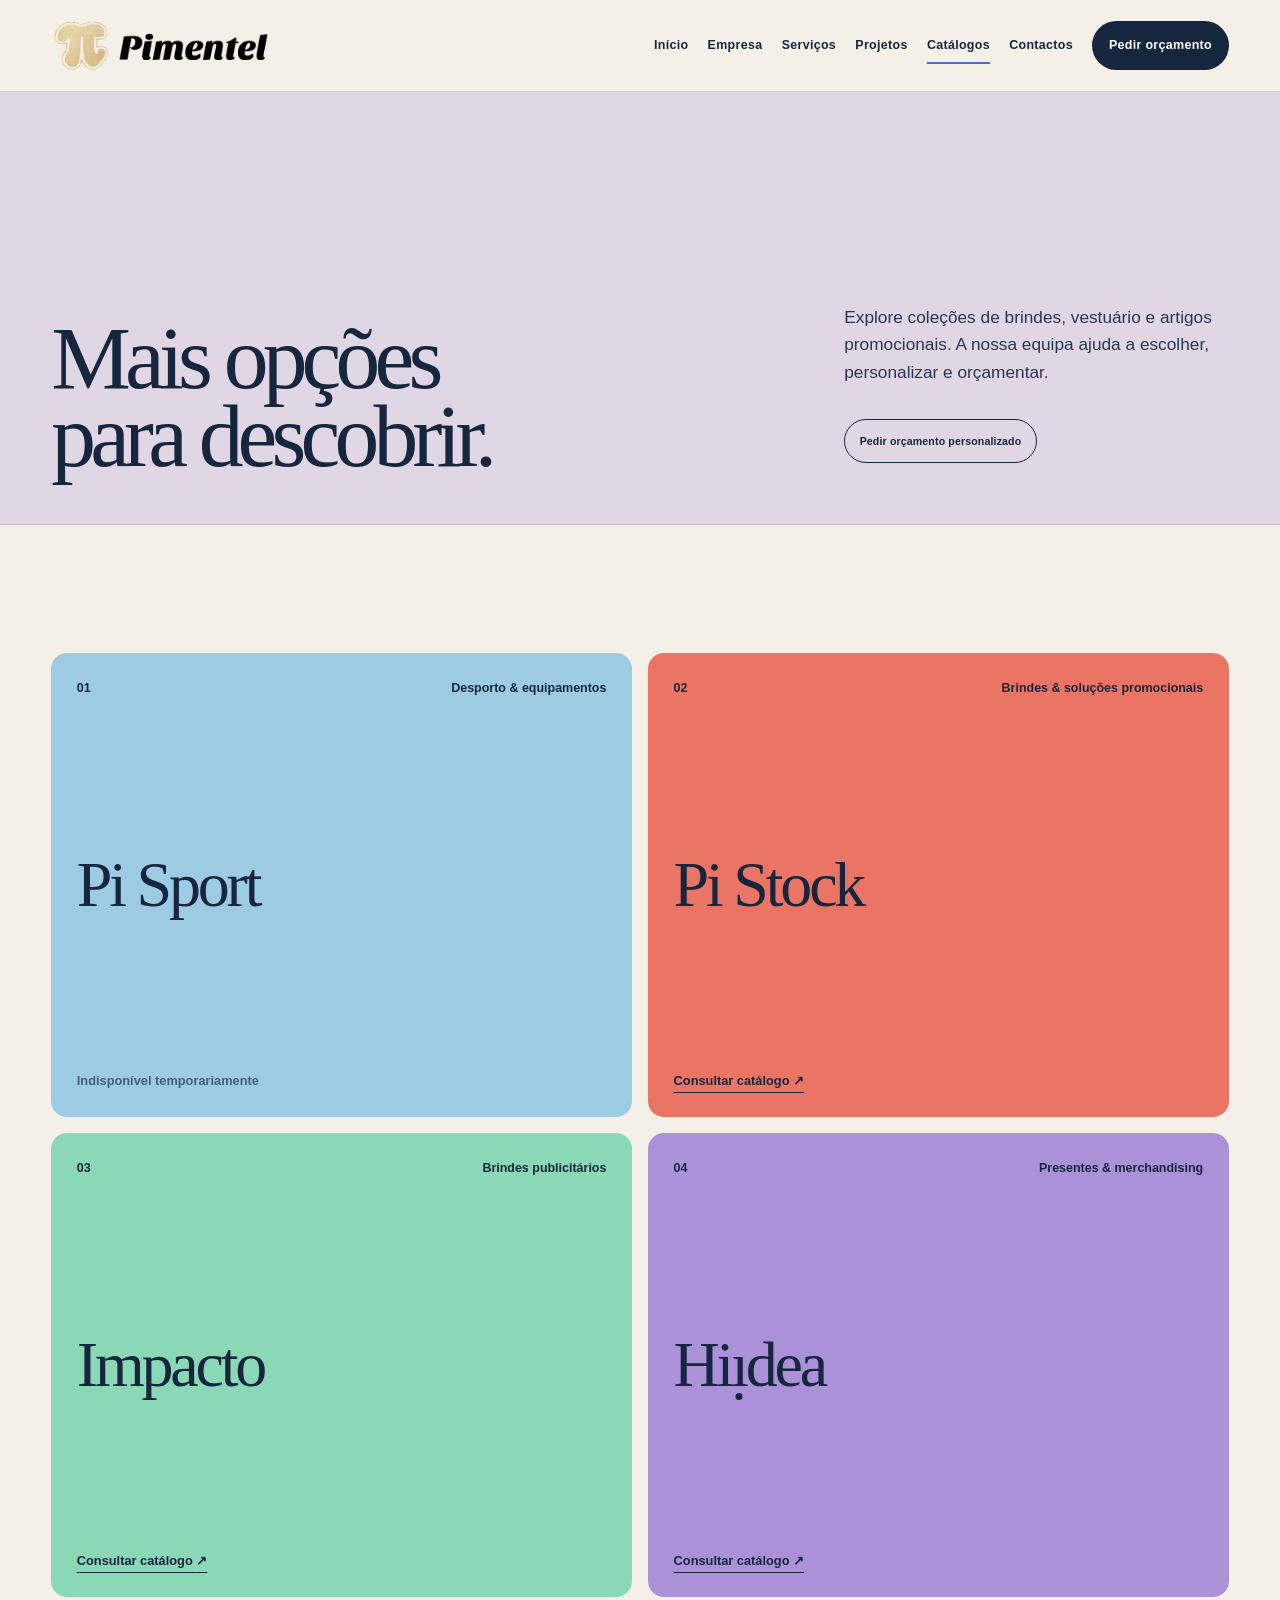
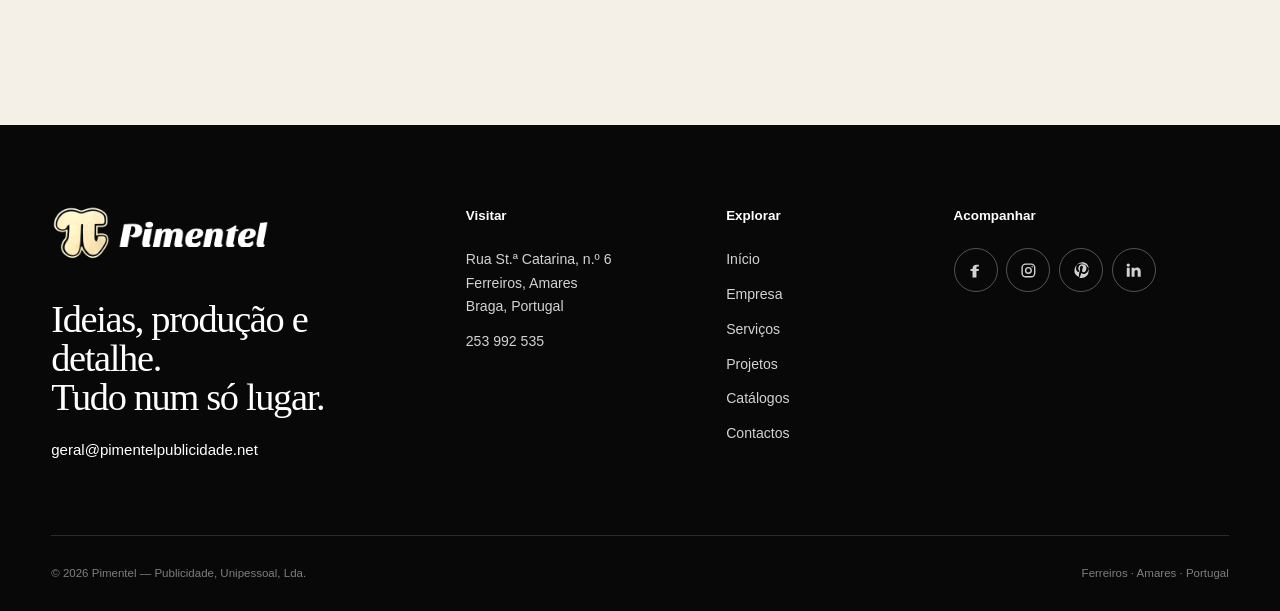
==== commit 64417000: "Correct Hiidea inverted letter" ====
--- a/catalogos/index.html
+++ b/catalogos/index.html
@@ -1,2 +1,2 @@
-<!DOCTYPE html><html lang="pt-PT"><head><meta name="robots" content="noindex,nofollow"><meta charset="UTF-8"><meta name="viewport" content="width=device-width"><meta name="description" content="Consulte os catálogos de brindes, equipamentos, presentes e soluções promocionais da Pimentel."><link rel="canonical" href="https://noxwebsitedev.github.io/catalogos/"><link rel="icon" type="image/png" href="/images/legacy/logoFinal.png"><meta name="theme-color" content="#f4f0e8"><meta property="og:type" content="website"><meta property="og:locale" content="pt_PT"><meta property="og:title" content="Catálogos — Pimentel"><meta property="og:description" content="Consulte os catálogos de brindes, equipamentos, presentes e soluções promocionais da Pimentel."><meta property="og:image" content="https://noxwebsitedev.github.io/images/legacy/slide1.jpg"><meta property="og:url" content="https://noxwebsitedev.github.io/catalogos/"><title>Catálogos — Pimentel</title><style>.catalog-hero-button[data-astro-cid-sshcmurw]{min-height:2.8rem;padding:.55rem .9rem;font-size:.66rem}.catalogs__grid[data-astro-cid-sshcmurw]{grid-template-columns:repeat(2,1fr);gap:1rem;display:grid}.catalog-card[data-astro-cid-sshcmurw]{border-radius:1rem;flex-direction:column;min-height:29rem;padding:1.6rem;display:flex}.catalog-card__top[data-astro-cid-sshcmurw]{letter-spacing:0;justify-content:space-between;gap:1rem;font-size:.78rem;font-weight:700;display:flex}.catalog-card__mark[data-astro-cid-sshcmurw]{align-items:center;gap:1.3rem;margin:auto 0;display:flex}.catalog-card__mark[data-astro-cid-sshcmurw] strong[data-astro-cid-sshcmurw]{font-family:var(--serif);letter-spacing:-.05em;font-size:clamp(2.5rem,5vw,5rem);font-weight:400;line-height:.85}.catalog-card__inverted-i[data-astro-cid-sshcmurw]{transform-origin:50%;display:inline-block;position:relative;top:-.07em;transform:rotate(180deg)}.catalog-card[data-astro-cid-sshcmurw] a[data-astro-cid-sshcmurw]{letter-spacing:0;text-underline-offset:.45rem;align-self:flex-start;font-size:.8rem;font-weight:700}.catalog-card[data-astro-cid-sshcmurw]>p[data-astro-cid-sshcmurw]{letter-spacing:0;opacity:.65;margin:0;font-size:.8rem;font-weight:700}.catalog-card--blue[data-astro-cid-sshcmurw]{background:var(--sky)}.catalog-card--coral[data-astro-cid-sshcmurw]{background:var(--coral)}.catalog-card--mint[data-astro-cid-sshcmurw]{background:var(--mint)}.catalog-card--violet[data-astro-cid-sshcmurw]{background:var(--violet)}@media (width<=700px){.catalogs__grid[data-astro-cid-sshcmurw]{grid-template-columns:1fr}.catalog-card[data-astro-cid-sshcmurw]{min-height:23rem}}
-</style><link rel="stylesheet" href="/_astro/BaseLayout.BBPbG_9t.css"></head><body><a class="skip-link" href="#conteudo">Saltar para o conteúdo</a><header class="site-header" data-header data-astro-cid-nen7h5rs><div class="header-inner shell" data-astro-cid-nen7h5rs><a class="brand" href="/" aria-label="Pimentel — página inicial" data-astro-cid-f7espo7c><span class="brand__mark" aria-hidden="true" data-astro-cid-f7espo7c><img src="/images/legacy/logoFinal.png" alt="" width="278" height="68" data-astro-cid-f7espo7c></span><span class="brand__word" aria-hidden="true" data-astro-cid-f7espo7c><img src="/images/legacy/logoFinal.png" alt="" width="278" height="68" data-astro-cid-f7espo7c></span><span class="sr-only" data-astro-cid-f7espo7c>Pimentel</span></a><button class="menu-toggle" type="button" aria-expanded="false" aria-controls="primary-navigation" data-menu-toggle data-astro-cid-nen7h5rs><span class="sr-only" data-astro-cid-nen7h5rs>Abrir menu</span><span class="menu-toggle__line" data-astro-cid-nen7h5rs></span><span class="menu-toggle__line" data-astro-cid-nen7h5rs></span></button><nav class="primary-nav" id="primary-navigation" aria-label="Navegação principal" data-menu data-astro-cid-nen7h5rs><a href="/" data-astro-cid-nen7h5rs>Início</a><a href="/empresa/" data-astro-cid-nen7h5rs>Empresa</a><a href="/servicos/" data-astro-cid-nen7h5rs>Serviços</a><a href="/projetos/" data-astro-cid-nen7h5rs>Projetos</a><a class="active" href="/catalogos/" data-astro-cid-nen7h5rs>Catálogos</a><a href="/contactos/" data-astro-cid-nen7h5rs>Contactos</a><a class="nav-cta" href="/contactos/#pedido" data-astro-cid-nen7h5rs>Pedir orçamento</a></nav></div></header><script type="module">var e=document.querySelector(`[data-menu-toggle]`),t=document.querySelector(`[data-menu]`);e?.addEventListener(`click`,()=>{let n=e.getAttribute(`aria-expanded`)===`true`;e.setAttribute(`aria-expanded`,String(!n));let r=e.querySelector(`.sr-only`);r&&(r.textContent=n?`Abrir menu`:`Fechar menu`),t?.classList.toggle(`is-open`,!n),document.body.classList.toggle(`menu-open`,!n)});</script><main id="conteudo"><header class="page-hero page-hero--catalogs" data-astro-cid-sshcmurw><div class="shell page-hero__inner" data-astro-cid-sshcmurw><div data-astro-cid-sshcmurw><h1 class="display" data-astro-cid-sshcmurw>Mais opções para descobrir.</h1></div><div class="page-hero__side" data-astro-cid-sshcmurw><p data-astro-cid-sshcmurw>Explore coleções de brindes, vestuário e artigos promocionais. A nossa equipa ajuda a escolher, personalizar e orçamentar.</p><a class="button button--outline catalog-hero-button" href="/contactos/?area=Brindes%20e%20catálogos#pedido" data-astro-cid-sshcmurw>Pedir orçamento personalizado</a></div></div></header><section class="section catalogs" data-astro-cid-sshcmurw><div class="shell catalogs__grid" data-astro-cid-sshcmurw><article class="catalog-card catalog-card--blue" data-astro-cid-sshcmurw><div class="catalog-card__top" data-astro-cid-sshcmurw><span data-astro-cid-sshcmurw>01</span><span data-astro-cid-sshcmurw>Desporto &amp; equipamentos</span></div><div class="catalog-card__mark" data-astro-cid-sshcmurw><strong data-astro-cid-sshcmurw>Pi Sport</strong></div><p data-astro-cid-sshcmurw>Indisponível temporariamente</p></article><article class="catalog-card catalog-card--coral" data-astro-cid-sshcmurw><div class="catalog-card__top" data-astro-cid-sshcmurw><span data-astro-cid-sshcmurw>02</span><span data-astro-cid-sshcmurw>Brindes &amp; soluções promocionais</span></div><div class="catalog-card__mark" data-astro-cid-sshcmurw><strong data-astro-cid-sshcmurw>Pi Stock</strong></div><a href="https://online.fliphtml5.com/hgeid/cat_impacto_2026_2_PTES/#p=1" target="_blank" rel="noreferrer" data-astro-cid-sshcmurw>Consultar catálogo <span aria-hidden="true" data-astro-cid-sshcmurw>↗</span></a></article><article class="catalog-card catalog-card--mint" data-astro-cid-sshcmurw><div class="catalog-card__top" data-astro-cid-sshcmurw><span data-astro-cid-sshcmurw>03</span><span data-astro-cid-sshcmurw>Brindes publicitários</span></div><div class="catalog-card__mark" data-astro-cid-sshcmurw><strong data-astro-cid-sshcmurw>Impacto</strong></div><a href="https://pimentelpublicidade.impactogift.com/" target="_blank" rel="noreferrer" data-astro-cid-sshcmurw>Consultar catálogo <span aria-hidden="true" data-astro-cid-sshcmurw>↗</span></a></article><article class="catalog-card catalog-card--violet" data-astro-cid-sshcmurw><div class="catalog-card__top" data-astro-cid-sshcmurw><span data-astro-cid-sshcmurw>04</span><span data-astro-cid-sshcmurw>Presentes &amp; merchandising</span></div><div class="catalog-card__mark" data-astro-cid-sshcmurw><strong data-astro-cid-sshcmurw>Hi<span class="catalog-card__inverted-i" data-astro-cid-sshcmurw>i</span>dea</strong></div><a href="https://pimentelpublicidade.hideagifts.com/pt/catalogo/" target="_blank" rel="noreferrer" data-astro-cid-sshcmurw>Consultar catálogo <span aria-hidden="true" data-astro-cid-sshcmurw>↗</span></a></article></div></section></main><footer class="site-footer" data-astro-cid-jo6i4kqk><div class="shell footer-main" data-astro-cid-jo6i4kqk><div class="footer-intro" data-astro-cid-jo6i4kqk><a class="brand brand--light" href="/" aria-label="Pimentel — página inicial" data-astro-cid-f7espo7c><span class="brand__mark" aria-hidden="true" data-astro-cid-f7espo7c><img src="/images/legacy/logoFinal.png" alt="" width="278" height="68" data-astro-cid-f7espo7c></span><span class="brand__word" aria-hidden="true" data-astro-cid-f7espo7c><img src="/images/legacy/logoFinal.png" alt="" width="278" height="68" data-astro-cid-f7espo7c></span><span class="sr-only" data-astro-cid-f7espo7c>Pimentel</span></a><p data-astro-cid-jo6i4kqk>Ideias, produção e detalhe.<br data-astro-cid-jo6i4kqk>Tudo num só lugar.</p><a class="footer-email" href="mailto:geral@pimentelpublicidade.net" data-astro-cid-jo6i4kqk>geral@pimentelpublicidade.net</a></div><div class="footer-column" data-astro-cid-jo6i4kqk><p class="footer-label" data-astro-cid-jo6i4kqk>Visitar</p><p data-astro-cid-jo6i4kqk>Rua St.ª Catarina, n.º 6<br data-astro-cid-jo6i4kqk>Ferreiros, Amares<br data-astro-cid-jo6i4kqk>Braga, Portugal</p><a href="tel:+351253992535" data-astro-cid-jo6i4kqk>253 992 535</a></div><div class="footer-column" data-astro-cid-jo6i4kqk><p class="footer-label" data-astro-cid-jo6i4kqk>Explorar</p><a href="/" data-astro-cid-jo6i4kqk>Início</a><a href="/empresa/" data-astro-cid-jo6i4kqk>Empresa</a><a href="/servicos/" data-astro-cid-jo6i4kqk>Serviços</a><a href="/projetos/" data-astro-cid-jo6i4kqk>Projetos</a><a href="/catalogos/" data-astro-cid-jo6i4kqk>Catálogos</a><a href="/contactos/" data-astro-cid-jo6i4kqk>Contactos</a></div><div class="footer-column footer-socials" data-astro-cid-jo6i4kqk><p class="footer-label" data-astro-cid-jo6i4kqk>Acompanhar</p><div class="footer-social-list" data-astro-cid-jo6i4kqk><a href="https://www.facebook.com/pimentel.everything.everywhere/" target="_blank" rel="noreferrer" aria-label="Facebook" title="Facebook" data-network="facebook" data-astro-cid-jo6i4kqk><svg viewBox="0 0 24 24" aria-hidden="true" data-astro-cid-g5kwm3ld><path d="M13.5 22v-9h3l.5-3h-3.5V8.1c0-.9.3-1.6 1.5-1.6H17V4c-.4-.1-1.8-.2-3.4-.2-3.4 0-5.7 2-5.7 5.8V10H5v3h2.9v9h5.6Z" data-astro-cid-g5kwm3ld></path></svg></a><a href="https://www.instagram.com/pimentel_everything.everywhere/" target="_blank" rel="noreferrer" aria-label="Instagram" title="Instagram" data-network="instagram" data-astro-cid-jo6i4kqk><svg viewBox="0 0 24 24" aria-hidden="true" data-astro-cid-g5kwm3ld><rect x="3" y="3" width="18" height="18" rx="5" fill="none" stroke="currentColor" stroke-width="2" data-astro-cid-g5kwm3ld></rect><circle cx="12" cy="12" r="4" fill="none" stroke="currentColor" stroke-width="2" data-astro-cid-g5kwm3ld></circle><circle cx="17.4" cy="6.7" r="1.15" data-astro-cid-g5kwm3ld></circle></svg></a><a href="https://www.pinterest.com/pimentel_" target="_blank" rel="noreferrer" aria-label="Pinterest" title="Pinterest" data-network="pinterest" data-astro-cid-jo6i4kqk><svg viewBox="0 0 24 24" aria-hidden="true" data-astro-cid-g5kwm3ld><path d="M12 2a10 10 0 0 0-3.6 19.3c-.1-1.6 0-3.4.4-5.1l1.3-5.4s-.3-.8-.3-2c0-1.9 1.1-3.3 2.5-3.3 1.2 0 1.8.9 1.8 2 0 1.2-.8 3-1.1 4.6-.3 1.4.7 2.5 2 2.5 2.4 0 4.2-2.5 4.2-6.1 0-3.2-2.3-5.4-5.6-5.4-3.8 0-6.1 2.9-6.1 5.8 0 1.2.4 2.4 1 3 .1.1.1.3.1.5l-.4 1.5c-.1.5-.5.6-.9.4-1.8-.8-2.9-3.3-2.9-5.4 0-4.4 3.2-8.4 9.2-8.4 4.8 0 8.6 3.4 8.6 8 0 4.8-3 8.6-7.2 8.6-1.4 0-2.7-.7-3.2-1.6l-.9 3.3c-.3 1.2-1.2 2.7-1.8 3.6.9.3 1.9.5 2.9.5A10 10 0 0 0 12 2Z" data-astro-cid-g5kwm3ld></path></svg></a><a href="https://www.linkedin.com/company/pimentel" target="_blank" rel="noreferrer" aria-label="LinkedIn" title="LinkedIn" data-network="linkedin" data-astro-cid-jo6i4kqk><svg viewBox="0 0 24 24" aria-hidden="true" data-astro-cid-g5kwm3ld><path d="M5.3 8.2H1.1V21h4.2V8.2ZM3.2 2A2.4 2.4 0 1 0 3.2 6.8 2.4 2.4 0 0 0 3.2 2ZM21 13.7c0-3.9-2.1-5.8-4.9-5.8a4.3 4.3 0 0 0-3.9 2.1V8.2H8V21h4.2v-6.3c0-1.7.3-3.3 2.4-3.3 2 0 2.1 1.9 2.1 3.4V21H21v-7.3Z" data-astro-cid-g5kwm3ld></path></svg></a></div></div></div><div class="shell footer-bottom" data-astro-cid-jo6i4kqk><span data-astro-cid-jo6i4kqk>© 2026 Pimentel — Publicidade, Unipessoal, Lda.</span><span data-astro-cid-jo6i4kqk>Ferreiros · Amares · Portugal</span></div></footer><script type="module">var e=window.matchMedia(`(max-width: 1080px)`);document.addEventListener(`click`,t=>{if(!e.matches||t.defaultPrevented||t.detail===0||t.button!==0||t.metaKey||t.ctrlKey||t.shiftKey||t.altKey)return;let n=t.target instanceof Element?t.target.closest(`a.service-row, a.button, a.nav-cta, a.project-tile, a.text-link, .primary-nav a, .footer-column a, .social-list a, .footer-social-list a, button.button`):null;if(!(n instanceof HTMLElement)||(n.classList.add(`is-pressed`),window.setTimeout(()=>n.classList.remove(`is-pressed`),1200),!(n instanceof HTMLAnchorElement)||n.hasAttribute(`download`)))return;let r=new URL(n.href).origin===window.location.origin,i=n.matches(`.social-list a, .footer-social-list a`);(r||i)&&(t.preventDefault(),n.dataset.tapPending!==`true`&&(n.dataset.tapPending=`true`,window.setTimeout(()=>window.location.assign(n.href),1200)))});</script></body></html>+<!DOCTYPE html><html lang="pt-PT"><head><meta name="robots" content="noindex,nofollow"><meta charset="UTF-8"><meta name="viewport" content="width=device-width"><meta name="description" content="Consulte os catálogos de brindes, equipamentos, presentes e soluções promocionais da Pimentel."><link rel="canonical" href="https://noxwebsitedev.github.io/catalogos/"><link rel="icon" type="image/png" href="/images/legacy/logoFinal.png"><meta name="theme-color" content="#f4f0e8"><meta property="og:type" content="website"><meta property="og:locale" content="pt_PT"><meta property="og:title" content="Catálogos — Pimentel"><meta property="og:description" content="Consulte os catálogos de brindes, equipamentos, presentes e soluções promocionais da Pimentel."><meta property="og:image" content="https://noxwebsitedev.github.io/images/legacy/slide1.jpg"><meta property="og:url" content="https://noxwebsitedev.github.io/catalogos/"><title>Catálogos — Pimentel</title><style>.catalog-hero-button[data-astro-cid-sshcmurw]{min-height:2.8rem;padding:.55rem .9rem;font-size:.66rem}.catalogs__grid[data-astro-cid-sshcmurw]{grid-template-columns:repeat(2,1fr);gap:1rem;display:grid}.catalog-card[data-astro-cid-sshcmurw]{border-radius:1rem;flex-direction:column;min-height:29rem;padding:1.6rem;display:flex}.catalog-card__top[data-astro-cid-sshcmurw]{letter-spacing:0;justify-content:space-between;gap:1rem;font-size:.78rem;font-weight:700;display:flex}.catalog-card__mark[data-astro-cid-sshcmurw]{align-items:center;gap:1.3rem;margin:auto 0;display:flex}.catalog-card__mark[data-astro-cid-sshcmurw] strong[data-astro-cid-sshcmurw]{font-family:var(--serif);letter-spacing:-.05em;font-size:clamp(2.5rem,5vw,5rem);font-weight:400;line-height:.85}.catalog-card__inverted-i[data-astro-cid-sshcmurw]{display:inline-block;position:relative}.catalog-card__inverted-i[data-astro-cid-sshcmurw]:after{content:"";background:currentColor;border-radius:50%;width:.11em;height:.11em;position:absolute;bottom:-.12em;left:50%;transform:translate(-50%)}.catalog-card[data-astro-cid-sshcmurw] a[data-astro-cid-sshcmurw]{letter-spacing:0;text-underline-offset:.45rem;align-self:flex-start;font-size:.8rem;font-weight:700}.catalog-card[data-astro-cid-sshcmurw]>p[data-astro-cid-sshcmurw]{letter-spacing:0;opacity:.65;margin:0;font-size:.8rem;font-weight:700}.catalog-card--blue[data-astro-cid-sshcmurw]{background:var(--sky)}.catalog-card--coral[data-astro-cid-sshcmurw]{background:var(--coral)}.catalog-card--mint[data-astro-cid-sshcmurw]{background:var(--mint)}.catalog-card--violet[data-astro-cid-sshcmurw]{background:var(--violet)}@media (width<=700px){.catalogs__grid[data-astro-cid-sshcmurw]{grid-template-columns:1fr}.catalog-card[data-astro-cid-sshcmurw]{min-height:23rem}}
+</style><link rel="stylesheet" href="/_astro/BaseLayout.BBPbG_9t.css"></head><body><a class="skip-link" href="#conteudo">Saltar para o conteúdo</a><header class="site-header" data-header data-astro-cid-nen7h5rs><div class="header-inner shell" data-astro-cid-nen7h5rs><a class="brand" href="/" aria-label="Pimentel — página inicial" data-astro-cid-f7espo7c><span class="brand__mark" aria-hidden="true" data-astro-cid-f7espo7c><img src="/images/legacy/logoFinal.png" alt="" width="278" height="68" data-astro-cid-f7espo7c></span><span class="brand__word" aria-hidden="true" data-astro-cid-f7espo7c><img src="/images/legacy/logoFinal.png" alt="" width="278" height="68" data-astro-cid-f7espo7c></span><span class="sr-only" data-astro-cid-f7espo7c>Pimentel</span></a><button class="menu-toggle" type="button" aria-expanded="false" aria-controls="primary-navigation" data-menu-toggle data-astro-cid-nen7h5rs><span class="sr-only" data-astro-cid-nen7h5rs>Abrir menu</span><span class="menu-toggle__line" data-astro-cid-nen7h5rs></span><span class="menu-toggle__line" data-astro-cid-nen7h5rs></span></button><nav class="primary-nav" id="primary-navigation" aria-label="Navegação principal" data-menu data-astro-cid-nen7h5rs><a href="/" data-astro-cid-nen7h5rs>Início</a><a href="/empresa/" data-astro-cid-nen7h5rs>Empresa</a><a href="/servicos/" data-astro-cid-nen7h5rs>Serviços</a><a href="/projetos/" data-astro-cid-nen7h5rs>Projetos</a><a class="active" href="/catalogos/" data-astro-cid-nen7h5rs>Catálogos</a><a href="/contactos/" data-astro-cid-nen7h5rs>Contactos</a><a class="nav-cta" href="/contactos/#pedido" data-astro-cid-nen7h5rs>Pedir orçamento</a></nav></div></header><script type="module">var e=document.querySelector(`[data-menu-toggle]`),t=document.querySelector(`[data-menu]`);e?.addEventListener(`click`,()=>{let n=e.getAttribute(`aria-expanded`)===`true`;e.setAttribute(`aria-expanded`,String(!n));let r=e.querySelector(`.sr-only`);r&&(r.textContent=n?`Abrir menu`:`Fechar menu`),t?.classList.toggle(`is-open`,!n),document.body.classList.toggle(`menu-open`,!n)});</script><main id="conteudo"><header class="page-hero page-hero--catalogs" data-astro-cid-sshcmurw><div class="shell page-hero__inner" data-astro-cid-sshcmurw><div data-astro-cid-sshcmurw><h1 class="display" data-astro-cid-sshcmurw>Mais opções para descobrir.</h1></div><div class="page-hero__side" data-astro-cid-sshcmurw><p data-astro-cid-sshcmurw>Explore coleções de brindes, vestuário e artigos promocionais. A nossa equipa ajuda a escolher, personalizar e orçamentar.</p><a class="button button--outline catalog-hero-button" href="/contactos/?area=Brindes%20e%20catálogos#pedido" data-astro-cid-sshcmurw>Pedir orçamento personalizado</a></div></div></header><section class="section catalogs" data-astro-cid-sshcmurw><div class="shell catalogs__grid" data-astro-cid-sshcmurw><article class="catalog-card catalog-card--blue" data-astro-cid-sshcmurw><div class="catalog-card__top" data-astro-cid-sshcmurw><span data-astro-cid-sshcmurw>01</span><span data-astro-cid-sshcmurw>Desporto &amp; equipamentos</span></div><div class="catalog-card__mark" data-astro-cid-sshcmurw><strong data-astro-cid-sshcmurw>Pi Sport</strong></div><p data-astro-cid-sshcmurw>Indisponível temporariamente</p></article><article class="catalog-card catalog-card--coral" data-astro-cid-sshcmurw><div class="catalog-card__top" data-astro-cid-sshcmurw><span data-astro-cid-sshcmurw>02</span><span data-astro-cid-sshcmurw>Brindes &amp; soluções promocionais</span></div><div class="catalog-card__mark" data-astro-cid-sshcmurw><strong data-astro-cid-sshcmurw>Pi Stock</strong></div><a href="https://online.fliphtml5.com/hgeid/cat_impacto_2026_2_PTES/#p=1" target="_blank" rel="noreferrer" data-astro-cid-sshcmurw>Consultar catálogo <span aria-hidden="true" data-astro-cid-sshcmurw>↗</span></a></article><article class="catalog-card catalog-card--mint" data-astro-cid-sshcmurw><div class="catalog-card__top" data-astro-cid-sshcmurw><span data-astro-cid-sshcmurw>03</span><span data-astro-cid-sshcmurw>Brindes publicitários</span></div><div class="catalog-card__mark" data-astro-cid-sshcmurw><strong data-astro-cid-sshcmurw>Impacto</strong></div><a href="https://pimentelpublicidade.impactogift.com/" target="_blank" rel="noreferrer" data-astro-cid-sshcmurw>Consultar catálogo <span aria-hidden="true" data-astro-cid-sshcmurw>↗</span></a></article><article class="catalog-card catalog-card--violet" data-astro-cid-sshcmurw><div class="catalog-card__top" data-astro-cid-sshcmurw><span data-astro-cid-sshcmurw>04</span><span data-astro-cid-sshcmurw>Presentes &amp; merchandising</span></div><div class="catalog-card__mark" data-astro-cid-sshcmurw><strong aria-label="Hiidea" data-astro-cid-sshcmurw>Hi<span class="catalog-card__inverted-i" aria-hidden="true" data-astro-cid-sshcmurw>ı</span>dea</strong></div><a href="https://pimentelpublicidade.hideagifts.com/pt/catalogo/" target="_blank" rel="noreferrer" data-astro-cid-sshcmurw>Consultar catálogo <span aria-hidden="true" data-astro-cid-sshcmurw>↗</span></a></article></div></section></main><footer class="site-footer" data-astro-cid-jo6i4kqk><div class="shell footer-main" data-astro-cid-jo6i4kqk><div class="footer-intro" data-astro-cid-jo6i4kqk><a class="brand brand--light" href="/" aria-label="Pimentel — página inicial" data-astro-cid-f7espo7c><span class="brand__mark" aria-hidden="true" data-astro-cid-f7espo7c><img src="/images/legacy/logoFinal.png" alt="" width="278" height="68" data-astro-cid-f7espo7c></span><span class="brand__word" aria-hidden="true" data-astro-cid-f7espo7c><img src="/images/legacy/logoFinal.png" alt="" width="278" height="68" data-astro-cid-f7espo7c></span><span class="sr-only" data-astro-cid-f7espo7c>Pimentel</span></a><p data-astro-cid-jo6i4kqk>Ideias, produção e detalhe.<br data-astro-cid-jo6i4kqk>Tudo num só lugar.</p><a class="footer-email" href="mailto:geral@pimentelpublicidade.net" data-astro-cid-jo6i4kqk>geral@pimentelpublicidade.net</a></div><div class="footer-column" data-astro-cid-jo6i4kqk><p class="footer-label" data-astro-cid-jo6i4kqk>Visitar</p><p data-astro-cid-jo6i4kqk>Rua St.ª Catarina, n.º 6<br data-astro-cid-jo6i4kqk>Ferreiros, Amares<br data-astro-cid-jo6i4kqk>Braga, Portugal</p><a href="tel:+351253992535" data-astro-cid-jo6i4kqk>253 992 535</a></div><div class="footer-column" data-astro-cid-jo6i4kqk><p class="footer-label" data-astro-cid-jo6i4kqk>Explorar</p><a href="/" data-astro-cid-jo6i4kqk>Início</a><a href="/empresa/" data-astro-cid-jo6i4kqk>Empresa</a><a href="/servicos/" data-astro-cid-jo6i4kqk>Serviços</a><a href="/projetos/" data-astro-cid-jo6i4kqk>Projetos</a><a href="/catalogos/" data-astro-cid-jo6i4kqk>Catálogos</a><a href="/contactos/" data-astro-cid-jo6i4kqk>Contactos</a></div><div class="footer-column footer-socials" data-astro-cid-jo6i4kqk><p class="footer-label" data-astro-cid-jo6i4kqk>Acompanhar</p><div class="footer-social-list" data-astro-cid-jo6i4kqk><a href="https://www.facebook.com/pimentel.everything.everywhere/" target="_blank" rel="noreferrer" aria-label="Facebook" title="Facebook" data-network="facebook" data-astro-cid-jo6i4kqk><svg viewBox="0 0 24 24" aria-hidden="true" data-astro-cid-g5kwm3ld><path d="M13.5 22v-9h3l.5-3h-3.5V8.1c0-.9.3-1.6 1.5-1.6H17V4c-.4-.1-1.8-.2-3.4-.2-3.4 0-5.7 2-5.7 5.8V10H5v3h2.9v9h5.6Z" data-astro-cid-g5kwm3ld></path></svg></a><a href="https://www.instagram.com/pimentel_everything.everywhere/" target="_blank" rel="noreferrer" aria-label="Instagram" title="Instagram" data-network="instagram" data-astro-cid-jo6i4kqk><svg viewBox="0 0 24 24" aria-hidden="true" data-astro-cid-g5kwm3ld><rect x="3" y="3" width="18" height="18" rx="5" fill="none" stroke="currentColor" stroke-width="2" data-astro-cid-g5kwm3ld></rect><circle cx="12" cy="12" r="4" fill="none" stroke="currentColor" stroke-width="2" data-astro-cid-g5kwm3ld></circle><circle cx="17.4" cy="6.7" r="1.15" data-astro-cid-g5kwm3ld></circle></svg></a><a href="https://www.pinterest.com/pimentel_" target="_blank" rel="noreferrer" aria-label="Pinterest" title="Pinterest" data-network="pinterest" data-astro-cid-jo6i4kqk><svg viewBox="0 0 24 24" aria-hidden="true" data-astro-cid-g5kwm3ld><path d="M12 2a10 10 0 0 0-3.6 19.3c-.1-1.6 0-3.4.4-5.1l1.3-5.4s-.3-.8-.3-2c0-1.9 1.1-3.3 2.5-3.3 1.2 0 1.8.9 1.8 2 0 1.2-.8 3-1.1 4.6-.3 1.4.7 2.5 2 2.5 2.4 0 4.2-2.5 4.2-6.1 0-3.2-2.3-5.4-5.6-5.4-3.8 0-6.1 2.9-6.1 5.8 0 1.2.4 2.4 1 3 .1.1.1.3.1.5l-.4 1.5c-.1.5-.5.6-.9.4-1.8-.8-2.9-3.3-2.9-5.4 0-4.4 3.2-8.4 9.2-8.4 4.8 0 8.6 3.4 8.6 8 0 4.8-3 8.6-7.2 8.6-1.4 0-2.7-.7-3.2-1.6l-.9 3.3c-.3 1.2-1.2 2.7-1.8 3.6.9.3 1.9.5 2.9.5A10 10 0 0 0 12 2Z" data-astro-cid-g5kwm3ld></path></svg></a><a href="https://www.linkedin.com/company/pimentel" target="_blank" rel="noreferrer" aria-label="LinkedIn" title="LinkedIn" data-network="linkedin" data-astro-cid-jo6i4kqk><svg viewBox="0 0 24 24" aria-hidden="true" data-astro-cid-g5kwm3ld><path d="M5.3 8.2H1.1V21h4.2V8.2ZM3.2 2A2.4 2.4 0 1 0 3.2 6.8 2.4 2.4 0 0 0 3.2 2ZM21 13.7c0-3.9-2.1-5.8-4.9-5.8a4.3 4.3 0 0 0-3.9 2.1V8.2H8V21h4.2v-6.3c0-1.7.3-3.3 2.4-3.3 2 0 2.1 1.9 2.1 3.4V21H21v-7.3Z" data-astro-cid-g5kwm3ld></path></svg></a></div></div></div><div class="shell footer-bottom" data-astro-cid-jo6i4kqk><span data-astro-cid-jo6i4kqk>© 2026 Pimentel — Publicidade, Unipessoal, Lda.</span><span data-astro-cid-jo6i4kqk>Ferreiros · Amares · Portugal</span></div></footer><script type="module">var e=window.matchMedia(`(max-width: 1080px)`);document.addEventListener(`click`,t=>{if(!e.matches||t.defaultPrevented||t.detail===0||t.button!==0||t.metaKey||t.ctrlKey||t.shiftKey||t.altKey)return;let n=t.target instanceof Element?t.target.closest(`a.service-row, a.button, a.nav-cta, a.project-tile, a.text-link, .primary-nav a, .footer-column a, .social-list a, .footer-social-list a, button.button`):null;if(!(n instanceof HTMLElement)||(n.classList.add(`is-pressed`),window.setTimeout(()=>n.classList.remove(`is-pressed`),1200),!(n instanceof HTMLAnchorElement)||n.hasAttribute(`download`)))return;let r=new URL(n.href).origin===window.location.origin,i=n.matches(`.social-list a, .footer-social-list a`);(r||i)&&(t.preventDefault(),n.dataset.tapPending!==`true`&&(n.dataset.tapPending=`true`,window.setTimeout(()=>window.location.assign(n.href),1200)))});</script></body></html>
